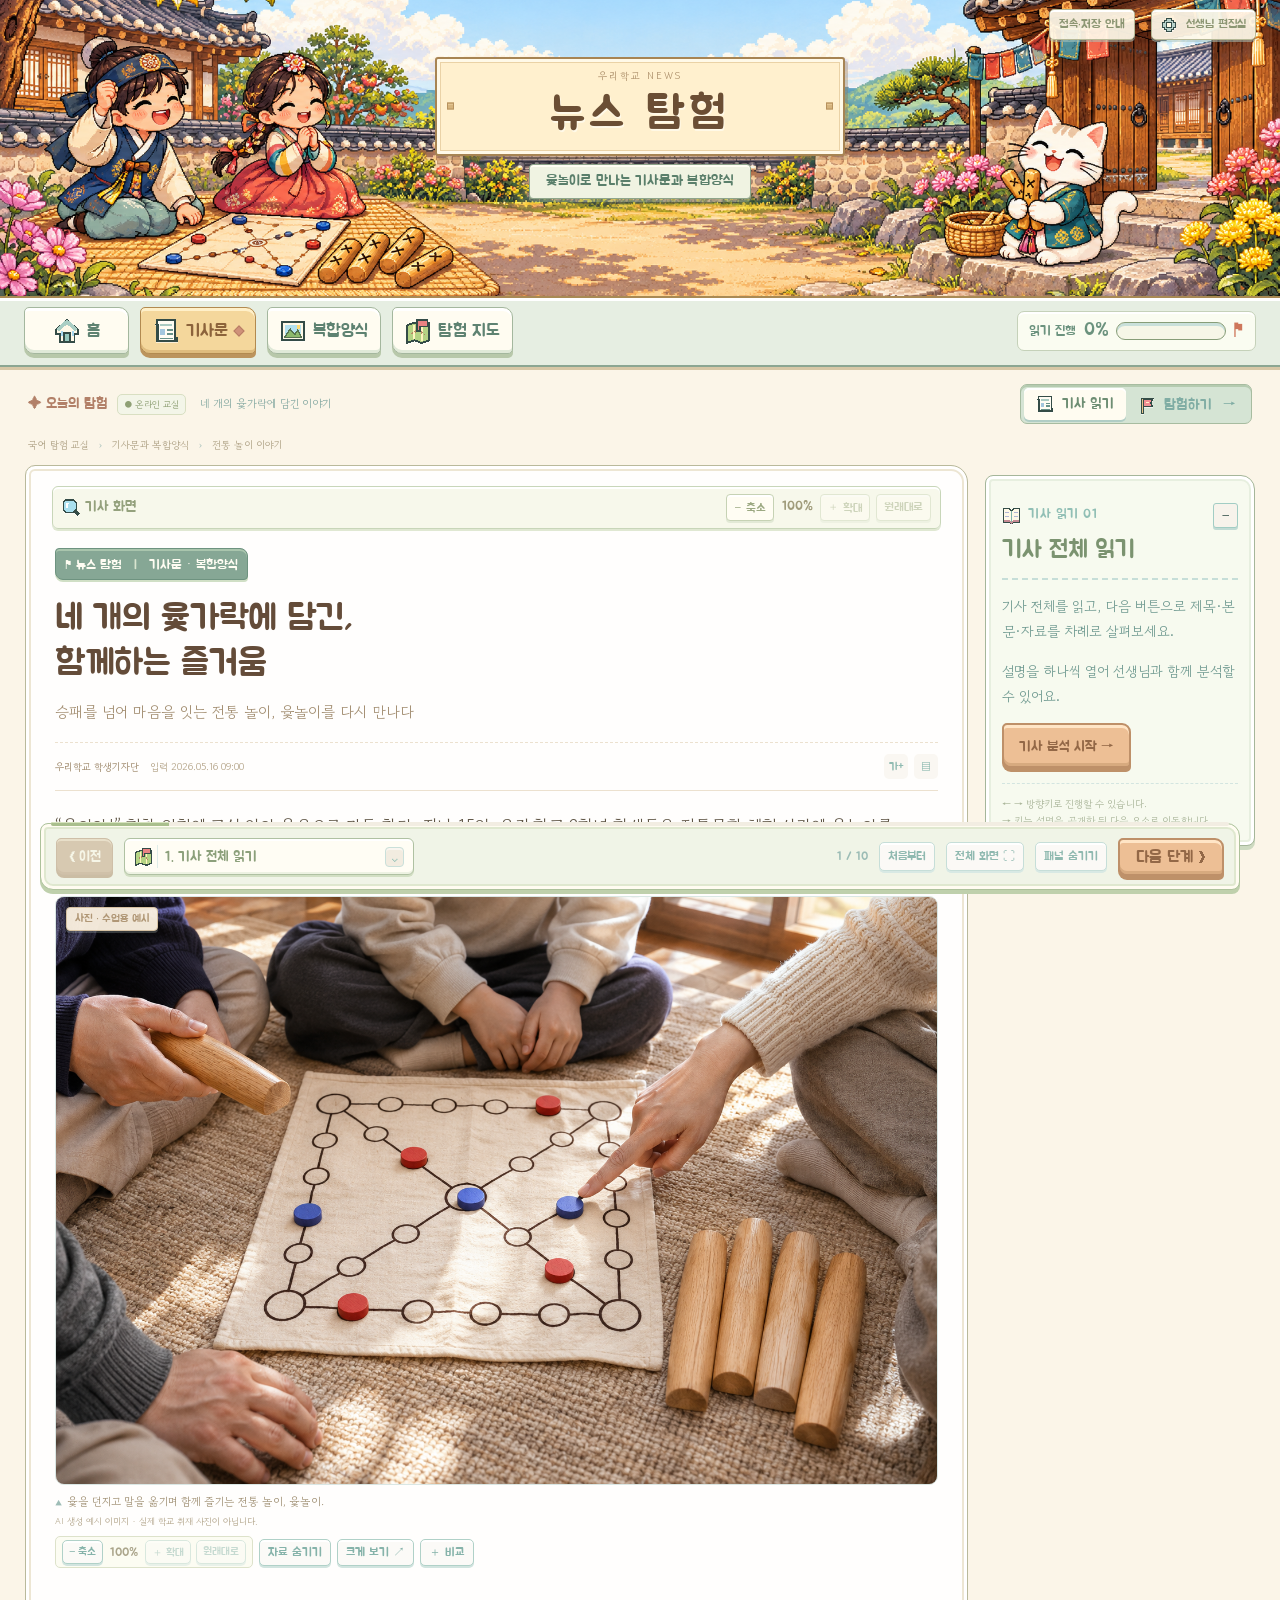
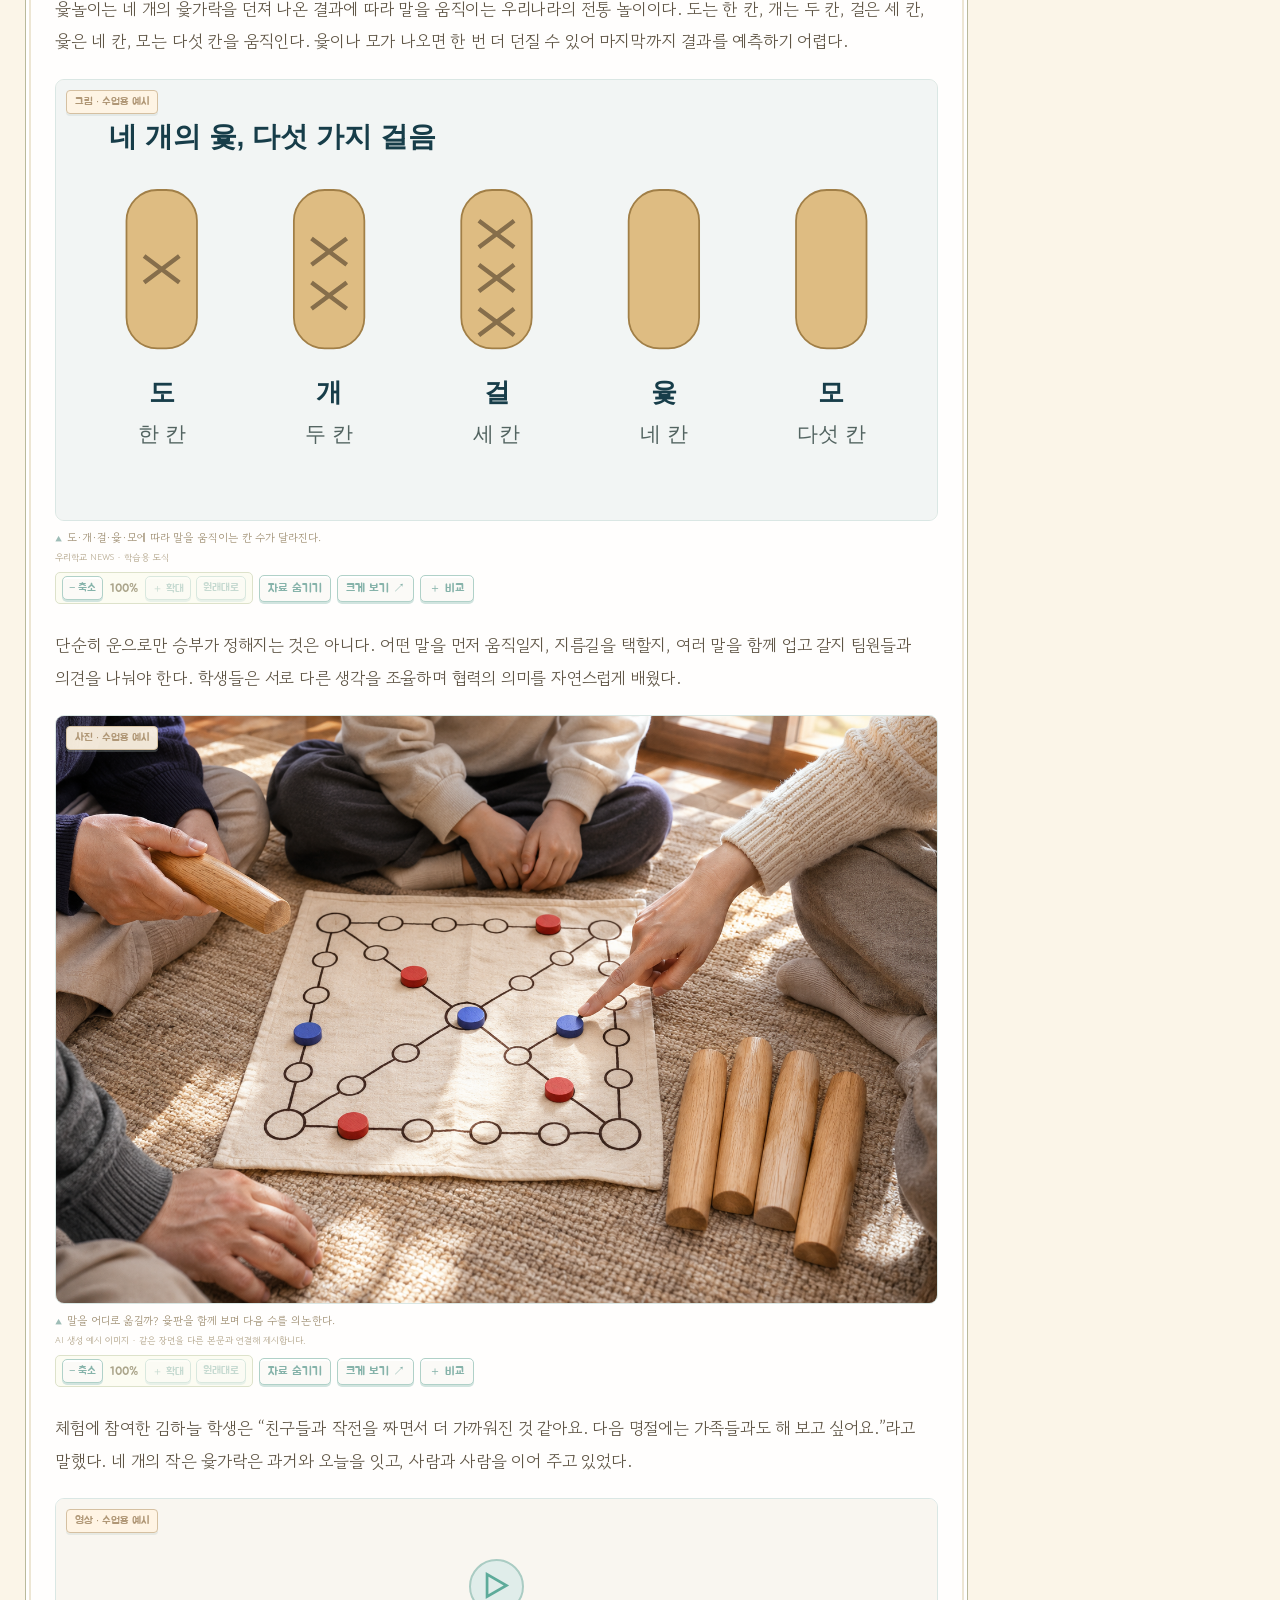
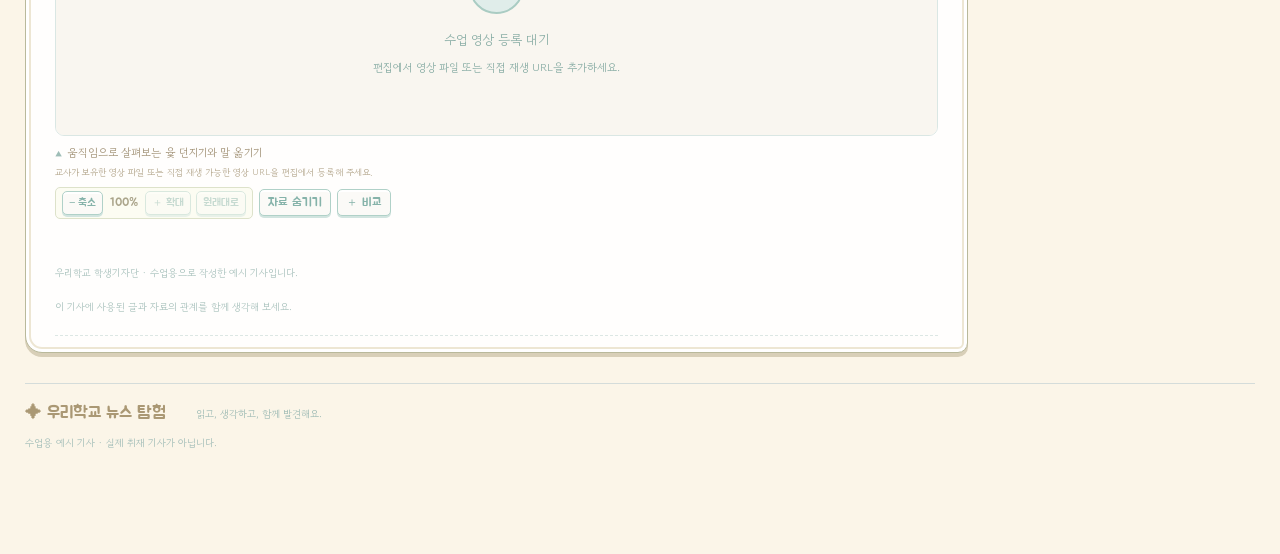
==== school-news.html @ 640b182b "Add persistent article overview scaling and individual media shrink controls" ====
<!doctype html><html lang="ko"><head><meta charset="UTF-8"><meta name="viewport" content="width=device-width, initial-scale=1"><title>뉴스 탐험 · 우리학교 국어 교실</title><style>:root{--ink:#273d39;--blue:#59a796;--line:#e0eae7;--muted:#648e85;--paper:#fffbf1;--accent:#f1bb45;--border:#7aaaa0;--shadow:#ddeae7}*{box-sizing:border-box}body{margin:0;background:#fbf5e9;color:var(--ink);font-family:'Malgun Gothic','Apple SD Gothic Neo',Arial,sans-serif;padding-bottom:102px}button,input,textarea,select{font:inherit}button,.button{cursor:pointer;background:#fffaf4;border:1.5px solid #8eb7ae;color:var(--ink);padding:10px 15px;font-size:13px;border-radius:8px;box-shadow:0 3px 0 #d7e6e2;transition:background .15s,transform .15s}button:hover,.button:hover{background:#f7f4ec;border-color:#5ba092}button:active{transform:translateY(2px);box-shadow:0 1px 0 #cde1db}button:disabled{opacity:.4;cursor:default}button:focus-visible,a:focus-visible,select:focus-visible,input:focus-visible,textarea:focus-visible{outline:3px solid #e8ad31;outline-offset:4px}a{color:inherit;text-decoration:none}.world-header{height:205px;position:relative;overflow:hidden;border-bottom:3px solid #5b754c;background:#b1dbfb}.world-scenery{position:absolute;inset:0;pointer-events:none}.world-scenery img{width:100%;height:100%;object-fit:cover;object-position:center bottom;image-rendering:pixelated}.utility{position:relative;display:flex;justify-content:space-between;align-items:center;max-width:1350px;margin:auto;padding:12px 24px;color:#3c5274;font-size:11px}.quiet{font-size:11px;background:#fffaf4;border-color:#709991;box-shadow:0 3px 0 #8ba9bc66;padding:7px 12px}.masthead{position:relative;max-width:1310px;margin:auto;display:flex;justify-content:space-between;align-items:center;padding:0 24px;height:137px}.world-label{position:relative;align-self:flex-start;background:#fffaed;border:2px solid #435f59;box-shadow:4px 4px 0 #435f5933;padding:12px 15px;transform:rotate(-3deg);font-size:14px;font-weight:bold;line-height:1.55;border-radius:3px}.world-label span{float:left;font-size:30px;margin:4px 12px 4px 0}.world-label b{font-size:12px;color:#618880}.logo{position:absolute;left:50%;top:0;transform:translateX(-50%) rotate(-1deg);min-width:410px;display:flex;flex-direction:column;align-items:center;isolation:isolate}.logo:before{content:'';position:absolute;inset:0 -14px 25px;z-index:-1;background:#fff0cb;border:3px solid #415c56;box-shadow:5px 6px 0 #56797266;clip-path:polygon(2% 0,98% 0,100% 12%,98% 88%,95% 88%,95% 100%,4% 100%,4% 88%,0 88%,0 15%,2% 15%)}.logo small{font-size:10px;letter-spacing:3px;color:#8c6d61;padding-top:8px;font-weight:bold}.logo strong{font-size:48px;letter-spacing:6px;color:#243c37;line-height:1.25;padding:0 15px 8px;text-shadow:2px 2px 0 white;font-weight:900}.logo>span{background:#f8f5ee;border:2px solid #5b867d;padding:6px 24px;font-size:12px;font-weight:bold;box-shadow:0 3px 0 #a4c1bb;border-radius:4px}.hero-note{font-size:13px;line-height:1.7;text-align:right;transform:rotate(3deg);color:#4c5b72;margin:8px 12px 0 auto}.hero-note b{color:#34544d}.navigation-shell{background:#f5f1e9;border-bottom:2px solid #8eb7ae;box-shadow:0 4px 0 #ede2cd;padding:11px 24px}nav{display:flex;gap:12px;max-width:1300px;margin:auto;align-items:center}nav button{min-width:112px;background:#fffafc;border:2px solid #82b4a9;font-size:21px;font-weight:bold;padding:9px 17px;box-shadow:0 4px 0 #b7d5cd}nav button span{font-size:14px;vertical-align:2px;margin-left:5px}nav button.selected{background:#ffdf58;border-color:#7bada2;box-shadow:0 4px 0 #c69936}nav button:hover{background:#ffe891}.journey{display:flex;align-items:center;gap:12px;margin-left:auto;font-size:12px;font-weight:bold;color:#447d71}.journey b{font-size:17px;margin-left:4px}.journey-track{width:150px;height:19px;border:2px solid #5d887f;border-radius:10px;box-shadow:inset 0 2px 3px #b6cbc5;background:#fbf9f6;overflow:hidden}.journey-track i{display:block;width:0;height:100%;background:repeating-linear-gradient(90deg,#8dcc5a 0,#8dcc5a 17px,#75b449 17px,#75b449 20px);border-radius:7px;box-shadow:inset 0 3px 0 #c3ed8c;transition:width .3s}.journey>span:last-child{font-size:24px;color:#ce775b}.modebar{max-width:1300px;margin:24px auto 0;display:flex;justify-content:space-between;align-items:center;padding:0 5px;font-size:12px;gap:12px}.live{color:#518b7f;font-weight:bold;margin-right:14px}.modebar>div:first-child>span:last-child{color:#719a91}.switch{display:flex;gap:8px}.switch button{border:1px solid #b6cdc7;font-size:11px;padding:9px 15px;background:#fffcf7}.switch .active{background:#69a79a;color:white;border-color:#559789;box-shadow:0 3px 0 #4c8478}.switch span{margin-left:15px}main{max-width:1300px;margin:auto}.breadcrumb{font-size:10px;color:#84a8a0;margin:18px 5px}.breadcrumb span{margin:0 10px;color:#a0bcb6}.layout{display:grid;grid-template-columns:minmax(0,1fr) 305px;gap:24px;align-items:start}article{min-width:0;background:#fffefd;border:2px solid #98bfb7;border-radius:16px;box-shadow:inset 0 0 0 5px #f7f4ed,0 5px 0 #dee7e4;padding:32px 36px 20px;position:relative}.section-tag{font-size:11px;font-weight:bold;color:#4a9384;display:inline-block;background:#f6f3eb;border:1px solid #d4e6e1;padding:6px 11px;border-radius:5px;margin-bottom:20px}.section-tag span{color:#9fc1ba!important}h1{font-size:38px;line-height:1.45;letter-spacing:-1.8px;white-space:pre-line;margin:0 0 16px;color:#243934;font-weight:900}h2.subtitle{font-size:16px;font-weight:500;color:#69958c;line-height:1.8;margin:0 0 23px}.byline{display:flex;gap:15px;padding:16px 0;border-top:1px dashed #dbe6e3;border-bottom:1px solid #dee7e5;font-size:10px;color:#8fafa8;margin-bottom:25px}.byline strong{color:#668f87}.byline .tools{margin-left:auto;display:flex;gap:10px}.byline button{border:0;padding:0 3px;color:#78a097;box-shadow:none}.block{scroll-margin-top:30px;position:relative;transition:background .2s,box-shadow .2s}.block p.body{font-size:16px;line-height:2;letter-spacing:-.2px;word-break:keep-all;margin:24px 0;color:#38504b}.article-lead{font-size:18px;line-height:1.9;font-weight:bold;color:#54766f;white-space:pre-line;word-break:keep-all;border-left:4px solid #c1dcd5;padding:9px 0 9px 20px;margin:26px 0 32px;background:#fdfcf9}.article-subheading{font-size:23px;line-height:1.6;font-weight:bold;letter-spacing:-.6px;white-space:pre-line;margin:38px 0 18px;color:#365f57}.article-subheading:before{content:'✦';font-size:18px;color:#d3a343;margin-right:9px}figure{margin:27px 0 31px}.media-wrap{position:relative;background:#f7f4ed;overflow:hidden;border:1px solid #dce7e4;border-radius:10px}.media-wrap img{display:block;width:100%;height:auto;cursor:zoom-in;max-height:none;object-fit:contain;aspect-ratio:auto}.media-label{position:absolute;left:13px;top:13px;background:#fff9eff5;border:1px solid #d9c7bc;padding:5px 10px;font-size:10px;color:#7e665b;border-radius:4px;pointer-events:none}.media-wrap video{width:100%;display:block;max-height:450px}.video-empty{padding:60px 25px;text-align:center;color:#86aba3;background:#f9f6f0;font-size:13px}.video-empty b{width:55px;height:55px;line-height:50px;background:#e0edea;border:2px solid #aaccc3;color:#5dab9a;font-size:30px;display:block;margin:0 auto 16px;border-radius:50%}.video-empty small{font-size:11px}.caption{font-size:11px;color:#6a958c;line-height:1.8;margin-top:9px}.caption:before{content:'▲';font-size:8px;margin-right:5px;color:#9ebdb7}.source{font-size:9px;color:#97b5af;margin-top:4px;line-height:1.7}.media-actions{display:flex;gap:7px;margin-top:9px}.media-actions button{font-size:10px;padding:5px 9px;color:#74a097;border-color:#dae9e5;background:#fdfcfa;box-shadow:none}.hidden-media{padding:65px 20px;text-align:center;font-size:12px;color:#8aaca5;background:repeating-linear-gradient(45deg,#fdfcfb,#fdfcfb 8px,#f8f5ee 8px,#f8f5ee 9px)}.focused{box-shadow:0 0 0 3px #d7a530,0 0 0 7px #fff0b0;background:#fffbed;border-radius:5px}.related{background:#fff1b7;box-shadow:0 0 0 7px #fff1b7;border-radius:2px}.learning .block[data-id]{cursor:pointer}aside{position:sticky;top:22px;min-width:0}.side-card,.lesson-panel{position:relative;border:2px solid #98bfb7;border-radius:15px;background:#fffefd;box-shadow:inset 0 0 0 4px #f6f2ea,0 4px 0 #e0eae7;padding:23px 20px 20px;margin-bottom:23px}.side-card h3{font-size:16px;margin:0 0 17px;letter-spacing:-.4px;color:#366057}.mission-card{background:#fff7df;border-color:#9ab8b1;box-shadow:inset 0 0 0 4px #fffdf5,0 4px 0 #ead8d3}.mission-card h3{display:inline-block;padding:5px 12px;background:#ffe596;border:1px solid #caac6e;box-shadow:2px 2px 0 #eed69c;transform:rotate(-2deg);font-size:17px;margin:-9px 0 13px}.mission-card p{font-size:13px;line-height:1.9;color:#4e6f68;margin:6px 0 16px}.mission-card .mission-label{font-size:9px;letter-spacing:1.5px;font-weight:bold;color:#b08c66;display:block;margin-bottom:10px}.mission-card .start-lesson{width:100%;display:flex;justify-content:space-between;background:#ffe58b;border-color:#c5a24e;color:#624914;box-shadow:0 3px 0 #ddbe67;font-size:12px;font-weight:bold}.checklist{display:flex;flex-direction:column;gap:0}.checklist label{font-size:12px;line-height:1.7;display:flex;align-items:start;gap:9px;padding:11px 0;border-bottom:1px solid #f4efe5;cursor:pointer;color:#587d75}.checklist label:last-child{border-bottom:0}.checklist input{accent-color:#6eb0a2;width:17px;height:17px;flex:0 0 17px;margin:2px 0 0}.checklist label:has(input:checked){color:#8cada6}.checklist label:has(input:checked) span{text-decoration:line-through;text-decoration-color:#c3d8d2}.card-intro{font-size:10px;line-height:1.8;color:#93b2ac;margin:-5px 0 8px}.media-library{display:flex;flex-direction:column;gap:10px}.library-item{display:flex;width:100%;align-items:center;text-align:left;gap:10px;background:#fdfdfc;border:1px solid #d5e7e2;box-shadow:none;padding:8px;border-radius:8px}.library-thumb{width:66px;height:53px;background:#f5f1e8;border-radius:5px;border:1px solid #d1e4df;overflow:hidden;flex-shrink:0;display:flex;align-items:center;justify-content:center;font-size:23px;color:#7eb4a9}.library-thumb img{width:100%;height:100%;object-fit:cover}.library-text{min-width:0}.library-text b{display:block;font-size:11px;color:#579689;margin-bottom:5px}.library-text small{font-size:10px;line-height:1.6;color:#86aaa2;display:block;overflow:hidden;text-overflow:ellipsis;white-space:nowrap;max-width:157px}.library-text em{font-size:9px;font-style:normal;color:#9ac6bd}.side-note{border-top:1px dashed #c8e0d9;padding-top:15px;font-size:10px;line-height:1.9;color:#90b2ab;margin-top:22px}.lesson-panel{background:#fcfbf8;border-color:#86baaf}.lesson-number{font-size:10px;font-weight:bold;letter-spacing:1.5px;color:#7ab0a5}.lesson-panel h3{font-size:21px;line-height:1.5;color:#3b675e;margin:16px 0 20px}.lesson-panel p{font-size:13px;line-height:1.95;color:#668f87}.reveal-item{border:1px solid #dcebe7;background:#fefefe;border-radius:8px;padding:13px;margin-top:13px;animation:appear .2s ease-out}.reveal-item small{font-weight:bold;color:#7fbbaf;font-size:10px}.reveal-item p{margin:8px 0 0}.panel-buttons{display:flex;gap:7px;margin-top:20px;flex-wrap:wrap}.panel-buttons button{font-size:11px}.primary{background:#ffe176;color:#573d1e;border-color:#c7a33e;box-shadow:0 3px 0 #d7b34b;font-weight:bold}.primary:hover{background:#ffeb9d;border-color:#b99535}#learningBar,#readingDock{position:fixed;bottom:14px;left:50%;transform:translateX(-50%);width:calc(100% - 48px);max-width:1260px;background:#faf8f4;border:2px solid #98c5bc;border-radius:13px;box-shadow:inset 0 0 0 4px #fff9fb,0 5px 0 #c7dad5,0 -5px 22px #4f706920;z-index:5;padding:15px 20px;align-items:center;gap:12px;display:flex}#learningBar[hidden]{display:none}#readingDock .dock-tip{font-size:11px;line-height:1.8;color:#84a9a1;margin-right:auto}.dock-tip b{font-size:14px;color:#588f83;margin-right:8px}#readingDock button{font-size:11px}#readingDock .primary{font-size:14px;padding:12px 22px}.learning #readingDock{display:none}#learningBar select{max-width:245px;border:1px solid #cce2dc;border-radius:6px;background:#fefdfc;padding:9px;font-size:11px;color:#5d8980}#learningBar button{font-size:11px}#learningBar [data-action=previous]{background:#edcca8;border-color:#b58c69;color:#6d4e37;box-shadow:0 3px 0 #c9a07c}#learningBar [data-action=next]{font-size:14px;padding:11px 22px}.progress{height:4px;background:#f2ede2;position:absolute;top:-2px;left:10px;right:10px;border-radius:3px;overflow:hidden}.progress i{height:100%;background:#8ac5b9;display:block}.bar-count{color:#9abab3;font-size:10px;margin-left:auto;white-space:nowrap}footer{max-width:1300px;margin:48px auto 0;padding:25px 0 20px;border-top:1px solid #d4dcda;color:#91b1aa;font-weight:bold;font-size:14px}footer span{font-size:11px;font-weight:400;margin-left:25px;color:#9fbbb5}footer small{display:block;font-size:9px;font-weight:400;color:#a4beb9;margin-top:12px}dialog{border:2px solid #90c2b7;border-radius:15px;padding:30px;max-width:95vw;max-height:90vh;color:var(--ink);background:#fffcf9;box-shadow:inset 0 0 0 5px #f5f1e8,0 15px 70px #28474155}dialog::backdrop{background:#2c484288;backdrop-filter:blur(3px)}.close{float:right;border:0;box-shadow:none;background:transparent;font-size:24px;padding:0 7px;color:#8bb8af}#imageDialog img{display:block;max-width:80vw;max-height:72vh;margin-top:25px}#imageDialog p{font-size:13px}#editor{width:900px}.editor-head{display:flex;justify-content:space-between}.editor-head small{letter-spacing:2px;color:#97c1b8;font-size:10px}.editor-head h2{margin:10px 0;color:#4c8176}.muted{font-size:12px;color:#89aba4;line-height:1.8}.editor-tools{display:flex;flex-wrap:wrap;gap:8px;padding:15px 0}.editor-tools button,.editor-tools .button{font-size:11px}.editor-block{border-top:1px dashed #d2e3de;padding:20px 0}.edit-row{display:flex;gap:7px;align-items:center;margin-bottom:13px}.edit-row strong{margin-right:auto;font-size:13px;color:#5a9286}.edit-row button{padding:5px 10px}.editor-block label{display:block;font-size:11px;color:#82a8a0;margin:12px 0 5px}.editor-block textarea,.editor-block input:not([type=checkbox]){display:block;width:100%;padding:10px;border:1px solid #cddfda;border-radius:5px;color:#50716a;line-height:1.7;background:#fff}.editor-block textarea{min-height:70px;resize:vertical}.editor-block .check{display:inline-flex;align-items:center;gap:7px;margin-right:12px}.editor-block summary{font-size:12px;color:#7eb0a5;cursor:pointer}.add-row{display:flex;gap:10px;flex-wrap:wrap;position:sticky;bottom:-30px;background:#fffaf4;border-top:1px solid #cee2dd;padding:18px 0}.add-row select{padding:9px;border:1px solid #c6dfd8;border-radius:5px;max-width:100%;font-size:12px;color:#679a8f}#addPosition{max-width:350px}#editorStatus{font-size:12px;color:#7aaea3}#toast{position:fixed;top:20px;left:50%;transform:translateX(-50%);padding:13px 24px;background:#57897f;color:white;border:2px solid #cce2dc;border-radius:8px;z-index:20;font-size:13px;display:none;box-shadow:0 4px 0 #3a635b55;max-width:90vw}.summary-area{border-top:2px dashed #c6ded8;padding-top:28px;margin-top:30px}.summary-area>h2{font-size:25px;color:#4b766d}.summary-item{border-top:1px solid #dcebe7;padding:22px 0;display:grid;grid-template-columns:125px 1fr;gap:22px}.summary-item img{width:125px;border-radius:6px}.summary-item h4{color:#60988c;font-size:14px;margin:10px 0}.summary-item small{color:#98c1b8;font-size:10px}.summary-item p{font-size:12px;line-height:1.9;margin:7px 0;color:#7ca29a}.concept-table{border-collapse:collapse;width:100%;font-size:12px;margin:25px 0}.concept-table td,.concept-table th{padding:16px;border-bottom:1px solid #d8e9e4;text-align:left;line-height:1.9;color:#7aa29a}.concept-table th{background:#f9f7f2;color:#5e978b}.article-end{font-size:10px;color:#a8c2bc;border-bottom:1px dashed #dce7e4;padding:25px 0;margin-top:25px;line-height:1.9}.compare-list{display:grid;grid-template-columns:1fr 1fr;gap:15px}.compare-list img,.compare-list video{max-width:100%;border-radius:7px}.compare-list p{font-size:12px;line-height:1.8}#mapDialog{width:620px}#mapSteps{display:flex;flex-direction:column;gap:10px;margin-top:22px}#mapSteps button{text-align:left;display:flex;gap:14px;align-items:center;background:#fcfbf8;font-size:13px}#mapSteps button.current{background:#fff0b3;border-color:#d7ae46}#mapSteps button span{font-size:10px;background:#deece8;padding:5px 8px;border-radius:4px;color:#7aada2}#mapSteps button.current span{background:#ebc65b;color:#6e501c}@keyframes appear{from{opacity:0;transform:translateY(4px)}to{opacity:1;transform:translateY(0)}}@media(prefers-reduced-motion:reduce){*{animation:none!important;transition:none!important;scroll-behavior:auto!important}}@media(max-width:1360px){main,.modebar,footer{margin-left:28px;margin-right:28px}nav{gap:9px}nav button{min-width:100px}.journey-track{width:115px}}@media(max-width:1000px){.layout{grid-template-columns:minmax(0,1fr) 260px;gap:18px}article{padding:26px 25px}h1{font-size:32px}.journey-track{width:80px}nav button{padding:8px 12px;min-width:83px}nav button span{font-size:12px}.world-label{font-size:11px;padding:10px}.world-label span{font-size:23px;margin-right:8px}.hero-note{display:none}.logo{min-width:350px}.logo strong{font-size:42px}.logo>span{font-size:10px}.side-card,.lesson-panel{padding:21px 16px}.library-text small{max-width:130px}.journey{gap:7px;font-size:10px}.journey b{font-size:14px}#readingDock .dock-tip{font-size:0}#readingDock .dock-tip b{font-size:12px}#learningBar{gap:8px;padding:14px}#learningBar select{max-width:180px}#learningBar button{padding:9px}#learningBar [data-action=next]{padding:10px 14px}}@media(max-width:760px){body{padding-bottom:120px}.world-header{height:184px}.world-scenery img{min-width:1050px;max-width:none;position:absolute;left:50%;transform:translateX(-50%)}.utility{padding:10px 16px;font-size:9px}.utility>span{max-width:160px;line-height:1.5}.quiet{font-size:10px;padding:7px 9px}.masthead{height:125px;padding:0 20px}.world-label{display:none}.logo{min-width:300px;top:5px}.logo strong{font-size:39px;letter-spacing:4px}.logo small{font-size:9px;padding-top:10px}.logo>span{font-size:10px;padding:6px 16px}.navigation-shell{padding:9px 15px}nav{gap:8px;flex-wrap:wrap}nav button{flex:1;min-width:0;padding:7px 5px;font-size:18px;border-width:1.5px;border-radius:7px}nav button span{font-size:10px;vertical-align:2px;margin-left:2px}.journey{width:100%;justify-content:flex-end;margin-top:5px;gap:10px;font-size:10px}.journey-track{width:calc(100% - 135px);height:13px}.journey>span:last-child{font-size:18px}.journey b{font-size:13px}main,.modebar,footer{margin-left:16px;margin-right:16px}.modebar{margin-top:19px;flex-wrap:wrap;gap:13px}.modebar>div:first-child>span:last-child{font-size:10px}.live{font-size:10px;margin-right:7px}.switch{width:100%}.switch button{flex:1;font-size:11px}.breadcrumb{font-size:9px;line-height:1.8;margin:16px 2px}.breadcrumb span{margin:0 5px}.layout{display:flex;flex-direction:column;gap:24px}article{padding:24px 20px 15px;width:100%;border-radius:12px}.section-tag{font-size:9px;padding:5px 8px;margin-bottom:18px}h1{font-size:31px;letter-spacing:-1.5px}h2.subtitle{font-size:14px}.byline{font-size:9px;gap:10px;flex-wrap:wrap}.block p.body{font-size:15px;line-height:2.05}.article-lead{font-size:16px;padding-left:15px}.article-subheading{font-size:21px}aside{position:static;width:100%}.side-card{margin-bottom:16px}.mission-card p{font-size:13px}.library-text small{max-width:200px}.learning aside{order:-1}.learning .lesson-panel{margin-bottom:0}.learning .layout{padding-bottom:10px}.learning .side-card{display:none}.lesson-panel h3{font-size:19px;margin:12px 0}.lesson-panel p{font-size:12px}.lesson-panel .side-note{display:none}.reveal-item{padding:10px}.reveal-item p{margin:6px 0}.panel-buttons{margin-top:13px}#learningBar,#readingDock{bottom:10px;width:calc(100% - 20px);padding:12px 11px;gap:8px;flex-wrap:wrap;border-radius:10px}#readingDock .dock-tip{display:none}#readingDock button{padding:10px 8px;font-size:10px;flex:1}#readingDock .primary{font-size:11px;padding:10px 8px}#learningBar button{font-size:10px;padding:7px}#learningBar select{max-width:calc(100% - 110px);font-size:10px;padding:7px}#learningBar .bar-count{font-size:9px}#learningBar [data-action=next]{font-size:11px;padding:8px 15px;margin-left:auto}#learningBar [data-action=fullscreen]{display:none}footer{margin-top:25px}footer span{display:block;margin:10px 0;font-size:10px}dialog{padding:22px 18px}.summary-item{grid-template-columns:75px 1fr;gap:13px}.summary-item img{width:75px}.summary-item h4{font-size:12px}.summary-item p{font-size:11px}.concept-table td,.concept-table th{padding:10px;font-size:11px}.add-row{bottom:-22px}#addPosition{width:100%;max-width:100%}.edit-row{gap:4px;flex-wrap:wrap}.edit-row strong{font-size:11px}.edit-row strong small{display:none}.editor-tools{gap:7px}.editor-tools button,.editor-tools .button{font-size:10px;padding:8px}.compare-list{grid-template-columns:1fr}}@media print{body{padding:0;background:white}.world-header,.navigation-shell,.modebar,aside,#learningBar,#readingDock,.media-actions,.breadcrumb,footer,dialog{display:none!important}.layout{display:block}main{max-width:100%;margin:0}article{border:0;box-shadow:none;padding:0}.focused,.related{box-shadow:none;background:none}.block{break-inside:avoid}.learning .layout{padding:0}}
/* Detailed illustrated landscape: keep the characters visible below the title. */
.world-header{height:310px;background:#72b5ed}.world-scenery img{object-fit:cover;object-position:center bottom;image-rendering:auto}.utility{padding-top:14px}.utility>span{background:#fffaf0de;border:1px solid #d7e6ef;border-radius:5px;padding:6px 10px;color:#5e6679}.masthead{height:214px;padding-top:6px}.world-label{margin-top:8px;background:#fff9eaeF}.logo{top:26px;min-width:400px}.logo:before{background:#fff0d4;border-color:#4a6862;box-shadow:5px 6px 0 #48655f66}.logo strong{font-size:49px;letter-spacing:7px}.hero-note{display:none}.logo>span{background:#f8f5ef}.world-header .quiet{background:#fffaf3ee}@media(min-width:1800px){.world-scenery img{object-position:center 85%}.world-header{height:360px}}@media(max-width:1000px){.world-header{height:260px}.world-scenery img{min-width:1000px;position:absolute;left:50%;transform:translateX(-50%)}.logo{min-width:340px;top:20px}.logo strong{font-size:43px}.world-label{font-size:10px;padding:9px}.world-label b{font-size:10px}}@media(max-width:760px){.world-header{height:246px}.world-scenery img{width:735px;min-width:735px;height:246px;object-fit:cover;left:50%;transform:translateX(-50%);object-position:center bottom}.masthead{height:178px}.logo{top:9px;min-width:265px}.logo strong{font-size:36px;letter-spacing:4px}.logo>span{font-size:9px;padding:5px 10px}.logo small{font-size:8px}.utility>span{font-size:8px;max-width:155px;padding:5px 7px}.utility{padding-top:10px}.world-header .quiet{font-size:9px;padding:7px}.world-header .logo:before{inset:0 -6px 23px}}
/* Complete adventure UI: illustrated controls, inset surfaces and custom menus. */
.icon-sprite{position:absolute;width:0;height:0;overflow:hidden;pointer-events:none}.ui-icon{width:26px;height:26px;display:inline-block;vertical-align:middle;flex-shrink:0;shape-rendering:crispEdges;filter:drop-shadow(0 1px 0 #fff9);pointer-events:none}button,.button{font-weight:700;border:2px solid #598a80;border-radius:4px 9px 4px 9px;background:#fdfcfa;color:#33504a;box-shadow:inset 0 3px 0 #fff,inset 0 -3px 0 #ddebe7,0 4px 0 #abc9c1;min-height:38px}button:hover,.button:hover{background:#f8f5ee;box-shadow:inset 0 3px 0 #fff,inset 0 -3px 0 #cce1dc,0 4px 0 #8dbdb3}button:active{transform:translateY(3px);box-shadow:inset 0 2px 0 #deece8,0 1px 0 #abc9c1}button:disabled{opacity:.45}button .ui-icon{width:22px;height:22px;margin-right:6px}.primary,#readingDock .primary{background:#ffda50;border-color:#896530;color:#3d2c31;box-shadow:inset 0 4px 0 #fff4b1,inset 0 -4px 0 #e7b533,0 5px 0 #ba893c}.primary:hover,#readingDock .primary:hover{background:#ffe578;box-shadow:inset 0 4px 0 #fff9ce,inset 0 -4px 0 #ebbd46,0 5px 0 #aa7933}.chunky-arrow{font-size:20px;line-height:1;margin-left:10px}.navigation-shell{padding:12px 24px 15px;background:#f7f3eb;border-bottom:3px solid #6ca69a;box-shadow:inset 0 4px 0 #fff8,0 4px 0 #cae0da}nav{gap:15px}nav button{display:flex;align-items:center;justify-content:center;gap:9px;min-height:58px;min-width:130px;padding:10px 19px;border-width:2px;border-color:#5a8d82;font-size:17px;box-shadow:inset 0 4px 0 white,inset 0 -4px 0 #daeae6,0 5px 0 #9ec6bd;border-radius:6px 12px 6px 12px}nav button .ui-icon{width:29px;height:29px;margin:0}nav button span{font-size:15px;vertical-align:initial;margin:0}nav button.selected{background:#ffdf4f;border-color:#85612d;color:#2c4741;box-shadow:inset 0 4px 0 #fff8ba,inset 0 -4px 0 #e6b52e,0 5px 0 #b78943}nav button.selected:after{content:'';width:8px;height:8px;background:#fff7b2;border:1px solid #b78a3d;transform:rotate(45deg);margin-left:2px}.journey{background:#fdfcfb;border:2px solid #bbd8d0;border-radius:7px;padding:9px 13px;box-shadow:inset 0 2px 0 white;font-size:11px}.journey-track{border-color:#558279;box-shadow:inset 0 3px 0 #c9e0da;width:140px;height:21px}.journey-track i{background:repeating-linear-gradient(90deg,#8ece4e 0,#8ece4e 17px,#69a43b 17px,#69a43b 20px);border-top:3px solid #cef289;border-bottom:3px solid #66a03c;box-shadow:none}.modebar{align-items:center}.switch{gap:0;padding:4px;background:#cce2dc;border:2px solid #8db8af;border-radius:8px;box-shadow:inset 0 2px 0 #a9c8c0}.switch button{border:0;border-radius:5px;background:transparent;box-shadow:none;min-height:37px;padding:7px 15px;font-size:12px;color:#6e988f}.switch .active{background:#fff8ed;color:#46776d;box-shadow:inset 0 2px 0 #fff,0 3px 0 #8dbcb2;border:0}.switch button .ui-icon{width:21px;height:21px}.world-header .quiet{display:flex;gap:3px;align-items:center;min-height:36px;border:2px solid #5e8a81;box-shadow:inset 0 2px 0 #fff,0 3px 0 #709b9266;border-radius:5px}.world-header .quiet .ui-icon{width:18px;height:18px}.section-tag{border:2px solid #69a296;background:#6aaa9d;box-shadow:inset 0 2px 0 #95d2c5,0 3px 0 #d6e7e3;color:#fdfcfb;border-radius:2px 7px 2px 7px;padding:6px 11px;font-size:11px;text-shadow:0 1px 0 #4a766d}.section-tag span{color:#d6e8e3!important}article{border:2px solid #7db4a8;box-shadow:inset 0 0 0 4px white,inset 0 0 0 6px #dfece9,0 5px 0 #cce1dc;border-radius:8px 17px 8px 17px}.side-card,.lesson-panel{border:2px solid #6aa498;border-radius:7px 15px 7px 15px;padding:33px 19px 20px;margin-top:12px;margin-bottom:29px;box-shadow:inset 0 0 0 4px #fff,inset 0 0 0 6px #dbeae6,0 5px 0 #c7ded8}.side-card h3{display:flex;align-items:center;gap:8px;position:relative;margin:-46px -6px 21px -5px;padding:6px 12px;background:#f8f4ed;border:2px solid #61958a;box-shadow:inset 0 3px 0 #fff,0 3px 0 #cae0da;border-radius:2px 8px 2px 5px;width:fit-content;max-width:calc(100% + 10px);font-size:15px;color:#334b46;min-height:43px}.side-card h3:after{content:'';position:absolute;left:6px;bottom:-7px;width:8px;height:5px;background:#7fb2a7;clip-path:polygon(0 0,100% 0,100% 100%)}.side-card h3 .ui-icon{width:27px;height:27px}.mission-card{background:#fff8e5;border-color:#ad8266;box-shadow:inset 0 0 0 4px #fffdf6,inset 0 0 0 6px #f1dcc0,0 5px 0 #e4c9b8;padding-top:21px;margin-top:12px}.mission-card .mission-label{display:none}.mission-card h3{background:#ffe5a0;border-color:#a57e46;transform:rotate(-2deg);box-shadow:inset 0 3px 0 #fff4cb,0 3px 0 #e2be77;margin-top:-36px;font-size:18px;min-height:45px}.mission-card p{font-size:14px;color:#46625c;line-height:1.9}.mission-card .start-lesson{background:#ffdf72;border:2px solid #bb9149;box-shadow:inset 0 3px 0 #fff4b7,inset 0 -3px 0 #efc65e,0 4px 0 #dcc090;border-radius:4px 8px 4px 8px;min-height:43px;color:#63441f}.checklist{padding-top:0}.checklist label{font-size:12px;color:#435f59;border-bottom:1px solid #d1e4df;padding:11px 0;gap:11px}.checklist input,.editor-block .check input{appearance:none;-webkit-appearance:none;position:relative;width:22px;height:22px;flex:0 0 22px;margin:0;background:#fffdf4;border:2px solid #5e847c;border-radius:3px;box-shadow:inset 0 2px 0 #e1ece9,0 2px 0 #dce9e6;cursor:pointer}.checklist input:checked,.editor-block .check input:checked{background:#a6d38a;border-color:#5c7d50;box-shadow:inset 0 2px 0 #d0ecbc,0 2px 0 #d4e0c9}.checklist input:checked:after,.editor-block .check input:checked:after{content:'✓';position:absolute;top:-5px;left:1px;color:#365b32;font-size:24px;font-weight:900;line-height:24px}.checklist label:has(input:checked){color:#7e9172}.checklist label:has(input:checked) span{text-decoration-color:#b9c7a9}.card-intro{font-size:10px;margin-top:-8px;color:#8bada6}.library-item{background:#fffcf4;border:2px solid #b2d3ca;border-radius:5px 10px 5px 10px;box-shadow:inset 0 2px 0 white,0 3px 0 #d5e7e2;padding:8px;min-height:91px;align-items:flex-start;position:relative}.library-thumb{width:77px;height:68px;border:2px solid #8fc1b6;border-radius:4px;background:#e2eeeb;box-shadow:inset 0 0 0 2px #fff6}.library-text{flex:1;padding:2px 0}.library-text b{font-size:13px;font-weight:800;color:#4e9b8b}.library-text small{max-width:147px;white-space:normal;display:-webkit-box;-webkit-line-clamp:2;-webkit-box-orient:vertical;font-size:10px;line-height:1.6;color:#638b83;margin-bottom:21px}.library-text em{position:absolute;right:9px;bottom:6px;background:#83c8ba;border:1px solid #66b0a0;box-shadow:inset 0 2px 0 #b6d5cd,0 2px 0 #c3ddd6;color:white;border-radius:8px;padding:1px 9px;font-size:10px;display:flex;align-items:center;gap:4px;font-weight:bold}.library-text em .ui-icon{width:12px;height:12px;filter:brightness(1.5)}.media-actions button{border:1.5px solid #8abab0;border-radius:4px;background:#faf8f3;color:#58897f;box-shadow:inset 0 2px 0 #fff,0 2px 0 #c3ddd6;min-height:29px;padding:4px 9px}.media-label{border:1px solid #a4cac2;background:#fff8e9eF;color:#557871;border-radius:3px;box-shadow:0 2px 0 #b3c3bf44;font-weight:bold}.lesson-panel{background:#fcfaf7}.lesson-number{display:flex;align-items:center;gap:7px;font-size:11px;color:#6fab9f;margin-bottom:8px}.lesson-number .ui-icon{width:19px;height:19px}.lesson-number button{margin-left:auto;min-width:25px;min-height:25px;border:1px solid #a2cdc4!important;background:#f7f3eb!important;box-shadow:0 2px 0 #c1dbd4!important;border-radius:3px!important}.lesson-panel .lesson-title{font-size:22px;margin:8px 0 16px;padding-bottom:15px;border-bottom:2px dashed #c6ded8;color:#3b6a60}.lesson-phases{display:grid;grid-template-columns:1fr 1fr;gap:7px;margin:0 0 17px}.lesson-phases button{min-height:31px;font-size:9px;padding:4px 6px;display:flex;gap:5px;align-items:center;text-align:left;border:1px solid #b8d6ce;box-shadow:0 2px 0 #d3e6e1;border-radius:3px;background:#f6f2e9;color:#8ab0a8}.lesson-phases button span{width:15px;height:15px;font-size:9px;flex:0 0 15px;display:grid;place-items:center;background:#d2e5e0;color:#88aca4;border-radius:2px}.lesson-phases button.revealed{background:#fff3c9;border-color:#d9b455;color:#896234;box-shadow:inset 0 2px 0 #fff8e3,0 2px 0 #e8cd91}.lesson-phases button.revealed span{background:#e9c468;color:#6d4d22}.reveal-item{background:#fffef9;border:2px solid #bed9d2;border-radius:4px 10px 4px 10px;box-shadow:inset 0 2px 0 #fff,0 3px 0 #ddece8;padding:13px}.reveal-item small{display:flex;align-items:center;gap:7px;color:#67a397;font-size:11px}.reveal-item .ui-icon{width:20px;height:20px}.reveal-item p{font-size:13px;color:#51746d}.panel-buttons .primary{width:100%;min-height:42px;font-size:12px}.panel-buttons button:not(.primary){width:100%;min-height:32px;font-size:10px;background:#f9f7f1;color:#7daaa1;border:1px solid #bbd7cf;box-shadow:0 2px 0 #d1e5df}.side-note{font-size:10px;color:#8eb3ab}.native-select{position:absolute!important;opacity:0!important;pointer-events:none!important;width:1px!important;height:1px!important;padding:0!important;margin:0!important;overflow:hidden!important}.pixel-select{position:relative;min-width:0;flex:1;isolation:isolate}.select-trigger{display:flex;align-items:center;width:100%;min-height:43px;text-align:left;gap:9px;background:#fffaf1;border:2px solid #77aa9f;border-radius:4px;box-shadow:inset 0 3px 0 #fff,inset 0 -3px 0 #f4f0e6,0 3px 0 #b5d0c9;color:#47786e;padding:7px 10px;font-size:12px;font-weight:bold}.select-emblem{width:26px;height:27px;border-right:1px solid #d1e4df;padding-right:7px;display:flex;align-items:center;flex-shrink:0}.select-emblem .ui-icon{width:20px;height:20px;margin:0}.select-value{flex:1;overflow:hidden;white-space:nowrap;text-overflow:ellipsis}.select-chevron{background:#dbebe6;border:1px solid #b0d0c7;box-shadow:inset 0 2px 0 #f9f6f0;border-radius:3px;display:grid;place-items:center;width:21px;height:22px;font-size:19px;line-height:1;flex-shrink:0;color:#69a195}.select-trigger[aria-expanded=true]{border-color:#57897f;background:#fff4ce;box-shadow:inset 0 3px 0 #fff9e9,0 3px 0 #ccb177}.select-trigger[aria-expanded=true] .select-chevron{transform:rotate(180deg);background:#f6d98b;border-color:#d2ad59}.select-menu{position:absolute;left:0;right:0;top:calc(100% + 8px);padding:5px;border:2px solid #6ca69a;border-radius:5px;background:#fffaf2;box-shadow:inset 0 0 0 2px #f2ede2,3px 5px 0 #9ec7be88;z-index:40;max-height:260px;overflow-y:auto;overscroll-behavior:contain;scrollbar-color:#aacbc2 #f7f4ec;scrollbar-width:thin;min-width:190px}.select-menu[hidden]{display:none}.select-menu button{display:flex;align-items:center;gap:8px;width:100%;text-align:left;border:1px solid transparent;border-radius:3px;box-shadow:none;background:transparent;font-size:11px;color:#608d84;min-height:37px;padding:7px 9px;line-height:1.7}.select-menu button:hover,.select-menu button:focus-visible{background:#f7f4ed;border-color:#c4ddd6;outline:0;transform:none}.select-menu button[aria-selected=true]{background:#fff0b7;border-color:#e1c066;color:#77552a}.option-check{width:17px;height:17px;display:grid;place-items:center;border:1px solid #bedad2;border-radius:2px;background:#fffafc;flex-shrink:0;color:#967246;font-size:12px}.select-menu [aria-selected=true] .option-check{background:#ffdf6c;border-color:#bd9545}.pixel-select:has(.select-menu:not([hidden])){z-index:55}#learningBar .pixel-select{min-width:160px;max-width:290px}#learningBar .select-menu{top:auto;bottom:calc(100% + 9px);max-height:340px}#learningBar .select-trigger{font-size:11px;min-height:44px}#readingDock,#learningBar{border:2px solid #71ab9f;background:#f7f3eb;box-shadow:inset 0 0 0 4px #fdfcfb,inset 0 0 0 6px #d1e5df,0 5px 0 #9ec7be;min-height:81px;border-radius:7px 14px 7px 14px;padding:15px 18px;gap:13px}#readingDock .dock-tip{display:flex;align-items:center;gap:8px;border-right:2px dashed #bad7cf;padding:0 23px 0 3px;font-size:0}#readingDock .dock-tip .ui-icon{width:32px;height:32px}#readingDock .dock-tip b{font-size:18px;color:#478376;margin:0}#readingDock button{font-size:12px;min-height:45px;padding:8px 15px;display:flex;align-items:center;justify-content:center}#readingDock button .ui-icon{width:26px;height:26px}#readingDock .primary{font-size:16px;margin-left:auto;min-width:155px;min-height:50px;border-radius:4px 12px 4px 12px}#learningBar [data-action=previous]{border:2px solid #8d634a;background:#c99268;box-shadow:inset 0 3px 0 #ecc49e,inset 0 -3px 0 #a76f4b,0 4px 0 #926445;color:#fff8e7;min-height:45px;font-size:12px;text-shadow:0 1px 0 #8f5d3f;padding:9px 13px}#learningBar [data-action=next]{font-size:14px;min-height:46px;padding:10px 20px}#learningBar [data-action=restart],#learningBar [data-action=fullscreen],#learningBar [data-action=panel]{min-height:34px;font-size:10px;padding:7px 9px;background:#fbf9f6;border:1px solid #9bcec3;box-shadow:inset 0 2px 0 white,0 3px 0 #c7dfd8}.bar-count{color:#76a097;font-weight:bold;font-size:10px}.progress{top:-2px;height:5px}.progress i{background:#7ab8ab;border-top:1px solid #bed9d2}.close{border:2px solid #8abcb2;box-shadow:inset 0 2px 0 #fff7,0 3px 0 #d1e5df;background:#f5f1e8;min-width:31px;min-height:31px;border-radius:3px;font-size:22px;padding:0 5px;line-height:1;color:#74afa3}.close:hover{background:#dae9e5}.editor-head .close{margin-left:auto;align-self:start}.editor-head{gap:15px;align-items:center;padding:9px 0 21px;border-bottom:2px dashed #c3dcd5}.editor-title-icon{display:grid;place-items:center;width:57px;height:57px;flex:0 0 57px;background:#ffe6a6;border:2px solid #b4965b;box-shadow:inset 0 3px 0 #fff6db,0 4px 0 #e2c88f;border-radius:5px;transform:rotate(-4deg)}.editor-title-icon .ui-icon{width:35px;height:35px}#editor{width:980px;background:#fff8ef;border:3px solid #66998e;border-radius:6px 14px 6px 14px;box-shadow:inset 0 0 0 4px white,inset 0 0 0 6px #d3e6e1,8px 10px 0 #385e5655;padding:29px}.editor-head h2{font-size:24px;color:#47796e}.editor-head small{font-size:9px;color:#8fbeb4;letter-spacing:2px}.editor-tools{background:#f5f1e9;border:1px solid #bfdad3;box-shadow:inset 0 2px 0 #fffc;border-radius:5px;padding:12px;margin:15px 0 23px;gap:10px}.editor-tools button,.editor-tools .button{min-height:35px;font-size:10px;display:inline-flex;align-items:center;justify-content:center;padding:7px 10px}.editor-tools #resetButton{margin-left:auto;background:#fcfaf7;color:#89b0a8}.editor-tools .ui-icon{width:19px;height:19px}#editorBlocks{display:grid;gap:20px}.editor-block{background:#fffdfb;border:2px solid #aacec4;border-radius:5px 11px 5px 11px;box-shadow:inset 0 0 0 3px #fbfaf7,0 4px 0 #d9e9e5;padding:18px}.edit-row{padding-bottom:13px;margin-bottom:15px;border-bottom:2px dashed #e2eeeb;gap:9px}.block-number{font-weight:900;color:#79ada2;border:1px solid #b2d1c9;background:#f6f2ea;box-shadow:inset 0 2px 0 white;display:grid;place-items:center;width:28px;height:29px;border-radius:3px;font-size:11px;flex-shrink:0}.edit-row strong{display:flex;align-items:center;gap:9px;font-size:14px;color:#56867c}.edit-row strong .ui-icon{width:24px;height:24px}.edit-row button{min-width:28px;min-height:28px;padding:2px 8px;font-size:12px;box-shadow:inset 0 2px 0 white,0 2px 0 #c7dfd8;border-width:1px;border-radius:3px}.edit-row button[data-delete]{border-color:#d7b4b8;color:#b1828e;background:#fff5f5;box-shadow:0 2px 0 #eddbdf;font-size:10px}.editor-field{margin:13px 0}.editor-block label{font-size:11px;font-weight:bold;color:#79aaa0;margin:8px 0}.editor-block textarea,.editor-block input:not([type=checkbox]){border:2px solid #bfdad3;border-radius:4px;background:#fffdf8;box-shadow:inset 2px 3px 0 #f6f2ea;min-height:67px;font-size:13px;padding:11px;color:#4c7169;line-height:1.8}.editor-block textarea:focus{outline:0;border-color:#80b5aa;background:#fffaf0;box-shadow:inset 2px 3px 0 #f4eadf,0 0 0 3px #e1edea}.editor-block textarea::placeholder{font-size:11px;color:#9cbbb4}.editor-block input[type=file]{padding:8px;font-size:10px;min-height:43px;border:2px dashed #c4ddd6;background:#fcfaf7;box-shadow:none;color:#86b0a7}.editor-block input[type=file]::file-selector-button{border:1px solid #8dbfb5;background:#e0edea;color:#67938a;border-radius:3px;padding:7px 10px;margin-right:10px;font-weight:bold;cursor:pointer}.lesson-settings{border:1px solid #cee3dd;border-radius:4px;background:#fdfcf9;margin-top:17px;overflow:hidden}.lesson-settings summary{display:flex;align-items:center;gap:8px;list-style:none;font-weight:bold;font-size:11px;color:#6aa599;padding:12px;background:#f6f2e9;box-shadow:inset 0 2px 0 #fff8;cursor:pointer}.lesson-settings summary::-webkit-details-marker{display:none}.lesson-settings summary .ui-icon{width:22px;height:22px}.lesson-settings summary span{margin-left:auto;font-size:9px;color:#97c5bb}.lesson-settings[open] summary{border-bottom:1px solid #c6ded8}.lesson-settings>.editor-field,.lesson-settings>label,.lesson-settings>.check{margin-left:14px;margin-right:14px}.lesson-settings>label{margin-top:15px}.editor-block .check{display:inline-flex;align-items:center;font-weight:400;font-size:11px;line-height:1.7;gap:7px;max-width:calc(100% - 28px);margin-bottom:15px}.editor-block .check input{width:18px;height:18px;flex-basis:18px}.editor-block .check input:checked:after{font-size:20px;top:-6px;left:0}.add-row{border:2px solid #8bbcb2;border-radius:5px;background:#f6f3eb;box-shadow:inset 0 0 0 3px #fefdfc,0 -4px 15px #a7c8c122;padding:14px;margin-top:23px;bottom:-27px;display:flex;align-items:end;gap:12px;flex-wrap:wrap;z-index:60}.add-heading{width:100%;display:flex;align-items:center;gap:9px;padding-bottom:12px;border-bottom:1px dashed #b7d5cd}.add-heading>.ui-icon{width:26px;height:26px}.add-heading b{font-size:13px;color:#63998e}.add-heading small{font-size:10px;color:#93bbb2;display:inline-block;margin-left:12px}.add-field{flex:1;min-width:140px;position:relative}.add-field label{display:block;font-size:10px;color:#7daba1;margin:0 0 7px;font-weight:bold}.add-field.position-field{flex:1.5}.add-field .pixel-select{width:100%}.add-field .select-trigger{font-size:11px;min-height:43px}.add-field .select-menu{top:auto;bottom:calc(100% + 8px)}#addButton{min-height:43px;background:#ffe08a;border:2px solid #ba934f;box-shadow:inset 0 3px 0 #fff3c6,inset 0 -3px 0 #efc76a,0 3px 0 #d9b276;color:#75512a;min-width:120px}#editorStatus{font-size:10px;background:#f5efdf;border:1px solid #e4d5b5;border-radius:4px;color:#9c8a62;padding:8px 12px;min-height:30px}#mapDialog{background:#fff7e5;border:3px solid #98764d;box-shadow:inset 0 0 0 5px #fffdf6,inset 0 0 0 7px #e7d3ad,7px 8px 0 #435e5855;border-radius:5px}#mapDialog h2{font-size:26px;color:#795840;margin-top:3px}#mapSteps{padding:8px 0 8px 7px;position:relative;gap:13px}#mapSteps:before{content:'';position:absolute;top:20px;bottom:20px;left:34px;border-left:3px dashed #d6b67c}#mapSteps button{position:relative;min-height:57px;gap:15px;border:2px solid #d5bc96;background:#fffaf0;box-shadow:inset 0 3px 0 #fff,0 3px 0 #e5d2b4;border-radius:4px;color:#a18a6b;padding:8px 13px;font-size:12px}#mapSteps button span{display:grid;place-items:center;width:28px;height:28px;flex:0 0 28px;background:#e7d6bb;border:1px solid #c5ab83;border-radius:3px;color:#a38967;padding:0;font-weight:bold}#mapSteps button.current{background:#ffe99d;border-color:#b38b42;color:#7f5c28;box-shadow:inset 0 3px 0 #fff5cd,0 4px 0 #dec080}#mapSteps button.current span{background:#e9bd51;color:#6c4a1c;border-color:#b58a31}.concept-table{border:2px solid #abcfc5;border-radius:4px;overflow:hidden}.concept-table th{background:#e1eeea;color:#57897f}.concept-table td{background:#fffcf4;color:#6f9990}.summary-item{border-top:2px dashed #d1e4df}.focused{box-shadow:0 0 0 3px #f3ca54,0 0 0 6px #fff1ae;border-radius:3px}dialog{border-radius:5px 12px 5px 12px}#toast{border-radius:4px;border:2px solid #dcebe7;background:#5c9b8e;box-shadow:inset 0 3px 0 #89c1b5,0 4px 0 #3c6e64;font-weight:bold;font-size:12px}
@media(max-width:1250px){nav{gap:10px}nav button{min-width:112px;padding:9px 14px}.journey-track{width:100px}.journey{gap:7px;padding:8px 10px}.journey>span:last-child{display:none}#learningBar{gap:9px}#learningBar .pixel-select{max-width:230px}#readingDock .dock-tip{padding-right:16px}#readingDock .dock-tip b{font-size:16px}#readingDock button{font-size:11px;padding:9px 12px}}
@media(max-width:1000px){nav button{min-width:90px;padding:8px 10px;min-height:51px;gap:6px}nav button .ui-icon{width:25px;height:25px}nav button span{font-size:12px}.journey{border:0;background:none;padding:0;box-shadow:none}.journey-track{width:75px}nav button.selected:after{display:none}.library-thumb{width:62px}.library-text small{max-width:130px}.side-card h3{font-size:13px}.mission-card h3{font-size:16px}#readingDock .dock-tip{display:none}#readingDock button{flex:1}#readingDock .primary{min-width:130px;font-size:13px}#learningBar [data-action=fullscreen]{display:none}#learningBar .pixel-select{max-width:260px}#learningBar [data-action=next]{font-size:12px;padding:10px 12px}.add-heading small{font-size:9px}}
@media(max-width:760px){.navigation-shell{padding:10px 12px 13px}nav{gap:8px}nav button{min-width:0;padding:8px 3px;min-height:47px;gap:4px;border-radius:3px 7px 3px 7px}nav button .ui-icon{width:23px;height:23px}nav button span{font-size:10px}.journey{padding:10px 4px 0;gap:8px}.journey-track{width:calc(100% - 125px);height:17px}.journey>span:last-child{display:inline}.switch{padding:3px}.switch button{font-size:10px;padding:7px 9px;display:flex;align-items:center;justify-content:center;gap:4px;min-height:38px}.switch button .ui-icon{width:20px;height:20px;margin:0}.switch span{margin-left:5px}.section-tag{font-size:9px;padding:5px 8px}.world-header .quiet{font-size:9px;padding:5px 7px;min-height:32px;gap:2px}.world-header .quiet .ui-icon{width:16px;height:16px;margin:0}.side-card,.lesson-panel{margin-top:16px;margin-bottom:28px;padding-left:18px;padding-right:18px}.side-card h3{font-size:15px}.mission-card h3{font-size:17px}.library-thumb{width:80px;height:68px}.library-text small{max-width:205px}.library-text b{font-size:13px}.learning .lesson-panel{margin-top:12px;padding-top:17px}.lesson-panel .lesson-title{font-size:19px;padding-bottom:10px;margin-bottom:12px}.lesson-phases{display:flex;gap:5px;flex-wrap:wrap}.lesson-phases button{flex:1;min-width:110px;font-size:9px;min-height:29px}.reveal-item small{font-size:10px}.reveal-item p{font-size:12px}#readingDock,#learningBar{padding:12px 10px;gap:9px;min-height:74px;bottom:9px;border-radius:4px 10px 4px 10px}#readingDock button{font-size:9px;padding:7px 6px;min-height:39px;gap:3px;flex:1}#readingDock button .ui-icon{width:19px;height:19px;margin:0}#readingDock .primary{font-size:11px;min-width:95px;min-height:41px}.chunky-arrow{font-size:14px;margin-left:2px}#learningBar [data-action=previous]{font-size:10px;padding:7px 8px;min-height:36px}#learningBar .pixel-select{max-width:calc(100% - 130px);min-width:0;flex:1}#learningBar .select-trigger{min-height:36px;font-size:10px;padding:5px 7px;gap:6px}.select-emblem{width:22px;padding-right:5px}.select-emblem .ui-icon{width:17px;height:17px}.select-chevron{width:18px;height:20px;font-size:17px}.select-menu button{font-size:11px;min-height:39px}#learningBar .select-menu{left:auto;right:0;min-width:230px;max-height:290px}#learningBar [data-action=restart],#learningBar [data-action=panel]{font-size:9px;padding:5px 9px;min-height:29px}#learningBar [data-action=next]{font-size:11px;padding:7px 13px;min-height:34px}#learningBar .bar-count{font-size:9px;width:32px;text-align:center}#editor{padding:21px 16px;max-width:calc(100vw - 18px)}.editor-head{gap:10px;padding-bottom:17px}.editor-head h2{font-size:19px;line-height:1.5;margin:7px 0}.editor-head small{font-size:8px;letter-spacing:1px}.editor-title-icon{width:43px;height:43px;flex-basis:43px}.editor-title-icon .ui-icon{width:27px;height:27px}.editor-head .close{min-width:26px;min-height:26px;font-size:19px}.editor-tools{padding:10px;gap:8px}.editor-tools button,.editor-tools .button{font-size:9px;padding:6px 8px;min-height:31px}.editor-tools #downloadHtmlButton{width:100%;font-size:11px}.editor-tools #resetButton{margin-left:0}.editor-block{padding:13px}.edit-row{gap:6px}.block-number{width:23px;height:25px;font-size:9px}.edit-row strong{font-size:12px;gap:6px}.edit-row strong .ui-icon{width:20px;height:20px}.edit-row button{min-width:24px;min-height:26px;padding:2px 6px}.edit-row button[data-delete]{font-size:9px}.editor-block textarea{font-size:12px}.lesson-settings summary{font-size:10px;padding:10px 8px;gap:5px}.lesson-settings summary span{font-size:8px}.lesson-settings summary .ui-icon{width:19px;height:19px}.lesson-settings>.editor-field,.lesson-settings>label,.lesson-settings>.check{margin-left:9px;margin-right:9px}.editor-block .check{font-size:10px;max-width:calc(100% - 18px)}.add-row{padding:11px;gap:11px;bottom:-20px;margin-top:20px}.add-heading{padding-bottom:9px}.add-heading small{display:none}.add-heading b{font-size:12px}.add-field{min-width:0;flex:1 1 100%}.add-field.position-field{flex:1 1 100%}.add-field .select-trigger{font-size:10px;min-height:37px}.add-field .select-menu{max-height:200px}#addButton{width:100%;min-height:38px;font-size:11px}.add-field label{font-size:9px}.add-row .select-menu{min-width:0;width:100%}#mapSteps button{font-size:11px;min-height:53px;padding:8px 10px;gap:10px}.close{min-height:27px;min-width:27px;font-size:20px}.media-actions button{font-size:9px;min-height:28px}.concept-table td,.concept-table th{font-size:10px}}
@media print{.icon-sprite,.pixel-select{display:none!important}.native-select{display:none!important}}
#helpButton{margin-left:auto;margin-right:9px}#helpDialog{width:640px}#helpDialog h2{font-size:24px;color:#528278}.help-section{background:#fffaf2;border:1px solid #c8dfd9;border-radius:4px;padding:14px 17px;margin:15px 0;box-shadow:inset 0 2px 0 white}.help-section h3{font-size:14px;color:#63968b;margin:0 0 10px}.help-section p{font-size:12px;line-height:1.95;color:#759d95;margin:7px 0}.connection-status{font-size:9px!important;color:#7b9a64!important;margin-right:14px;padding:4px 7px;border:1px solid #d9e2c8;background:#f6f8ec;border-radius:3px}.utility{gap:8px}@media(max-width:760px){#helpButton{font-size:8px;padding:5px;margin-right:0;min-height:32px}.utility{gap:5px}.utility>span{max-width:123px}.connection-status{font-size:8px!important;margin-right:0;padding:3px 5px}.modebar>div:first-child>span:last-child{display:none}#helpDialog h2{font-size:20px}.help-section{padding:12px}.help-section p{font-size:11px}}

/* Rounded Korean typography and a compact, illustrated classroom. */
@font-face{font-family:'News Jua';src:url("[data-uri]") format('woff2');font-style:normal;font-weight:400;font-display:swap}
@font-face{font-family:'News Gowun';src:url("[data-uri]") format('woff2');font-style:normal;font-weight:400;font-display:swap}
:root{--ink:#3c5550;--blue:#78aea3;--line:#e0e9e7;--paper:#fffaf0;--border:#8fbfb5}body{font-family:'News Gowun','Malgun Gothic',sans-serif;background:#fff9ef;color:#45615b;padding-bottom:89px}button,.button,select,.logo,.world-label,h1,h2,h3,h4,.section-tag,.live,.journey,.block-number,.lesson-number,.select-trigger,.select-menu button,.add-heading,.editor-head,.library-text b,.checklist,.lesson-phases,.dock-tip,.bar-count{font-family:'News Jua','News Gowun','Malgun Gothic',sans-serif;font-weight:400}button,.button{font-size:14px;min-height:34px;border-color:#7caba1;box-shadow:inset 0 2px 0 #fff,inset 0 -2px 0 #dcebe7,0 3px 0 #b4cfc8;border-radius:5px 9px 5px 9px}button:active{transform:translateY(2px)}.world-header{height:250px;border-bottom-width:2px}.world-scenery img{object-position:center 78%}.utility{padding:9px 24px;max-width:1280px;gap:7px}.utility>span{font-size:10px;padding:4px 9px;border-radius:6px}.world-header .quiet{font-family:'News Jua',sans-serif;font-size:12px;min-height:31px;padding:4px 9px;border-width:1.5px;box-shadow:inset 0 2px 0 white,0 2px 0 #acc5be88}.world-header .quiet .ui-icon{width:16px;height:16px}.masthead{max-width:1240px;height:163px}.logo{min-width:343px;top:8px}.logo small{font-family:'News Gowun',sans-serif;font-size:9px;letter-spacing:2px;padding-top:8px}.logo strong{font-family:'News Jua',sans-serif;font-size:45px;font-weight:400;letter-spacing:5px;padding:1px 12px 5px;color:#345750;line-height:1.2}.logo:before{inset:0 -9px 25px;border-width:2px;background:#fff2d5}.logo>span{font-family:'News Jua',sans-serif;font-size:14px;letter-spacing:.3px;font-weight:400;padding:5px 19px;border-width:1.5px;border-radius:4px 7px 4px 7px;background:#f8f6f0;color:#547c73}.world-label{margin-top:6px;line-height:1.5;font-size:17px;padding:8px 12px;border-width:1.5px;box-shadow:3px 3px 0 #55777033;background:#fffaf0;transform:rotate(-4deg)}.world-label b{font-family:'News Jua',sans-serif;font-size:14px;font-weight:400}.world-label span{font-size:25px;margin:3px 8px 3px 0}.navigation-shell{padding:9px 24px 11px;border-bottom-width:2px;box-shadow:inset 0 3px 0 #fff8,0 3px 0 #d5e6e1}nav{max-width:1240px;gap:11px}nav button{min-width:117px;min-height:47px;padding:7px 14px;gap:7px;border-width:1.5px;border-radius:5px 10px 5px 10px;box-shadow:inset 0 3px 0 white,inset 0 -3px 0 #deece8,0 4px 0 #b1ccc5}nav button .ui-icon{width:26px;height:26px}nav button span{font-size:18px;font-weight:400}nav button.selected{border-color:#b49459;box-shadow:inset 0 3px 0 #fff7bb,inset 0 -3px 0 #edc954,0 4px 0 #ccaa61;background:#ffe77e}nav button.selected:after{width:6px;height:6px;border-color:#d1ac54;margin-left:0}.journey{border:1.5px solid #c1dbd4;padding:6px 11px;gap:9px;font-size:13px;font-weight:400;background:#fdfcfb;min-height:40px}.journey b{font-size:18px;font-weight:400}.journey-track{width:127px;height:18px;border-width:1.5px}.journey>span:last-child{font-size:21px}.modebar,main,footer{max-width:1240px}.modebar{margin-top:17px;padding:0 3px;gap:10px;font-size:12px}.live{font-size:14px;font-weight:400;margin-right:9px;color:#7aaca2}.modebar>div:first-child>span:last-child{font-size:11px;color:#87aaa3}.connection-status{font-family:'News Gowun',sans-serif;font-size:9px!important;padding:3px 6px;border-radius:5px}.switch{border-width:1px;padding:3px;border-radius:7px;background:#e1edea;box-shadow:inset 0 2px 0 #bbd6cf}.switch button{font-size:14px;min-height:31px;padding:5px 12px;gap:5px;color:#80ada4}.switch .active{color:#5b8e83;background:#fffbf2;box-shadow:inset 0 2px 0 white,0 2px 0 #b0cdc5}.switch button .ui-icon{width:18px;height:18px;margin-right:4px}.switch span{margin-left:7px}.breadcrumb{font-size:10px;margin:13px 3px;color:#96b4ae}.breadcrumb span{margin:0 7px}.layout{grid-template-columns:minmax(0,1fr) 285px;gap:19px}article{padding:25px 29px 16px;border-color:#9cc5bd;border-width:1.5px;border-radius:10px 17px 10px 17px;box-shadow:inset 0 0 0 3px #fff,inset 0 0 0 5px #f4efe4,0 4px 0 #d2e4df}.section-tag{font-size:13px;font-weight:400;padding:5px 9px;margin-bottom:17px;border-width:1px;border-color:#86b1a8;border-radius:4px 8px 4px 8px;background:#90c2b8;text-shadow:none;box-shadow:inset 0 2px 0 #b2d2ca,0 2px 0 #d4e7e2}.section-tag span{margin:0 7px!important}h1{font-family:'News Jua',sans-serif;font-size:35px;line-height:1.28;letter-spacing:-.35px;font-weight:400;color:#395952;margin:0 0 12px;white-space:pre-line}h2.subtitle{font-family:'News Gowun',sans-serif;font-size:15px;font-weight:400;color:#779e96;line-height:1.7;margin:0 0 18px}.byline{font-size:10px;padding:11px 0;margin-bottom:19px;gap:11px;align-items:center;border-bottom-color:#dfe7e5}.byline strong{color:#769e96;font-weight:400}.byline .tools{gap:6px}.byline button{min-height:25px;min-width:24px;padding:2px 4px;background:#faf7f2;border-radius:5px;color:#90bbb2;font-size:11px}.block p.body{font-family:'News Gowun',sans-serif;font-size:17px;font-weight:400;line-height:1.9;letter-spacing:-.2px;word-break:keep-all;margin:19px 0;color:#44615b}.article-lead{font-family:'News Gowun',sans-serif;font-size:17px;line-height:1.85;font-weight:400;border-left:3px solid #bad7cf;background:#fcfbf9;border-radius:0 7px 7px 0;padding:8px 13px;margin:20px 0 24px}.article-subheading{font-family:'News Jua',sans-serif;font-size:23px;line-height:1.4;font-weight:400;letter-spacing:0;margin:27px 0 12px;color:#66998e}.article-subheading:before{content:'✿';font-size:18px;color:#d6a0b9;margin-right:8px}figure{margin:21px 0 25px}.media-wrap{border-radius:9px;border-color:#dae7e4}.media-wrap img{height:auto;max-height:none;aspect-ratio:auto}.media-label{font-family:'News Jua',sans-serif;font-size:11px;font-weight:400;padding:4px 8px;border-radius:4px;border-color:#c3d9d3;color:#83a79f;left:10px;top:10px;background:#fffaeeeF}.caption{font-size:11px;color:#88aaa3;line-height:1.7;margin-top:7px}.source{font-size:9px;color:#9fbbb5;line-height:1.6}.media-actions{gap:6px;margin-top:7px}.media-actions button{font-family:'News Jua',sans-serif;font-size:12px;min-height:27px;font-weight:400;padding:3px 8px;border-width:1px;border-color:#b0d1c8;box-shadow:inset 0 2px 0 white,0 2px 0 #d1e4df;border-radius:5px;background:#fbfaf7;color:#86b3aa}.side-card,.lesson-panel{padding:27px 16px 16px;margin-top:10px;margin-bottom:25px;border-width:1.5px;border-color:#90beb4;border-radius:8px 14px 8px 14px;box-shadow:inset 0 0 0 3px #fff,inset 0 0 0 5px #f3eee3,0 4px 0 #cee3dd}.side-card h3{font-size:18px;font-weight:400;margin:-39px -5px 15px -4px;padding:5px 10px;min-height:36px;gap:6px;border-width:1.5px;border-color:#8db7ae;background:#f8f6f0;color:#568077;box-shadow:inset 0 2px 0 white,0 2px 0 #cfe4de;border-radius:4px 7px 4px 7px}.side-card h3 .ui-icon{width:24px;height:24px}.mission-card{padding-top:23px;border-color:#c4a088;background:#fff8e6;box-shadow:inset 0 0 0 3px #fffdf7,inset 0 0 0 5px #f3e2c6,0 4px 0 #ead4be}.mission-card h3{font-size:20px;background:#ffe7ab;border-color:#c7a667;color:#947148;min-height:38px;transform:rotate(-2deg);margin-top:-37px;margin-bottom:14px;box-shadow:inset 0 2px 0 #fff5d3,0 2px 0 #e8c98e}.mission-card p{font-size:14px;line-height:1.8;margin:6px 0 13px;color:#669087}.mission-card p b{font-weight:bold;color:#5c827a}.mission-card .start-lesson{font-family:'News Jua',sans-serif;font-size:15px;font-weight:400;min-height:36px;padding:7px 10px;border-width:1.5px;border-color:#d4ad62;background:#ffe593;box-shadow:inset 0 2px 0 #fff6c7,inset 0 -2px 0 #f5d27a,0 3px 0 #e4c790;border-radius:5px 8px 5px 8px;color:#9a7236}.card-intro{font-size:10px;margin:-4px 0 6px;color:#9bb8b2}.checklist label{font-family:'News Jua',sans-serif;font-size:14px;font-weight:400;line-height:1.5;padding:10px 0;gap:9px;border-bottom-color:#f2ece0;color:#7ea69d}.checklist input{width:20px;height:20px;flex-basis:20px;border-width:1.5px;border-color:#97b6b0;border-radius:4px;box-shadow:inset 0 2px 0 #f5f0e6,0 2px 0 #e2edea;background:#fffcf5}.checklist input:checked{background:#c2dfa6;border-color:#96b37d}.checklist input:checked:after{font-size:22px;color:#6e9254;top:-5px}.library-item{min-height:79px;padding:7px;gap:8px;border-width:1px;border-color:#bfdad3;box-shadow:inset 0 2px 0 #fff,0 2px 0 #e0edea;border-radius:6px 10px 6px 10px;background:#fffdf7}.library-thumb{width:67px;height:59px;border-width:1px;border-color:#b4d3ca;border-radius:5px}.library-text{padding:1px 0}.library-text b{font-size:15px;font-weight:400;margin-bottom:3px;color:#76aca1}.library-text small{font-size:10px;line-height:1.5;color:#8cada6;margin-bottom:17px;max-width:155px}.library-text em{font-family:'News Jua',sans-serif;font-size:11px;font-weight:400;background:#a5ccc1;border-color:#90c5ba;box-shadow:inset 0 1px 0 #c3ddd6,0 1px 0 #d6e8e3;padding:0 8px;right:7px;bottom:5px}.library-text em .ui-icon{width:11px;height:11px}.media-library{gap:9px}.lesson-number{font-size:13px;font-weight:400;color:#91bfb5;letter-spacing:.5px;margin-bottom:5px}.lesson-panel .lesson-title{font-size:24px;line-height:1.3;font-weight:400;margin:7px 0 12px;padding-bottom:12px;color:#5d9186}.lesson-panel p{font-size:14px;line-height:1.8;color:#7fa49c}.lesson-phases{gap:6px;margin-bottom:12px}.lesson-phases button{font-size:12px;font-weight:400;min-height:28px;padding:4px 6px;color:#96bdb5;background:#f9f6f0;border-color:#d1e5df;border-radius:5px;gap:5px}.lesson-phases button span{font-size:10px;width:14px;height:14px;flex-basis:14px;background:#dbebe6;color:#90b7af;border-radius:4px}.lesson-phases button.revealed{background:#fff2cb;border-color:#e3ca89;color:#b18a4e;box-shadow:inset 0 1px 0 #fff9e8,0 2px 0 #efddb0}.reveal-item{border-width:1px;border-color:#cce2dc;padding:11px 12px;margin-top:11px;border-radius:7px 10px 7px 10px;box-shadow:inset 0 2px 0 white,0 2px 0 #e2eeeb}.reveal-item small{font-family:'News Jua',sans-serif;font-weight:400;font-size:14px;gap:6px;color:#89bbb0}.reveal-item small .ui-icon{width:19px;height:19px}.reveal-item p{font-size:14px;line-height:1.8;color:#749d94;margin-top:6px}.panel-buttons{gap:6px;margin-top:15px}.panel-buttons .primary{min-height:35px;font-size:15px;font-weight:400}.panel-buttons button:not(.primary){font-size:12px;min-height:28px;font-weight:400;border-color:#cfe4de;border-radius:5px;color:#99bab3}.side-note{font-size:10px;line-height:1.7;margin-top:15px;padding-top:11px;border-top-color:#d3e5e0;color:#9fbdb7}.primary,#readingDock .primary{font-weight:400;background:#ffe589;border-color:#d1ad59;box-shadow:inset 0 3px 0 #fff7c9,inset 0 -3px 0 #f0ce6e,0 4px 0 #d9b66b;color:#9a7034}.select-trigger{font-family:'News Jua',sans-serif;font-size:15px;font-weight:400;min-height:38px;padding:6px 9px;gap:7px;border-width:1.5px;border-color:#a2ccc3;box-shadow:inset 0 2px 0 #fff,inset 0 -2px 0 #f5f1e9,0 2px 0 #cbe1db;border-radius:6px;background:#fffdf5;color:#81b0a6}.select-chevron{width:19px;height:20px;font-size:17px;background:#f2ece0;border-color:#cae0da;color:#8dbdb3;border-radius:4px}.select-emblem{width:24px;height:23px;padding-right:6px;border-color:#dfece8}.select-emblem .ui-icon{width:19px;height:19px}.select-menu{border-width:1.5px;border-color:#9dccc2;border-radius:7px;padding:5px;background:#fffdf6;box-shadow:inset 0 0 0 2px #f8f5ee,2px 4px 0 #b8d6ce66}.select-menu button{font-family:'News Jua',sans-serif;font-size:14px;font-weight:400;min-height:35px;padding:6px 8px;color:#85b1a8}.select-menu button[aria-selected=true]{color:#a17e45;background:#fff1c6;border-color:#ead39b}.option-check{width:16px;height:16px;flex-basis:16px;border-radius:4px;border-color:#d0e4df;color:#b18c56;font-size:11px}.select-menu [aria-selected=true] .option-check{background:#ffe7a6;border-color:#dec288}.select-trigger[aria-expanded=true]{background:#fff5dc;border-color:#d8b96e;box-shadow:inset 0 2px 0 #fffdf2,0 2px 0 #e6ce98}#readingDock,#learningBar{max-width:1200px;min-height:67px;padding:11px 15px;gap:11px;bottom:10px;border-width:1.5px;border-color:#9ac3bb;border-radius:8px 13px 8px 13px;box-shadow:inset 0 0 0 3px #fefdfc,inset 0 0 0 5px #e1edea,0 4px 0 #bcd7d0;background:#faf7f2}#readingDock .dock-tip{padding-right:19px;gap:7px;border-right-color:#d0e4df}#readingDock .dock-tip b{font-size:20px;font-weight:400;color:#81b3a9}#readingDock .dock-tip>.ui-icon{width:27px;height:27px}#readingDock button{font-size:15px;font-weight:400;min-height:37px;padding:6px 12px;gap:5px}#readingDock button .ui-icon{width:23px;height:23px;margin-right:3px}#readingDock .primary{font-size:19px;min-width:143px;min-height:41px}.chunky-arrow{font-size:17px;margin-left:5px}#learningBar .select-trigger{font-size:14px;min-height:37px}#learningBar [data-action=previous]{font-family:'News Jua',sans-serif;font-size:14px;font-weight:400;min-height:37px;padding:7px 11px;border-width:1.5px;border-color:#bb946f;background:#dfb48e;text-shadow:none;color:#fffaf2;box-shadow:inset 0 2px 0 #f4d8bb,inset 0 -2px 0 #c59873,0 3px 0 #c5a17f;border-radius:5px 8px 5px 8px}#learningBar [data-action=next]{font-size:16px;font-weight:400;min-height:38px;padding:7px 16px}#learningBar [data-action=restart],#learningBar [data-action=fullscreen],#learningBar [data-action=panel]{font-family:'News Jua',sans-serif;font-size:12px;font-weight:400;min-height:29px;padding:5px 8px;border-color:#c6ded8;box-shadow:inset 0 2px 0 white,0 2px 0 #d8e9e4;color:#8fb9b0;border-radius:5px}.bar-count{font-size:12px;font-weight:400;color:#9bbcb5}.progress{height:4px}.progress i{background:#a7cdc3;border-color:#d0e4df}.editor-head h2{font-size:28px;font-weight:400;margin:6px 0;color:#78a79d}.editor-head small{font-family:'News Gowun',sans-serif;font-size:9px;color:#9ac2b9}.editor-head{gap:12px;padding-bottom:16px;border-bottom-color:#d6e8e3}.editor-title-icon{width:48px;height:48px;flex-basis:48px;border-width:1px;border-color:#d2b36f;background:#fff0c5;box-shadow:inset 0 2px 0 #fff9e7,0 3px 0 #e5ce9b;border-radius:6px}.editor-title-icon .ui-icon{width:30px;height:30px}#editor{padding:25px;max-width:95vw;background:#fffbf3;border-width:2px;border-color:#95c3b9;box-shadow:inset 0 0 0 3px white,inset 0 0 0 5px #f2ede1,6px 8px 0 #5a877e33;border-radius:8px 15px 8px 15px}.editor-tools{padding:10px;margin:12px 0 20px;gap:8px;background:#faf7f2;border-color:#d6e8e3;border-radius:7px}.editor-tools button,.editor-tools .button{font-family:'News Jua',sans-serif;font-size:13px;font-weight:400;min-height:31px;padding:5px 9px}.editor-tools .ui-icon{width:17px;height:17px}#editorBlocks{gap:16px}.editor-block{padding:15px;border-width:1px;border-color:#c6ded8;border-radius:7px 11px 7px 11px;box-shadow:inset 0 0 0 2px #fdfcfa,0 3px 0 #f3eee3}.edit-row{margin-bottom:12px;padding-bottom:11px;border-bottom-width:1px;gap:8px}.edit-row strong{font-family:'News Jua',sans-serif;font-size:18px;font-weight:400;color:#80b2a7;gap:8px}.edit-row strong .ui-icon{width:22px;height:22px}.block-number{font-size:12px;font-weight:400;width:25px;height:26px;border-color:#cfe3de;background:#faf8f3;color:#9bc3ba;border-radius:5px}.edit-row button{font-size:14px;min-height:25px;min-width:25px;border-color:#c8dfd9;border-radius:4px;color:#9cc1b9}.edit-row button[data-delete]{font-size:12px;border-color:#e7c9d0;color:#c5a1ac;background:#fff7f8}.editor-field{margin:11px 0}.editor-block label{font-family:'News Jua',sans-serif;font-size:14px;font-weight:400;color:#92bdb4;margin:6px 0}.editor-block textarea,.editor-block input:not([type=checkbox]){font-family:'News Gowun',sans-serif;font-size:14px;font-weight:400;min-height:63px;line-height:1.8;padding:9px 11px;border-width:1px;border-color:#d1e5df;border-radius:6px;box-shadow:inset 1px 2px 0 #f9f7f2;color:#7aa098;background:#fffef9}.editor-block textarea::placeholder{font-size:12px;color:#b5c9c4}.editor-block textarea:focus{border-color:#adcec5;box-shadow:inset 1px 2px 0 #faf3e8,0 0 0 2px #f5f0e6}.editor-block input[type=file]{font-size:11px;border-style:dashed;min-height:37px;background:#fdfcfa}.editor-block input[type=file]::file-selector-button{font-family:'News Jua',sans-serif;font-size:13px;font-weight:400;padding:5px 8px;color:#91bfb5;border-color:#d0e4df;background:#f6f2ea;border-radius:5px}.lesson-settings{margin-top:13px;border-color:#d8e8e4;border-radius:7px;background:#fdfdfc}.lesson-settings summary{font-family:'News Jua',sans-serif;font-size:14px;font-weight:400;padding:9px 11px;color:#90bfb5;background:#faf8f4;gap:7px}.lesson-settings summary span{font-size:11px;color:#aeccc4}.lesson-settings summary .ui-icon{width:20px;height:20px}.editor-block .check{font-family:'News Gowun',sans-serif;font-size:12px;color:#8daea7}.add-row{padding:12px;margin-top:19px;gap:10px;background:#f9f7f1;border-width:1px;border-color:#b9d7cf;border-radius:7px;bottom:-23px}.add-heading{gap:7px;padding-bottom:9px;border-bottom-color:#d6e7e3}.add-heading b{font-family:'News Jua',sans-serif;font-size:17px;font-weight:400;color:#80b3a8}.add-heading small{font-family:'News Gowun',sans-serif;font-size:10px;color:#a5c7c0;margin-left:9px}.add-heading>.ui-icon{width:24px;height:24px}.add-field label{font-family:'News Jua',sans-serif;font-size:13px;font-weight:400;color:#95beb5;margin-bottom:5px}.add-field .select-trigger{font-size:14px;min-height:37px}#addButton{font-family:'News Jua',sans-serif;font-size:16px;font-weight:400;min-height:37px;min-width:116px;border-width:1px;border-color:#dfc07e;background:#ffebb5;box-shadow:inset 0 2px 0 #fff9dd,inset 0 -2px 0 #f4d990,0 3px 0 #e3c78b;color:#b18a49;border-radius:6px}#editorStatus{font-size:10px;padding:6px 10px;min-height:27px;background:#fbf7ec;border-color:#eee4cb;color:#b8a782}.close{font-family:'News Jua',sans-serif;font-size:22px;font-weight:400;border-width:1px;border-color:#bfdad3;border-radius:5px;min-width:28px;min-height:28px;box-shadow:inset 0 2px 0 #fff8,0 2px 0 #dfece9;color:#99c9bf;background:#f8f5ef}#mapDialog h2{font-size:29px;font-weight:400;color:#a7875d}#mapSteps{gap:10px}#mapSteps button{font-family:'News Jua',sans-serif;font-size:16px;font-weight:400;min-height:48px;padding:7px 11px;border-width:1px;border-color:#e4d3b5;color:#b39c7a;box-shadow:inset 0 2px 0 white,0 2px 0 #f0e3cc;border-radius:6px}#mapSteps button span{font-size:13px;font-weight:400;border-color:#decaab;background:#f3e7d1;color:#b79f7e;border-radius:5px}#mapSteps button.current{border-color:#d8b66f;background:#fff0ba;color:#af8a46;box-shadow:inset 0 2px 0 #fff9df,0 3px 0 #e8d09c}.summary-area>h2{font-family:'News Jua',sans-serif;font-size:27px;font-weight:400;color:#80afa5}.summary-item{padding:17px 0;gap:17px;border-top-width:1px}.summary-item h4{font-size:17px;font-weight:400;color:#90b9b0;margin:7px 0}.summary-item p{font-family:'News Gowun',sans-serif;font-size:13px;line-height:1.8;color:#8cada6}.concept-table th{font-family:'News Jua',sans-serif;font-size:16px;font-weight:400;background:#f8f4ed;color:#8dbab1}.concept-table td{font-family:'News Gowun',sans-serif;font-size:13px;line-height:1.8;color:#8aaca5;padding:13px}.article-end{font-size:10px;margin-top:19px;padding:20px 0;color:#abc3be;line-height:1.7}footer{margin-top:30px;padding:18px 0 15px;font-family:'News Jua',sans-serif;font-size:17px;font-weight:400;color:#9fbfb9}footer span,footer small{font-family:'News Gowun',sans-serif;font-size:10px}#toast{font-family:'News Jua',sans-serif;font-size:15px;font-weight:400;background:#8cbfb4;border-color:#e2eeeb;box-shadow:inset 0 2px 0 #b1d2c9,0 3px 0 #72a89d;border-radius:6px;padding:10px 19px}.help-section h3{font-size:19px;font-weight:400;color:#8eb7af}#helpDialog h2{font-size:28px;font-weight:400;color:#80b2a7}.help-section p{font-size:13px;line-height:1.85;color:#8fafa8}@media(min-width:1800px){.world-header{height:280px}.world-scenery img{object-position:center 78%}}@media(max-width:1280px){main,.modebar,footer{margin-left:25px;margin-right:25px}nav button{min-width:105px;padding:7px 12px}nav button span{font-size:17px}.journey-track{width:110px}.journey{gap:7px}.layout{grid-template-columns:minmax(0,1fr) 270px;gap:17px}.library-text small{max-width:140px}.world-header{height:245px}.world-scenery img{object-position:center 78%}}
@media(max-width:1000px){.world-header{height:225px}.masthead{height:153px}.logo{top:6px;min-width:310px}.logo strong{font-size:40px}.logo>span{font-size:12px}.world-scenery img{object-position:center 78%}.world-label{font-size:15px}.world-label b{font-size:12px}nav{gap:9px}nav button{min-width:88px;padding:7px 9px;gap:5px;min-height:43px}nav button span{font-size:15px}nav button .ui-icon{width:23px;height:23px}.journey{font-size:12px}.journey b{font-size:16px}.journey-track{width:76px}.layout{grid-template-columns:minmax(0,1fr) 246px;gap:16px}article{padding:22px 23px 14px}h1{font-size:31px}.block p.body{font-size:16px}.mission-card p{font-size:13px}.checklist label{font-size:13px}.side-card h3{font-size:17px}.mission-card h3{font-size:19px}.library-text b{font-size:14px}.library-thumb{width:57px;height:56px}.library-text small{max-width:128px}.select-trigger{font-size:14px}#readingDock button{font-size:14px}#readingDock .primary{font-size:17px;min-width:125px}#learningBar .select-trigger{font-size:13px}#learningBar [data-action=next]{font-size:15px}#learningBar [data-action=previous]{font-size:13px}}
@media(max-width:760px){body{padding-bottom:110px}.world-header{height:217px}.world-scenery img{width:648px;min-width:648px;height:217px;object-position:center bottom}.utility{padding:9px 13px;gap:5px}.utility>span{font-size:8px;max-width:118px;padding:4px 5px}.world-header .quiet{font-size:10px;min-height:28px;padding:4px 6px}.world-header .quiet .ui-icon{width:14px;height:14px}.world-header #helpButton{font-size:10px;padding:4px 5px}.logo{top:4px;min-width:254px}.logo strong{font-size:35px;letter-spacing:3px;padding-bottom:5px}.logo small{font-size:8px;letter-spacing:1px}.logo>span{font-size:11px;padding:4px 10px}.logo:before{inset:0 -5px 22px}.masthead{height:145px}.navigation-shell{padding:8px 12px 10px}nav{gap:7px}nav button{min-width:0;min-height:40px;padding:6px 4px;gap:4px;border-radius:5px 8px 5px 8px}nav button span{font-size:13px}nav button .ui-icon{width:21px;height:21px}.journey{padding:7px 3px 0;font-size:12px;gap:8px;min-height:26px}.journey-track{width:calc(100% - 128px);height:15px}.journey b{font-size:16px}.journey>span:last-child{font-size:17px}main,.modebar,footer{margin-left:14px;margin-right:14px}.modebar{margin-top:13px;gap:10px}.live{font-size:13px;margin-right:7px}.connection-status{font-size:8px!important}.switch{padding:3px}.switch button{font-size:14px;min-height:30px;padding:4px 8px;gap:4px}.switch button .ui-icon{width:18px;height:18px}.switch span{margin-left:3px}.breadcrumb{font-size:9px;margin:11px 2px}.breadcrumb span{margin:0 5px}.layout{gap:18px;display:flex}article{padding:21px 18px 13px;border-radius:9px 14px 9px 14px}.section-tag{font-size:12px;margin-bottom:14px;padding:4px 8px}h1{font-size:31px;line-height:1.3;letter-spacing:-.3px;margin-bottom:12px}h2.subtitle{font-size:14px;line-height:1.75;margin-bottom:15px}.byline{font-size:9px;padding:10px 0;gap:9px;margin-bottom:17px}.block p.body{font-size:16px;line-height:1.9;margin:18px 0;word-break:normal}.article-lead{font-size:16px;line-height:1.85;padding:8px 10px;margin:19px 0 22px}.article-subheading{font-size:22px;margin:24px 0 11px}.caption{font-size:10px}.source{font-size:9px}figure{margin:19px 0 23px}.media-actions button{font-size:12px;min-height:26px;padding:3px 7px}.side-card,.lesson-panel{padding-left:16px;padding-right:16px;margin-top:13px;margin-bottom:24px}.side-card h3{font-size:19px}.mission-card h3{font-size:21px}.mission-card p{font-size:14px}.checklist label{font-size:15px}.library-thumb{width:73px;height:61px}.library-text b{font-size:16px}.library-text small{max-width:190px;font-size:11px}.library-text em{font-size:12px}.learning .lesson-panel{padding-top:15px;margin-top:10px}.lesson-panel .lesson-title{font-size:23px;margin:7px 0 11px;padding-bottom:10px}.lesson-number{font-size:12px}.lesson-phases button{font-size:12px;min-width:105px;min-height:26px}.lesson-panel p,.reveal-item p{font-size:13px;line-height:1.8}.reveal-item{padding:9px 11px;margin-top:9px}.reveal-item small{font-size:14px}.panel-buttons .primary{font-size:15px;min-height:33px}.panel-buttons button:not(.primary){font-size:12px;min-height:27px}#readingDock,#learningBar{padding:10px 9px;gap:8px;min-height:63px;bottom:8px;width:calc(100% - 18px);border-radius:7px 11px 7px 11px}#readingDock button{font-size:12px;padding:5px 6px;min-height:34px;gap:3px}#readingDock button .ui-icon{width:18px;height:18px;margin:0}#readingDock .primary{font-size:14px;min-width:94px;min-height:36px}.chunky-arrow{font-size:14px;margin-left:1px}#learningBar .select-trigger{font-size:12px;min-height:33px;padding:4px 6px}#learningBar [data-action=previous]{font-size:12px;min-height:33px;padding:5px 7px}#learningBar [data-action=next]{font-size:14px;min-height:31px;padding:5px 11px}#learningBar [data-action=restart],#learningBar [data-action=panel]{font-size:12px;min-height:26px;padding:4px 7px}#learningBar .bar-count{font-size:11px}.select-emblem{width:20px;height:20px;padding-right:4px}.select-emblem .ui-icon{width:16px;height:16px}.select-chevron{width:17px;height:18px;font-size:16px}.select-menu button{font-size:14px;min-height:34px}.select-menu{border-radius:6px}#editor{padding:20px 15px;border-radius:8px 12px 8px 12px;max-width:calc(100vw - 16px)}.editor-title-icon{width:39px;height:39px;flex-basis:39px}.editor-title-icon .ui-icon{width:25px;height:25px}.editor-head{padding-bottom:13px;gap:10px}.editor-head h2{font-size:23px;line-height:1.3;margin:5px 0}.editor-head small{font-size:8px}.editor-head .close{font-size:20px;min-width:25px;min-height:25px}.editor-tools{padding:9px;gap:7px;margin:11px 0 17px}.editor-tools button,.editor-tools .button{font-size:12px;min-height:28px;padding:4px 7px}.editor-tools #downloadHtmlButton{font-size:14px}.editor-tools #resetButton{font-size:12px}.editor-block{padding:12px;border-radius:6px 10px 6px 10px}.edit-row{gap:6px;padding-bottom:10px;margin-bottom:10px}.edit-row strong{font-size:17px;gap:6px}.edit-row strong .ui-icon{width:19px;height:19px}.block-number{width:22px;height:24px;font-size:11px}.edit-row button{font-size:13px;min-width:23px;min-height:24px;padding:2px 5px}.edit-row button[data-delete]{font-size:11px}.editor-block label{font-size:14px}.editor-block textarea{font-size:14px;min-height:64px}.lesson-settings summary{font-size:13px;gap:5px;padding:9px 7px}.lesson-settings summary span{font-size:10px}.lesson-settings summary .ui-icon{width:18px;height:18px}.editor-block .check{font-size:11px}.add-row{padding:10px;gap:9px;bottom:-18px}.add-heading{padding-bottom:8px}.add-heading b{font-size:17px}.add-field label{font-size:13px}.add-field .select-trigger{font-size:14px;min-height:34px}#addButton{font-size:16px;min-height:34px}.close{min-width:25px;min-height:25px;font-size:21px}.concept-table th{font-size:15px}.concept-table td{font-size:12px;padding:10px}.summary-area>h2{font-size:25px}.summary-item{padding:15px 0;gap:12px}.summary-item h4{font-size:17px}.summary-item p{font-size:12px}.help-section h3{font-size:18px}.help-section p{font-size:12px}#helpDialog h2{font-size:25px}}
/* Keep small classroom controls readable against the pastel surfaces. */
.select-trigger,.select-menu button{color:#6a988e}.checklist label{color:#6c968d}.library-text b{color:#71a399}.lesson-panel p,.reveal-item p{color:#709a91}.editor-block textarea,.editor-block input:not([type=checkbox]){color:#679289}.editor-block label,.add-field label{color:#7ca89f}.edit-row strong,.editor-head h2{color:#71a499}.lesson-phases button.revealed,.select-menu button[aria-selected=true]{color:#99723c}.mission-card .start-lesson{color:#9b7135}
/* The article stays in place while the right panel changes into a quiz. */
.quiz-panel{background:#fdfcf9}.quiz-options{border:0;padding:0;margin:0;min-width:0}.quiz-options legend{font-family:'News Jua','News Gowun',sans-serif;font-size:20px;line-height:1.5;color:#5e9086;padding:0;margin:0 0 15px;width:100%;overflow-wrap:anywhere}.quiz-choice{position:relative;display:flex;gap:9px;align-items:flex-start;border:1.5px solid #c9e0da;border-radius:6px 10px 6px 10px;background:#fffdf7;box-shadow:inset 0 2px 0 #fff,0 2px 0 #f2ece0;padding:10px;margin:9px 0;cursor:pointer;font-family:'News Gowun',sans-serif;font-size:13px;line-height:1.8;color:#719b92;word-break:keep-all}.quiz-choice input{position:absolute;opacity:0;width:1px;height:1px}.quiz-option-number{display:grid;place-items:center;font-family:'News Jua',sans-serif;width:21px;height:22px;flex:0 0 21px;border:1px solid #c9e0da;border-radius:5px;background:#f7f4ed;color:#97bfb6;font-size:12px;line-height:1;margin-top:1px}.quiz-choice:hover{background:#fbf9f4;border-color:#99cbc0}.quiz-choice:focus-within{outline:3px solid #e9c875;outline-offset:2px}.quiz-choice.chosen{background:#fff2cd;border-color:#d9bb72;color:#aa864d;box-shadow:inset 0 2px 0 #fff9e4,0 2px 0 #ecd8a3}.quiz-choice.chosen .quiz-option-number{background:#f7db8e;border-color:#d5b466;color:#a17d3c}.quiz-choice.answer{background:#f0f7e5;border-color:#aec58d;color:#7c9360;box-shadow:inset 0 2px 0 #fcfff5,0 2px 0 #dce9cb}.quiz-choice.answer .quiz-option-number{background:#d2e5b3;border-color:#a7c185;color:#789451}.quiz-choice.incorrect{background:#fff0f1;border-color:#e1b6c1;color:#b78d9b;box-shadow:inset 0 2px 0 #fffafb,0 2px 0 #f0d8df}.quiz-choice:has(input:disabled){cursor:default}.quiz-instruction{font-size:11px!important;color:#9ebdb7!important;line-height:1.7!important;margin:12px 0!important}.quiz-feedback{border:1px solid #cfdbb4;border-radius:7px;background:#f4f8eb;padding:12px;margin-top:17px;box-shadow:inset 0 2px 0 white}.quiz-feedback.review{background:#fff4e8;border-color:#e8cda6}.quiz-feedback h4{font-family:'News Jua','News Gowun',sans-serif;font-size:20px;font-weight:400;line-height:1.4;color:#91a773;margin:0 0 9px}.quiz-feedback.review h4{color:#be9868}.quiz-feedback p{font-size:13px;line-height:1.85;color:#9aa480;margin:7px 0 0}.quiz-feedback.review p{color:#b29a7b}.quiz-feedback .quiz-answer-line{font-family:'News Jua','News Gowun',sans-serif;font-size:15px;color:#8ba16a}.quiz-feedback.review .quiz-answer-line{color:#b98e58}.quiz-panel .panel-buttons{margin-top:15px}.quiz-panel .panel-buttons button{font-size:14px}.quiz-panel>.primary{width:100%;margin:8px 0 10px;font-size:16px}.quiz-panel>button:not(.primary){width:100%;font-size:13px}.quiz-totals{display:flex;flex-direction:column;gap:7px;margin:14px 0 19px}.quiz-totals span{display:flex;align-items:center;justify-content:space-between;font-family:'News Jua','News Gowun',sans-serif;font-size:16px;background:#fffdf5;border:1px solid #d2e5e0;border-radius:5px;padding:7px 10px;color:#90b9b0}.quiz-totals b{font-size:22px;font-weight:400;color:#86b0a7}.quiz-review-list{display:flex;flex-direction:column;gap:8px}.quiz-review-list button{display:flex;align-items:center;justify-content:space-between;gap:8px;text-align:left;padding:8px;font-size:14px;min-height:38px;border-width:1px;border-color:#cae1db;box-shadow:inset 0 2px 0 white,0 2px 0 #e0edea;border-radius:5px;color:#8cb5ac}.quiz-review-list small{font-family:'News Gowun',sans-serif;font-size:9px;color:#a1c0b9}.quiz-settings{background:#fffdf5;border-color:#e7d3ac}.quiz-settings summary{background:#fff4d7;color:#b0945d}.quiz-settings summary span{color:#c3ad80}.quiz-settings .quiz-enable{margin-top:15px;margin-bottom:3px;font-family:'News Jua','News Gowun',sans-serif;font-size:14px}.quiz-settings>.editor-field{margin-left:14px;margin-right:14px}.quiz-editor-options{display:grid;grid-template-columns:1fr 1fr;gap:0 12px;margin:0 14px}.quiz-editor-options textarea{min-height:58px!important}.quiz-editor-options .editor-field{min-width:0}.quiz-settings .select-trigger{font-size:14px;min-height:35px}.quiz-editor-status{font-size:11px;color:#b7a17c;margin:12px 14px;padding:8px 10px;border:1px dashed #e6d5b3;background:#fff8e7;border-radius:5px;line-height:1.8}#mediaDialog{width:520px}#mediaDialog h2{font-size:25px;font-weight:400;color:#88b2a9}#mediaDialog .library-item{padding:10px;min-height:86px}#mediaDialog .library-text small{max-width:310px;font-size:12px;margin-bottom:19px}#mediaDialog .library-thumb{width:90px;height:65px}#learningBar .quiz-return{font-family:'News Jua','News Gowun',sans-serif;font-size:12px;padding:5px 8px;min-height:29px;border:1px solid #c6ded8;box-shadow:inset 0 2px 0 white,0 2px 0 #d8e9e4;color:#8fb9b0;background:#fbf9f6;border-radius:5px;display:none}.quizzing .article-end{margin-bottom:10px}@media(min-width:761px){.quiz-panel{max-height:calc(100dvh - 120px);overflow:auto;scrollbar-width:thin;scrollbar-color:#c1dbd4 #fbf9f4;overscroll-behavior:contain}}@media(max-width:760px){.quiz-options legend{font-size:21px;margin-bottom:13px}.quiz-choice{font-size:14px;padding:9px 10px;margin:8px 0;line-height:1.8;word-break:normal}.quiz-option-number{width:22px;height:23px;flex-basis:22px;font-size:13px}.quiz-panel .lesson-title{font-size:22px}.quiz-feedback h4{font-size:21px}.quiz-feedback p{font-size:13px}.quiz-panel .side-note{display:block;font-size:10px}.quiz-panel .panel-buttons .primary{min-height:36px}.quiz-panel .panel-buttons button{font-size:14px;min-height:29px}.quiz-editor-options{grid-template-columns:1fr;gap:0;margin-left:9px;margin-right:9px}.quiz-settings>.editor-field{margin-left:9px;margin-right:9px}.quiz-editor-status{margin-left:9px;margin-right:9px;font-size:10px}.quiz-review-list button{font-size:15px}.quiz-review-list small{font-size:10px}#learningBar .quiz-return{display:inline-block;font-size:11px;min-height:26px;padding:4px 7px}.quizzing #learningBar [data-action=panel]{display:none}.quiz-settings .select-trigger{font-size:14px}.quiz-settings .select-menu{max-height:180px}#mediaDialog .library-text small{max-width:195px;font-size:11px}#mediaDialog h2{font-size:23px}}
@media(max-width:760px){#learningBar .pixel-select{flex:1 1 calc(100% - 115px);min-width:145px;max-width:none}#learningBar .bar-count{width:30px;flex:0 0 30px}#learningBar [data-action=restart],#learningBar [data-action=panel],#learningBar .quiz-return{order:2}#learningBar [data-action=next]{order:2;margin-left:auto}#learningBar{row-gap:8px}body.learning{padding-bottom:125px}}
/* Yutnori courtyard: rice paper, carved wood, jade and warm vermilion. */
:root{--ink:#514333;--blue:#527f75;--paper:#fffaf0;--line:#e5dbc6;--border:#93b5a4;--accent:#c77659}body{background:#fbf5e8;color:#51483b}.logo strong{color:#65442d;text-shadow:1px 2px 0 #fffaf0}.logo:before{background:#fff0cd;border-color:#8d6644;box-shadow:4px 5px 0 #71513a44}.logo>span{color:#477768;background:#e8eee0;border-color:#7c9f89;box-shadow:0 3px 0 #adc1a5}.world-label{border-color:#9c7a4f;background:#fff6df;color:#775638;box-shadow:3px 3px 0 #9f7c4b44}.world-label b{color:#977443}.world-header{background:#cfe2d7;border-bottom-color:#a98a54}.navigation-shell{background:#e6eee2;border-bottom-color:#8ba692;box-shadow:inset 0 3px 0 #ffff,0 3px 0 #d7c7a6}nav button{background:#fffcf1;border-color:#a4b79e;color:#5e8271;box-shadow:inset 0 3px 0 #fff,inset 0 -3px 0 #e0e9d8,0 4px 0 #b8c8aa}nav button.selected{background:#f4d79c;border-color:#b28a50;color:#8c633b;box-shadow:inset 0 3px 0 #fff0c9,inset 0 -3px 0 #dfbc7e,0 4px 0 #bc945d}nav button.selected:after{background:#fff3d5;border-color:#d5b16c}.journey{background:#fafcf1;border-color:#c5d1b9;color:#6b927e}.journey-track{border-color:#879d78;background:#f6f6e7}.journey-track i{background:repeating-linear-gradient(90deg,#9ac58c 0,#9ac58c 17px,#85ad77 17px,#85ad77 20px);border-top-color:#d6e8b6;border-bottom-color:#84a56d}.live{color:#a47750}.switch{background:#d5e4d4;border-color:#a7bca0;box-shadow:inset 0 2px 0 #b5cbb0}.switch .active{color:#6e8e73;background:#fffcf1}.section-tag{background:#86a795;border-color:#6e9380;box-shadow:inset 0 2px 0 #a9c5ad,0 2px 0 #d0dfc5;color:#fffdf3}.section-tag span{color:#d9e5cf!important}h1{color:#644c39}h2.subtitle{color:#a28d70}.block p.body{color:#5f5545}.byline strong{color:#9b8567}.byline{border-color:#ece1cf;color:#b5a58a}.caption{color:#a19175}.source{color:#b6a990}article{border-color:#b9b99b;box-shadow:inset 0 0 0 3px #fff,inset 0 0 0 5px #ede6d3,0 4px 0 #d8cfb8}.side-card,.lesson-panel{border-color:#a5b69a;box-shadow:inset 0 0 0 3px #fff,inset 0 0 0 5px #e7efdf,0 4px 0 #cddac1}.side-card h3{background:#eaf1e0;border-color:#9ab38e;color:#78936e;box-shadow:inset 0 2px 0 #fff,0 2px 0 #cbdac0}.mission-card{background:#fff6df;border-color:#ceb28a;box-shadow:inset 0 0 0 3px #fffdf5,inset 0 0 0 5px #eee0c2,0 4px 0 #e0caaa}.mission-card h3{background:#f6d8a6;border-color:#bd9561;color:#9e7746;box-shadow:inset 0 2px 0 #fff0cd,0 2px 0 #d9b87f}.mission-card p{color:#9b8b6b}.mission-card p b{color:#87734d}.lesson-panel{background:#f7faef}.lesson-title{color:#7b9370!important}.quiz-options legend{color:#6c8c72}.quiz-choice{border-color:#d2ddc6;background:#fffdf5;color:#8a9b7d;box-shadow:inset 0 2px 0 #fff,0 2px 0 #e2ead7}.quiz-choice.chosen{background:#fff0d6;border-color:#dfb985;color:#b09161}.quiz-option-number{background:#edf2e5;border-color:#d2dec4;color:#9caf8d}.quiz-feedback.review{background:#fff0e5;border-color:#e5c3a8}.primary,#readingDock .primary{background:#edbf95;border-color:#be9069;color:#936847;box-shadow:inset 0 3px 0 #ffe5c6,inset 0 -3px 0 #d7aa7f,0 4px 0 #be9169}.primary:hover{background:#f4d1a9;border-color:#b58960}.panel-buttons .primary{color:#966c49}.select-trigger{background:#fffdf4;border-color:#afc1a2;color:#8ca07b;box-shadow:inset 0 2px 0 #fff,inset 0 -2px 0 #edf2e2,0 2px 0 #d2dfc3}.select-trigger[aria-expanded=true]{background:#fff0d2;border-color:#d5b783}.select-menu{background:#fffdf2;border-color:#b6c8a9;box-shadow:inset 0 0 0 2px #f2f5e8,2px 4px 0 #b5c8a866}.select-menu button{color:#91a17e}.select-menu button[aria-selected=true]{background:#f9e8c7;border-color:#dfc99b;color:#a78e60}#learningBar,#readingDock{background:#f0f4e7;border-color:#adc29b;box-shadow:inset 0 0 0 3px #fffcf1,inset 0 0 0 5px #dfe8cf,0 4px 0 #bfd0ac}#learningBar [data-action=next]{color:#936847}#learningBar [data-action=previous]{background:#ba9671;border-color:#a5805d;box-shadow:inset 0 2px 0 #dfc6a6,inset 0 -2px 0 #aa845f,0 3px 0 #9f7b54;color:#fff9e9}.focused{box-shadow:0 0 0 3px #d0ad67,0 0 0 6px #fff0c6}.related{background:#fff0cb;box-shadow:0 0 0 7px #fff0cb}.progress i{background:#a9bf8d;border-color:#d7e4bf}.media-label{background:#fff5e4eF;border-color:#d5c0a1;color:#b09776}.connection-status{background:#f3f5e8!important;border-color:#d9dfc2!important;color:#8fa075!important}.editor-head h2{color:#8ca17d}#editor{background:#fffcf2;border-color:#a7be99;box-shadow:inset 0 0 0 3px #fff,inset 0 0 0 5px #e4edda,6px 8px 0 #6b805b33}.editor-tools{background:#f2f6e9;border-color:#d5e1c6}.editor-block{border-color:#ccdbbe;box-shadow:inset 0 0 0 2px #fafcf4,0 3px 0 #e2ebd7}.quiz-settings{border-color:#e5cfad}.quiz-settings summary{background:#fff1d3;color:#b19a69}.world-header .quiet{background:#fff9e9ed;border-color:#b5b896;color:#8c9673}.article-subheading{color:#a48660}.article-subheading:before{color:#c9856c}footer{color:#aa9874}.breadcrumb{color:#b0a387}.checklist label{color:#92a17c}.side-note{color:#acb79c}.world-scenery img{object-position:center 78%}@media(max-width:760px){.world-scenery img{object-position:center bottom}.primary,#learningBar [data-action=next]{color:#936847}.quiz-options legend{color:#6c8c72}}
@media(min-width:1001px){.world-header{height:298px}.world-scenery img{object-position:center 90%}}@media(min-width:1800px){.world-header{height:330px}.world-scenery img{object-position:center 83%}}.live{color:#b28068}nav button.selected:after{background:#cf9179;border-color:#b77d64}.world-header .logo small{color:#a48c68}
/* Keep real borders intact instead of clipping the title's background layer. */
.world-header .logo{width:min(410px,calc(100vw - 36px));max-width:calc(100vw - 36px);min-width:0;transform:translateX(-50%);gap:8px;isolation:auto;text-align:center}.world-header .logo::before{content:none;display:none;clip-path:none;box-shadow:none}.logo-title{position:relative;width:100%;display:flex;flex-direction:column;align-items:center;padding:9px 24px 10px;background:#fff0ce;border:2px solid #a78453;border-radius:3px;box-shadow:inset 0 0 0 3px #fff9e8,inset 0 0 0 4px #ead2a6,3px 4px 0 #94704855}.world-header .logo-title small{display:block;color:#ae916c;font-family:'News Gowun',sans-serif;font-size:10px;line-height:1.5;letter-spacing:2px;font-weight:400;padding:0;margin:0 0 3px}.world-header .logo-title strong{display:block;font-family:'News Jua','News Gowun',sans-serif;font-size:clamp(32px,5vw,45px);line-height:1.28;letter-spacing:4px;font-weight:400;color:#6b4e34;text-shadow:1px 2px 0 #fff9e8;padding:0;margin:0;white-space:nowrap}.logo-title::before,.logo-title::after{content:'';position:absolute;top:50%;width:5px;height:5px;background:#d6b47d;border:1px solid #b7925e;box-shadow:inset 0 1px 0 #f1d6a6;transform:translateY(-50%)}.logo-title::before{left:10px}.logo-title::after{right:10px}.world-header .logo>.logo-subtitle{display:block;position:static;width:max-content;max-width:100%;margin:0;padding:6px 16px;border:1.5px solid #8ea58a;border-radius:4px;background:#f0f3e2;box-shadow:inset 0 2px 0 #fffdf3,0 3px 0 #a4b89c66;font-family:'News Jua','News Gowun',sans-serif;font-size:clamp(11px,2vw,14px);font-weight:400;line-height:1.5;letter-spacing:.1px;color:#5a7f6b;word-break:keep-all;overflow-wrap:anywhere}@media(max-width:760px){.world-header .logo{width:min(310px,calc(100vw - 34px));max-width:calc(100vw - 34px);gap:7px}.logo-title{padding:8px 18px 9px;box-shadow:inset 0 0 0 2px #fff9e8,inset 0 0 0 3px #ead2a6,2px 3px 0 #94704855}.world-header .logo-title small{font-size:8px;letter-spacing:1px;margin-bottom:3px}.world-header .logo-title strong{font-size:clamp(29px,8.5vw,36px);letter-spacing:3px}.world-header .logo>.logo-subtitle{padding:5px 10px;font-size:11px}.logo-title::before,.logo-title::after{width:4px;height:4px}.logo-title::before{left:7px}.logo-title::after{right:7px}}
/* Scale the article without hiding text or media; keep controls easy to reach. */
.article-content{margin-inline:auto;min-width:0;transform-origin:top center}.article-view-tools{position:sticky;top:9px;z-index:4;display:flex;align-items:center;justify-content:flex-end;flex-wrap:wrap;gap:6px;padding:7px 9px;margin:-5px -3px 19px;background:#f7f8ebf5;border:1px solid #c8d6b9;border-radius:6px;box-shadow:inset 0 2px 0 white,0 2px 0 #e0e8d2}.article-view-tools>span{display:flex;align-items:center;gap:5px;margin-right:auto;font-family:'News Jua','News Gowun',sans-serif;font-size:14px;color:#94a17d}.article-view-tools .ui-icon{width:18px;height:18px}.article-view-tools button{font-family:'News Jua','News Gowun',sans-serif;font-size:12px;min-height:27px;padding:3px 7px;border-width:1px;border-color:#c6d2b4;background:#fffdf3;box-shadow:inset 0 2px 0 white,0 2px 0 #e2e9d6;color:#9ca982;border-radius:4px}.article-view-tools output{font-family:'News Jua','News Gowun',sans-serif;font-size:13px;min-width:34px;text-align:center;color:#a09c7b}.media-actions{flex-wrap:wrap;align-items:center}.media-size-controls{display:inline-flex;align-items:center;gap:5px;padding:3px 6px;border:1px solid #dde2ca;border-radius:5px;background:#fcfcf2}.media-size-controls output{font-family:'News Jua','News Gowun',sans-serif;font-size:12px;min-width:32px;text-align:center;color:#aba58b}.media-size-controls button{font-size:11px;min-height:24px;padding:2px 6px}.media-wrap{max-width:100%}@media(max-width:760px){.article-view-tools{top:6px;margin:-3px -3px 16px;padding:6px;gap:5px}.article-view-tools>span{font-size:12px;gap:3px}.article-view-tools .ui-icon{width:15px;height:15px}.article-view-tools button{font-size:11px;padding:3px 5px;min-height:25px}.article-view-tools output{font-size:12px;min-width:29px}.media-size-controls{padding:3px 5px;gap:4px}.media-size-controls button{font-size:11px;min-height:24px}.media-size-controls output{font-size:11px;min-width:28px}}
@media print{.article-view-tools{display:none!important}.article-content{zoom:1!important;width:100%!important}}

/* Copyright 2018 The Jua Project Authors

This Font Software is licensed under the SIL Open Font License, Version 1.1.
This license is copied below, and is also available with a FAQ at:
http://scripts.sil.org/OFL


-----------------------------------------------------------
SIL OPEN FONT LICENSE Version 1.1 - 26 February 2007
-----------------------------------------------------------

PREAMBLE
The goals of the Open Font License (OFL) are to stimulate worldwide
development of collaborative font projects, to support the font creation
efforts of academic and linguistic communities, and to provide a free and
open framework in which fonts may be shared and improved in partnership
with others.

The OFL allows the licensed fonts to be used, studied, modified and
redistributed freely as long as they are not sold by themselves. The
fonts, including any derivative works, can be bundled, embedded,
redistributed and/or sold with any software provided that any reserved
names are not used by derivative works. The fonts and derivatives,
however, cannot be released under any other type of license. The
requirement for fonts to remain under this license does not apply
to any document created using the fonts or their derivatives.

DEFINITIONS
"Font Software" refers to the set of files released by the Copyright
Holder(s) under this license and clearly marked as such. This may
include source files, build scripts and documentation.

"Reserved Font Name" refers to any names specified as such after the
copyright statement(s).

"Original Version" refers to the collection of Font Software components as
distributed by the Copyright Holder(s).

"Modified Version" refers to any derivative made by adding to, deleting,
or substituting -- in part or in whole -- any of the components of the
Original Version, by changing formats or by porting the Font Software to a
new environment.

"Author" refers to any designer, engineer, programmer, technical
writer or other person who contributed to the Font Software.

PERMISSION & CONDITIONS
Permission is hereby granted, free of charge, to any person obtaining
a copy of the Font Software, to use, study, copy, merge, embed, modify,
redistribute, and sell modified and unmodified copies of the Font
Software, subject to the following conditions:

1) Neither the Font Software nor any of its individual components,
in Original or Modified Versions, may be sold by itself.

2) Original or Modified Versions of the Font Software may be bundled,
redistributed and/or sold with any software, provided that each copy
contains the above copyright notice and this license. These can be
included either as stand-alone text files, human-readable headers or
in the appropriate machine-readable metadata fields within text or
binary files as long as those fields can be easily viewed by the user.

3) No Modified Version of the Font Software may use the Reserved Font
Name(s) unless explicit written permission is granted by the corresponding
Copyright Holder. This restriction only applies to the primary font name as
presented to the users.

4) The name(s) of the Copyright Holder(s) or the Author(s) of the Font
Software shall not be used to promote, endorse or advertise any
Modified Version, except to acknowledge the contribution(s) of the
Copyright Holder(s) and the Author(s) or with their explicit written
permission.

5) The Font Software, modified or unmodified, in part or in whole,
must be distributed entirely under this license, and must not be
distributed under any other license. The requirement for fonts to
remain under this license does not apply to any document created
using the Font Software.

TERMINATION
This license becomes null and void if any of the above conditions are
not met.

DISCLAIMER
THE FONT SOFTWARE IS PROVIDED "AS IS", WITHOUT WARRANTY OF ANY KIND,
EXPRESS OR IMPLIED, INCLUDING BUT NOT LIMITED TO ANY WARRANTIES OF
MERCHANTABILITY, FITNESS FOR A PARTICULAR PURPOSE AND NONINFRINGEMENT
OF COPYRIGHT, PATENT, TRADEMARK, OR OTHER RIGHT. IN NO EVENT SHALL THE
COPYRIGHT HOLDER BE LIABLE FOR ANY CLAIM, DAMAGES OR OTHER LIABILITY,
INCLUDING ANY GENERAL, SPECIAL, INDIRECT, INCIDENTAL, OR CONSEQUENTIAL
DAMAGES, WHETHER IN AN ACTION OF CONTRACT, TORT OR OTHERWISE, ARISING
FROM, OUT OF THE USE OR INABILITY TO USE THE FONT SOFTWARE OR FROM
OTHER DEALINGS IN THE FONT SOFTWARE.
 */
/* Copyright 2021 The Gowun Dodum Project Authors (https://github.com/yangheeryu/Gowun-Dodum)


This Font Software is licensed under the SIL Open Font License, Version 1.1.
This license is copied below, and is also available with a FAQ at:
http://scripts.sil.org/OFL


-----------------------------------------------------------
SIL OPEN FONT LICENSE Version 1.1 - 26 February 2007
-----------------------------------------------------------

PREAMBLE
The goals of the Open Font License (OFL) are to stimulate worldwide
development of collaborative font projects, to support the font creation
efforts of academic and linguistic communities, and to provide a free and
open framework in which fonts may be shared and improved in partnership
with others.

The OFL allows the licensed fonts to be used, studied, modified and
redistributed freely as long as they are not sold by themselves. The
fonts, including any derivative works, can be bundled, embedded,
redistributed and/or sold with any software provided that any reserved
names are not used by derivative works. The fonts and derivatives,
however, cannot be released under any other type of license. The
requirement for fonts to remain under this license does not apply
to any document created using the fonts or their derivatives.

DEFINITIONS
"Font Software" refers to the set of files released by the Copyright
Holder(s) under this license and clearly marked as such. This may
include source files, build scripts and documentation.

"Reserved Font Name" refers to any names specified as such after the
copyright statement(s).

"Original Version" refers to the collection of Font Software components as
distributed by the Copyright Holder(s).

"Modified Version" refers to any derivative made by adding to, deleting,
or substituting -- in part or in whole -- any of the components of the
Original Version, by changing formats or by porting the Font Software to a
new environment.

"Author" refers to any designer, engineer, programmer, technical
writer or other person who contributed to the Font Software.

PERMISSION & CONDITIONS
Permission is hereby granted, free of charge, to any person obtaining
a copy of the Font Software, to use, study, copy, merge, embed, modify,
redistribute, and sell modified and unmodified copies of the Font
Software, subject to the following conditions:

1) Neither the Font Software nor any of its individual components,
in Original or Modified Versions, may be sold by itself.

2) Original or Modified Versions of the Font Software may be bundled,
redistributed and/or sold with any software, provided that each copy
contains the above copyright notice and this license. These can be
included either as stand-alone text files, human-readable headers or
in the appropriate machine-readable metadata fields within text or
binary files as long as those fields can be easily viewed by the user.

3) No Modified Version of the Font Software may use the Reserved Font
Name(s) unless explicit written permission is granted by the corresponding
Copyright Holder. This restriction only applies to the primary font name as
presented to the users.

4) The name(s) of the Copyright Holder(s) or the Author(s) of the Font
Software shall not be used to promote, endorse or advertise any
Modified Version, except to acknowledge the contribution(s) of the
Copyright Holder(s) and the Author(s) or with their explicit written
permission.

5) The Font Software, modified or unmodified, in part or in whole,
must be distributed entirely under this license, and must not be
distributed under any other license. The requirement for fonts to
remain under this license does not apply to any document created
using the Font Software.

TERMINATION
This license becomes null and void if any of the above conditions are
not met.

DISCLAIMER
THE FONT SOFTWARE IS PROVIDED "AS IS", WITHOUT WARRANTY OF ANY KIND,
EXPRESS OR IMPLIED, INCLUDING BUT NOT LIMITED TO ANY WARRANTIES OF
MERCHANTABILITY, FITNESS FOR A PARTICULAR PURPOSE AND NONINFRINGEMENT
OF COPYRIGHT, PATENT, TRADEMARK, OR OTHER RIGHT. IN NO EVENT SHALL THE
COPYRIGHT HOLDER BE LIABLE FOR ANY CLAIM, DAMAGES OR OTHER LIABILITY,
INCLUDING ANY GENERAL, SPECIAL, INDIRECT, INCIDENTAL, OR CONSEQUENTIAL
DAMAGES, WHETHER IN AN ACTION OF CONTRACT, TORT OR OTHERWISE, ARISING
FROM, OUT OF THE USE OR INABILITY TO USE THE FONT SOFTWARE OR FROM
OTHER DEALINGS IN THE FONT SOFTWARE.
 */</style></head><body><svg class="icon-sprite" xmlns="http://www.w3.org/2000/svg" aria-hidden="true"><defs>
<symbol id="icon-home" viewBox="0 0 28 28"><path d="M2 13 14 2l12 11v4h-4v9H6v-9H2Z" fill="#fff8e7" stroke="#344c47" stroke-width="2"/><path d="m4 13 10-9 10 9" fill="none" stroke="#aacec4" stroke-width="4"/><path d="M11 16h6v10h-6Z" fill="#96c8be" stroke="#344c47" stroke-width="2"/><path d="M7 14h3v5H7Z M19 14h3v5h-3Z" fill="#a9d8ef"/></symbol>
<symbol id="icon-news" viewBox="0 0 28 28"><path d="M4 2h20v23H4Z" fill="#fffdf4" stroke="#344c47" stroke-width="2"/><path d="M2 7h3v18h21v-5" fill="none" stroke="#344c47" stroke-width="2"/><path d="M8 6h12v3H8Z" fill="#aacbc2"/><path d="M8 12h5v6H8Z" fill="#a3c7de"/><path d="M15 12h6v2h-6Z M15 16h6v2h-6Z M8 21h13v2H8Z" fill="#679289"/></symbol>
<symbol id="icon-picture" viewBox="0 0 28 28"><path d="M2 4h24v20H2Z" fill="#fff9e7" stroke="#344c47" stroke-width="2"/><path d="M5 7h18v14H5Z" fill="#b3e1ef"/><path d="m5 21 6-9 5 6 3-5 4 8Z" fill="#8cb96d" stroke="#567350" stroke-width="1.5"/><path d="M18 8h4v4h-4Z" fill="#ffdc76"/></symbol>
<symbol id="icon-map" viewBox="0 0 28 28"><path d="m2 8 8-3 8 3 8-3v19l-8 3-8-3-8 3Z" fill="#b5d384" stroke="#344c47" stroke-width="2"/><path d="M10 7v16M18 9v16" stroke="#fff5be" stroke-width="2"/><path d="m7 17 7-4 7 5" fill="none" stroke="#b78864" stroke-width="2" stroke-dasharray="2 2"/><path d="M16 2h8v7h-8v5h-3V2Z" fill="#e98282" stroke="#344c47" stroke-width="1.5"/></symbol>
<symbol id="icon-book" viewBox="0 0 28 28"><path d="M2 4h9l3 3 3-3h9v20h-9l-3 2-3-2H2Z" fill="#fff9e7" stroke="#344c47" stroke-width="2"/><path d="M14 7v17" stroke="#82b4aa" stroke-width="2"/><path d="M5 9h5v2H5Z M5 14h5v2H5Z M18 9h5v2h-5Z M18 14h5v2h-5Z" fill="#b0b5d5"/><path d="M3 22h8l3 3 3-3h8" fill="none" stroke="#c68b94" stroke-width="2"/></symbol>
<symbol id="icon-bulb" viewBox="0 0 28 28"><path d="M9 3h10l5 6v7l-6 6v4h-8v-4l-6-6V9Z" fill="#ffe36d" stroke="#344c47" stroke-width="2"/><path d="M10 22h8v4h-8Z" fill="#bed3cd" stroke="#344c47" stroke-width="2"/><path d="M9 8h3v5H9Z" fill="#fff8c4"/><path d="M14 20V11l-3-3m3 3 3-3" fill="none" stroke="#b98a3d" stroke-width="2"/></symbol>
<symbol id="icon-flag" viewBox="0 0 28 28"><path d="M7 3h16l-3 6 3 6H7Z" fill="#f18f93" stroke="#344c47" stroke-width="2"/><path d="M5 2h3v24H5Z" fill="#e8c58a" stroke="#344c47" stroke-width="2"/><path d="M12 7h5v3h-5Z" fill="#fff1c8"/></symbol>
<symbol id="icon-gear" viewBox="0 0 28 28"><path d="M10 2h8v4h4v4h4v8h-4v4h-4v4h-8v-4H6v-4H2v-8h4V6h4Z" fill="#b7d1ca" stroke="#344c47" stroke-width="2"/><path d="M10 10h8v8h-8Z" fill="#fff9e5" stroke="#344c47" stroke-width="2"/></symbol>
<symbol id="icon-lens" viewBox="0 0 28 28"><path d="M6 3h12l4 4v11l-4 4H6l-4-4V7Z" fill="#a9e0ef" stroke="#344c47" stroke-width="2"/><path d="m20 20 6 6" stroke="#344c47" stroke-width="5"/><path d="M6 7h5v3H6Z M6 10h3v5H6Z" fill="#fff"/></symbol>
<symbol id="icon-video" viewBox="0 0 28 28"><path d="M2 4h24v21H2Z" fill="#bdd9d1" stroke="#344c47" stroke-width="2"/><path d="m11 10 9 5-9 6Z" fill="#fff9e5" stroke="#344c47" stroke-width="1.5"/><path d="M4 5h3v3H4Z M11 5h3v3h-3Z M20 5h3v3h-3Z" fill="#fff8f1"/></symbol>
<symbol id="icon-pen" viewBox="0 0 28 28"><path d="m7 18 12-15 6 5-13 15-8 3Z" fill="#f5cb77" stroke="#344c47" stroke-width="2"/><path d="m17 6 5 5M7 18l5 5" stroke="#6ea79b" stroke-width="3"/><path d="m4 26 2-7 5 5Z" fill="#5d827a"/></symbol>
<symbol id="icon-check" viewBox="0 0 28 28"><path d="M3 4h22v22H3Z" fill="#fff8e7" stroke="#344c47" stroke-width="2"/><path d="m6 13 6 6L23 5" fill="none" stroke="#78b16a" stroke-width="5"/></symbol>
<symbol id="icon-save" viewBox="0 0 28 28"><path d="M3 2h19l4 4v20H3Z" fill="#9fcac1" stroke="#344c47" stroke-width="2"/><path d="M8 3h12v8H8Z M7 17h15v9H7Z" fill="#fff9e8" stroke="#344c47" stroke-width="1.5"/><path d="M16 4h3v5h-3Z M10 20h9v2h-9Z" fill="#bed8d1"/></symbol>
</defs></svg>
<header class="world-header"><div class="world-scenery" aria-hidden="true"><img src="[data-uri]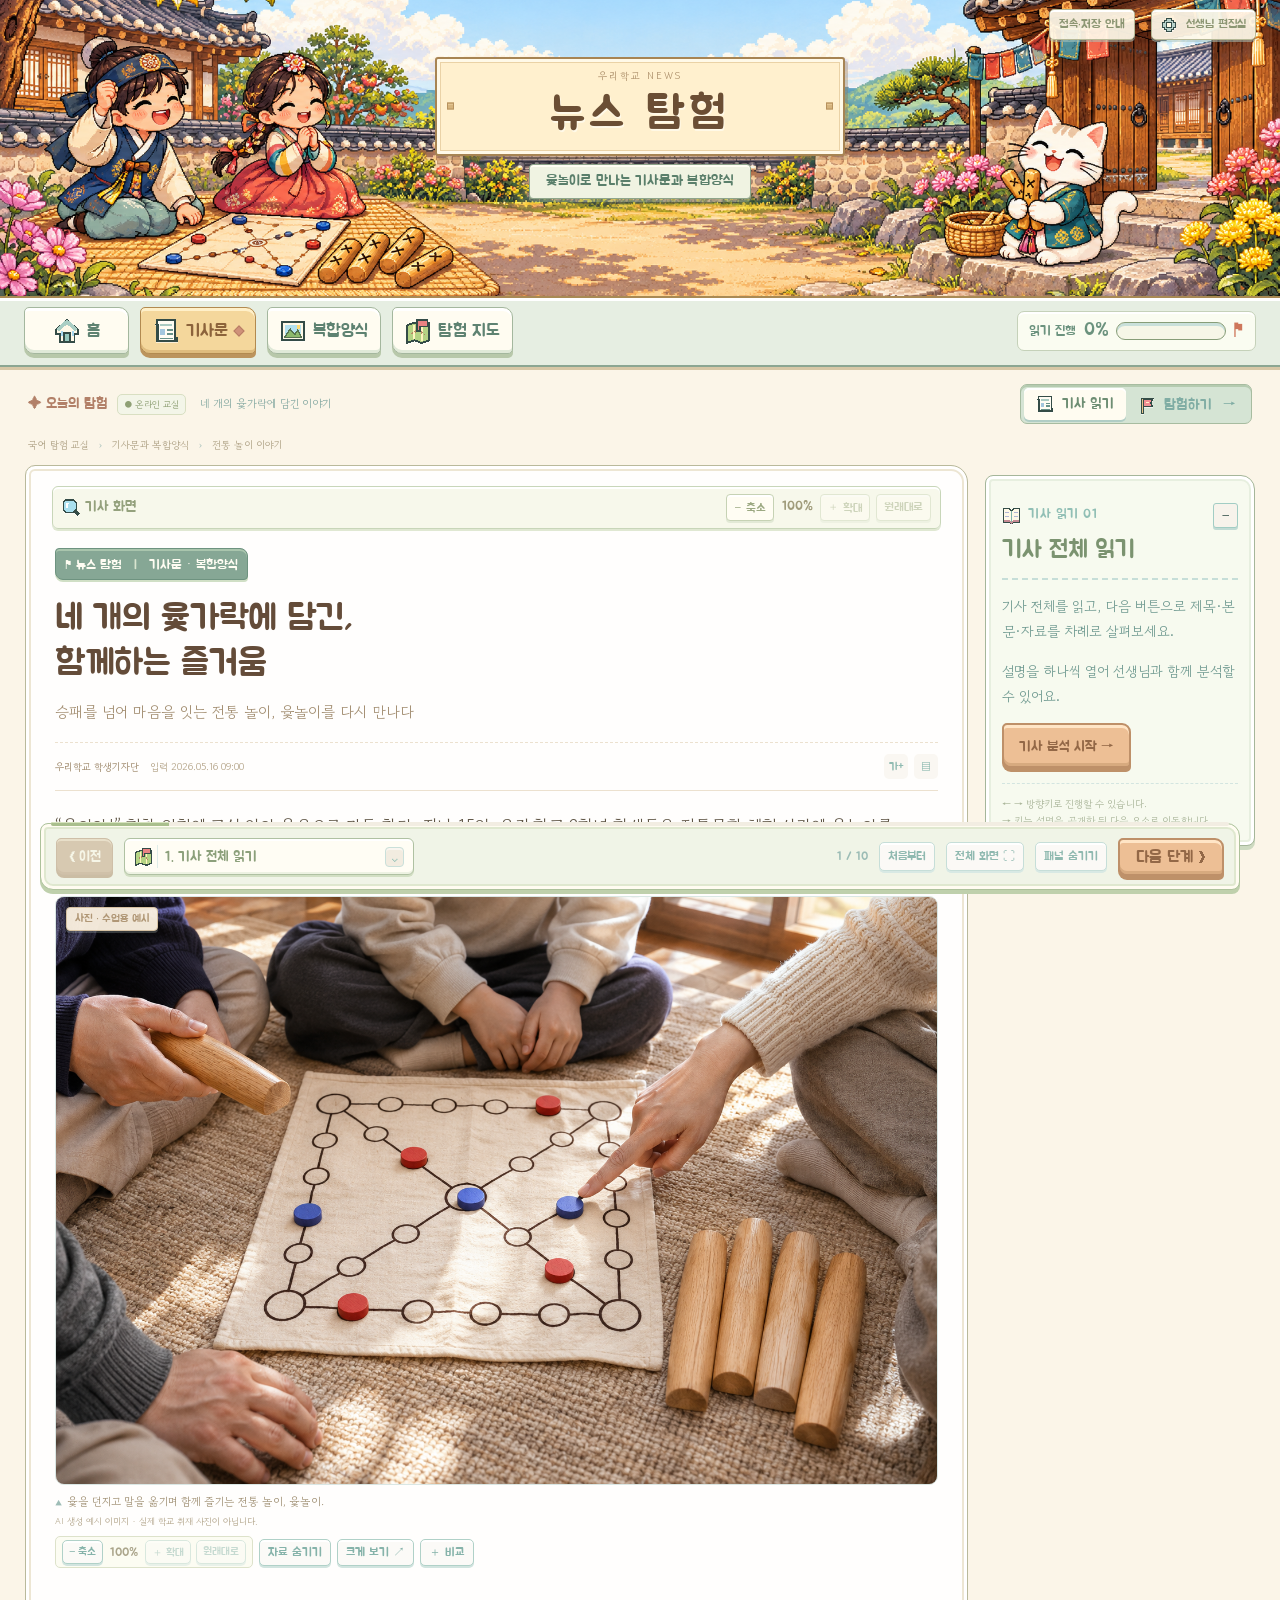
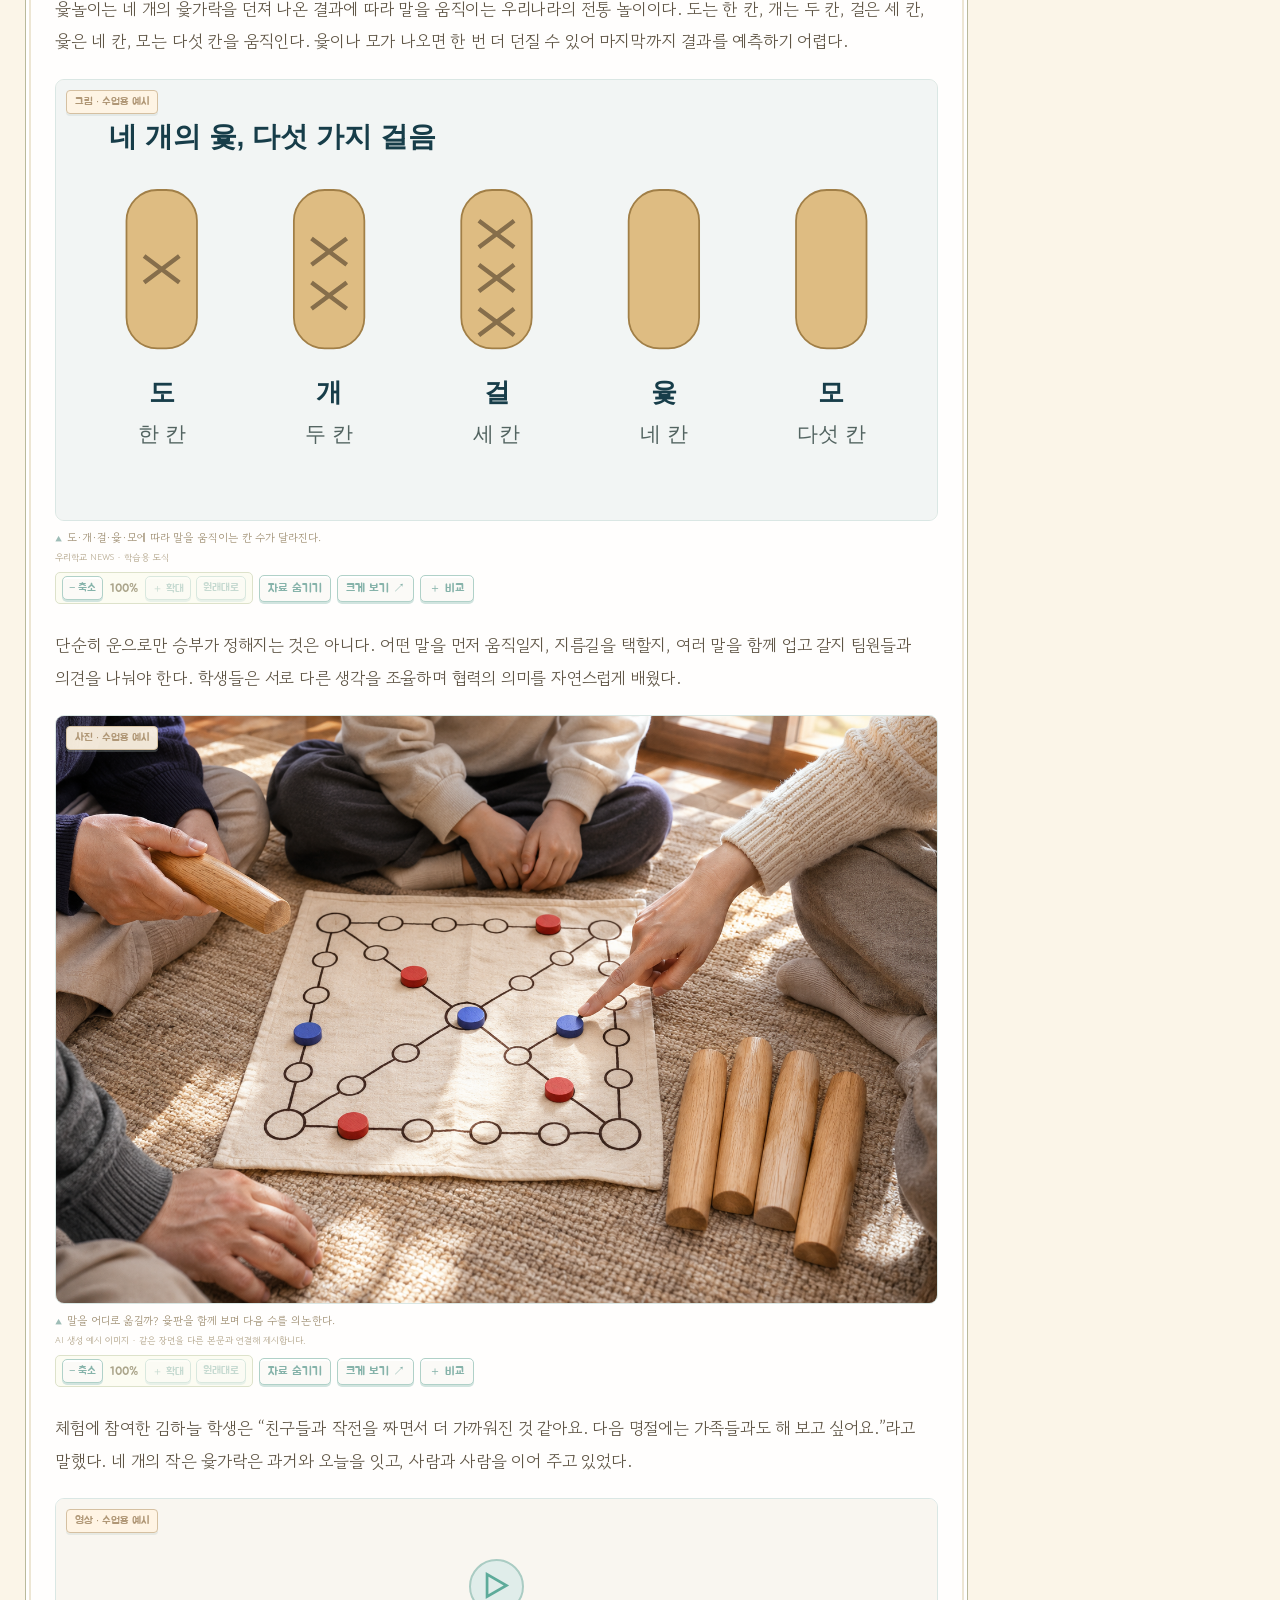
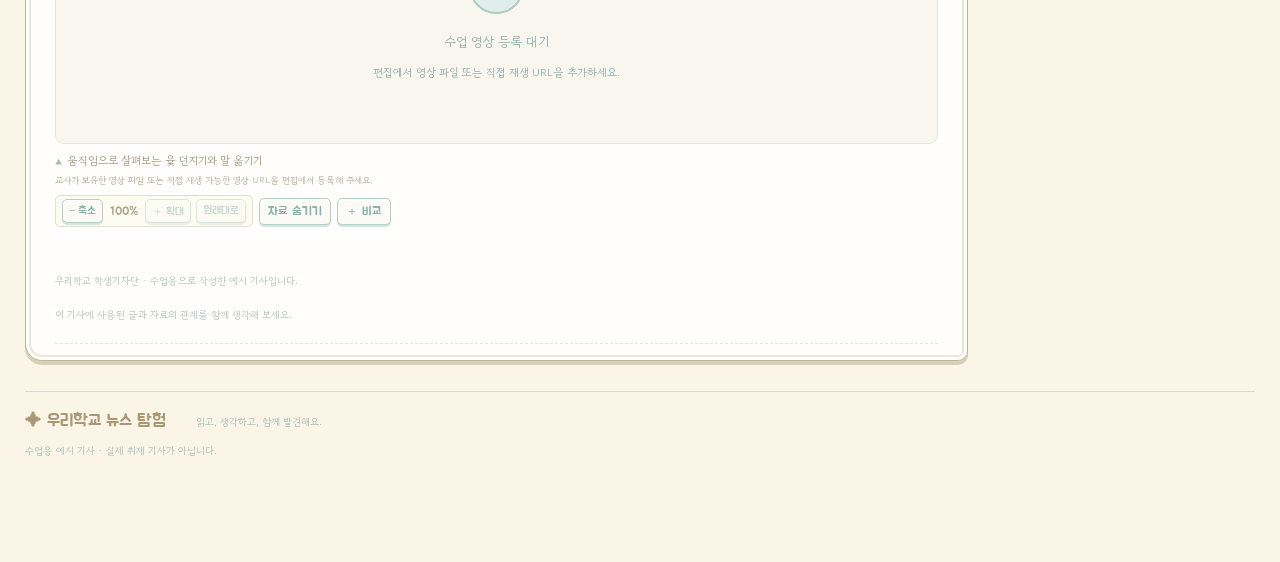
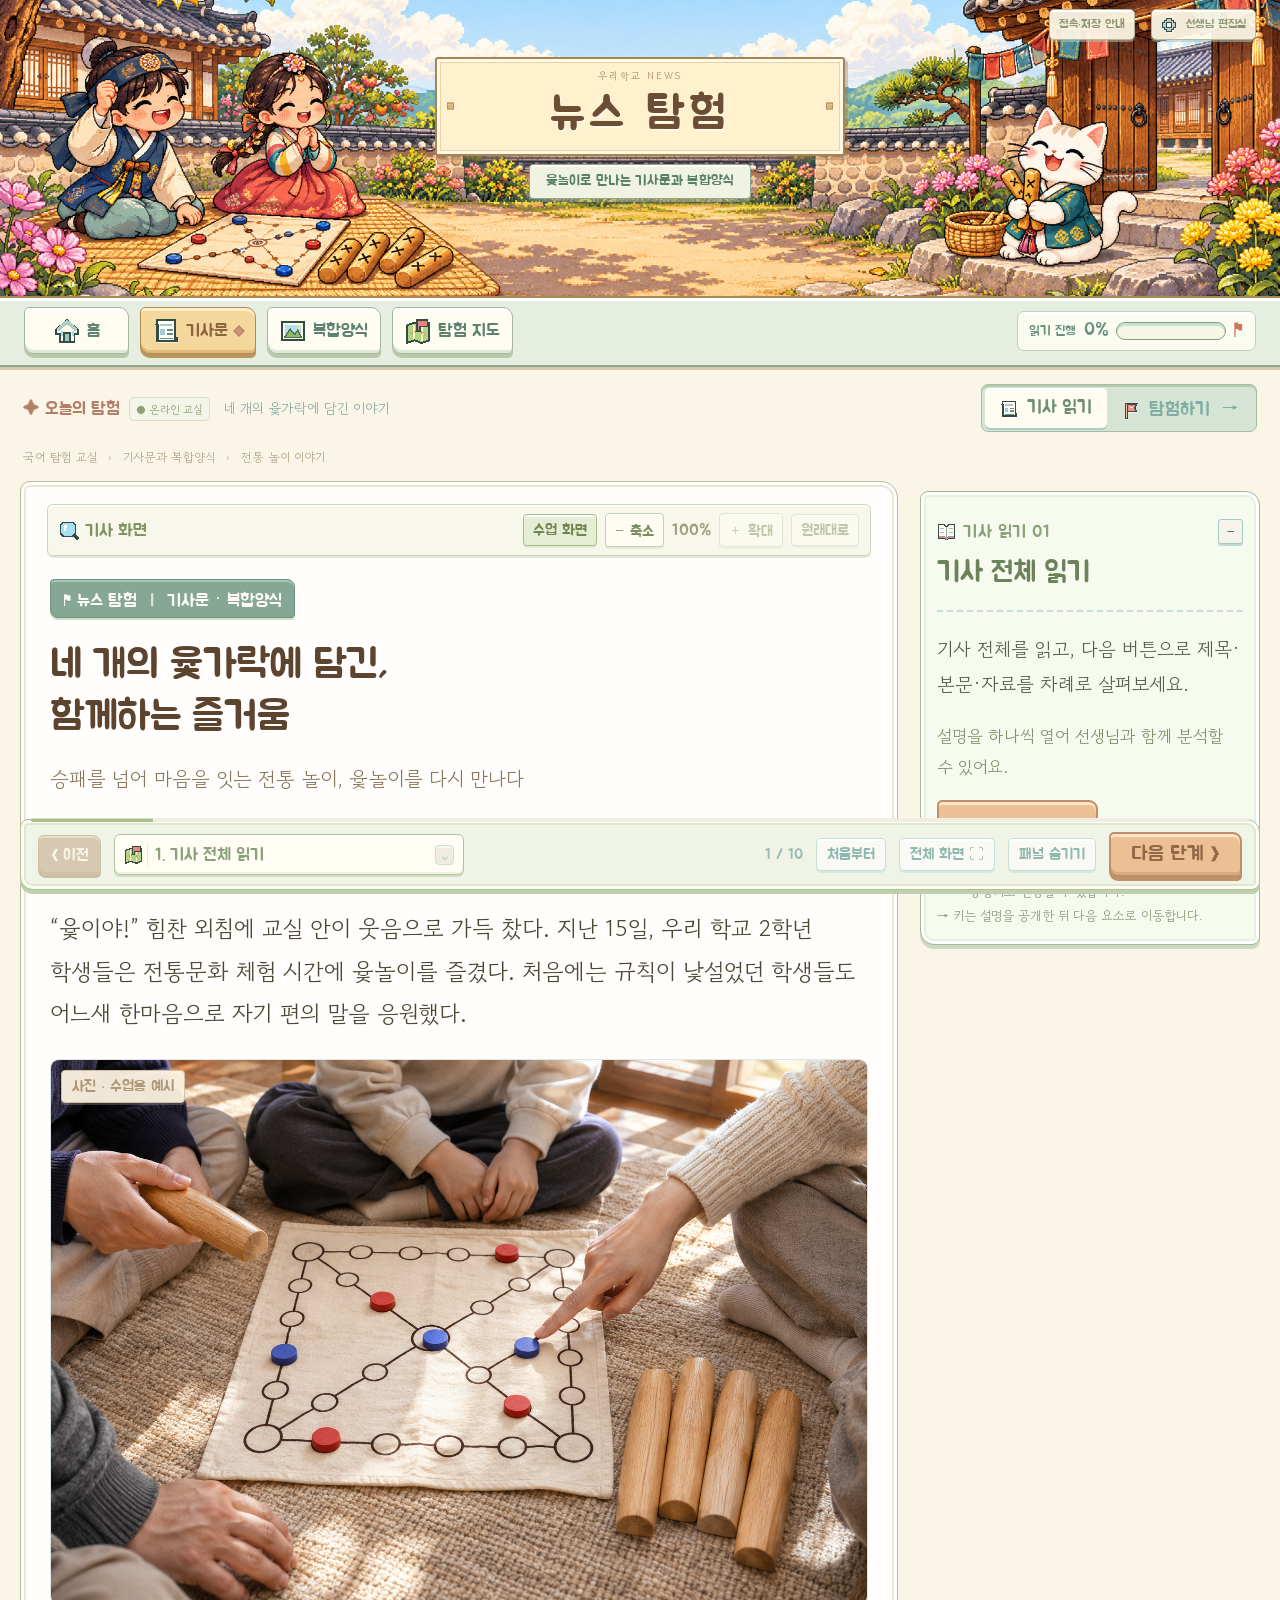
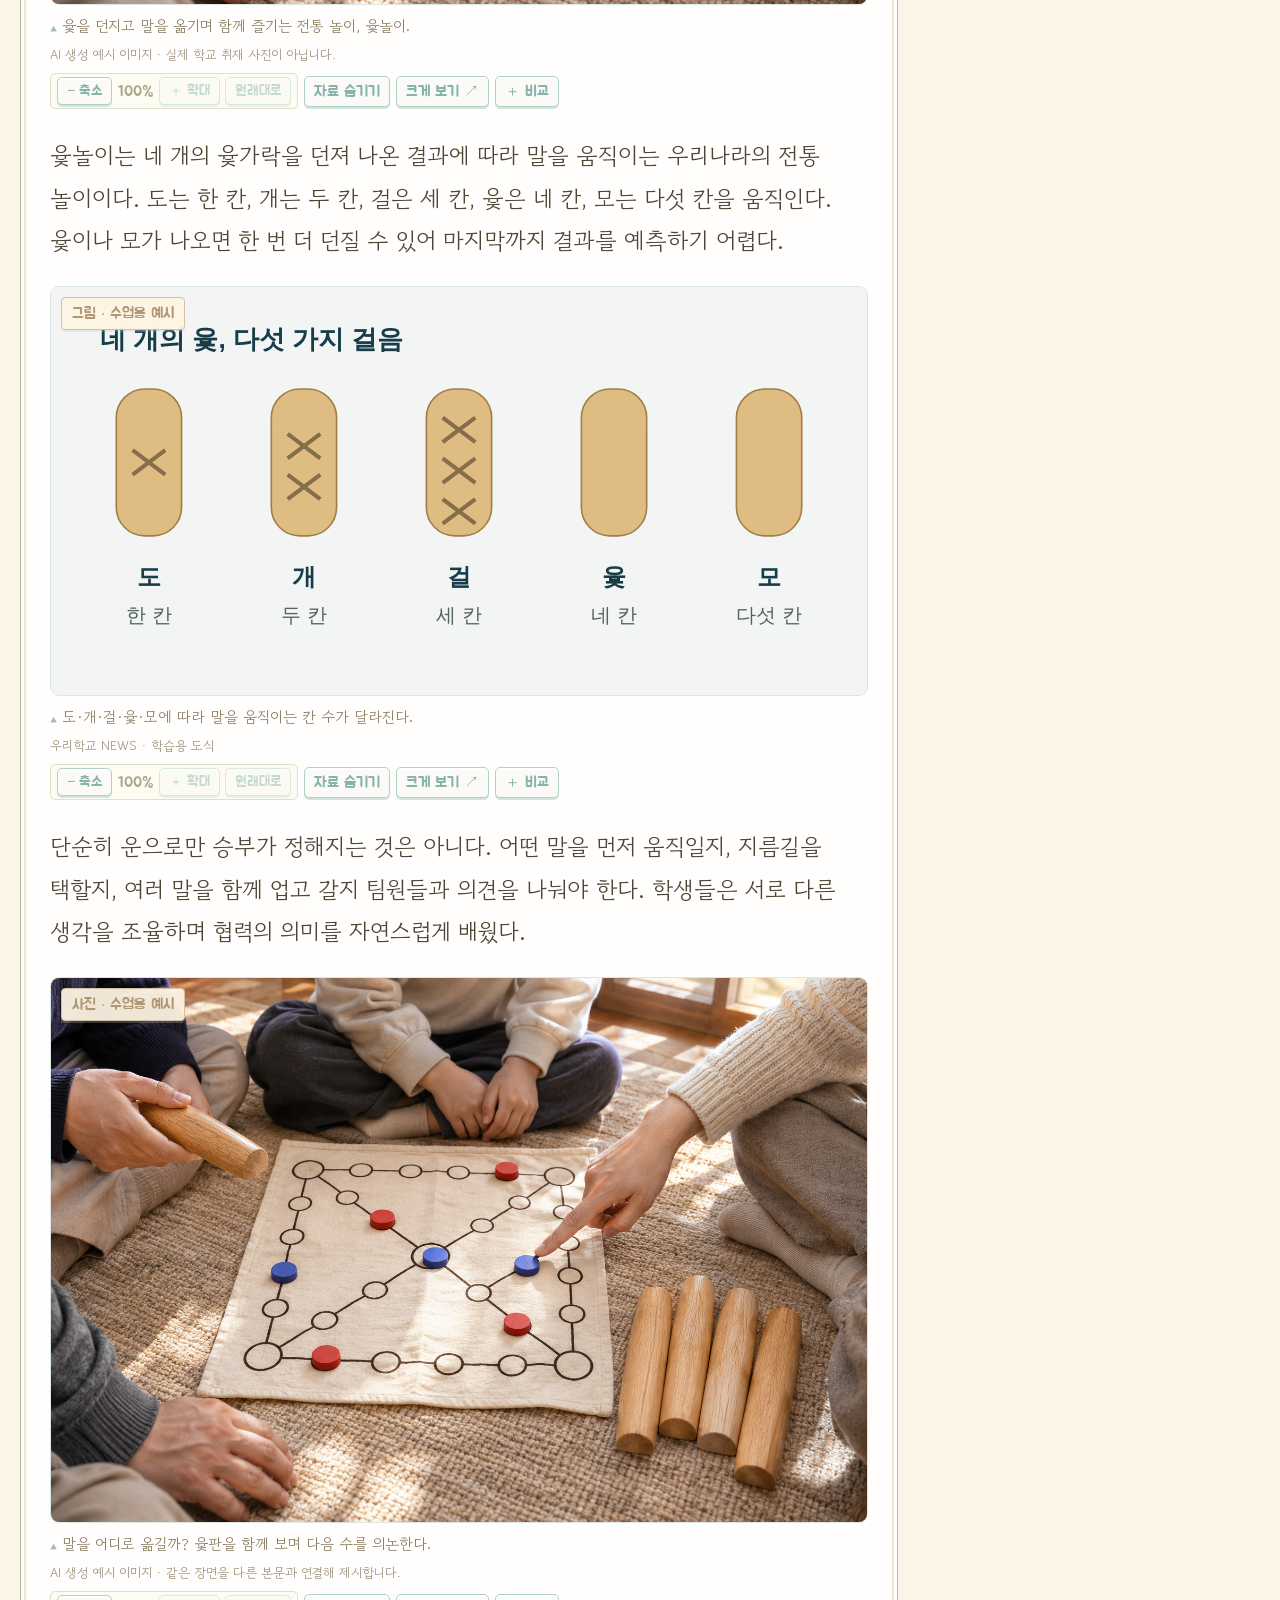
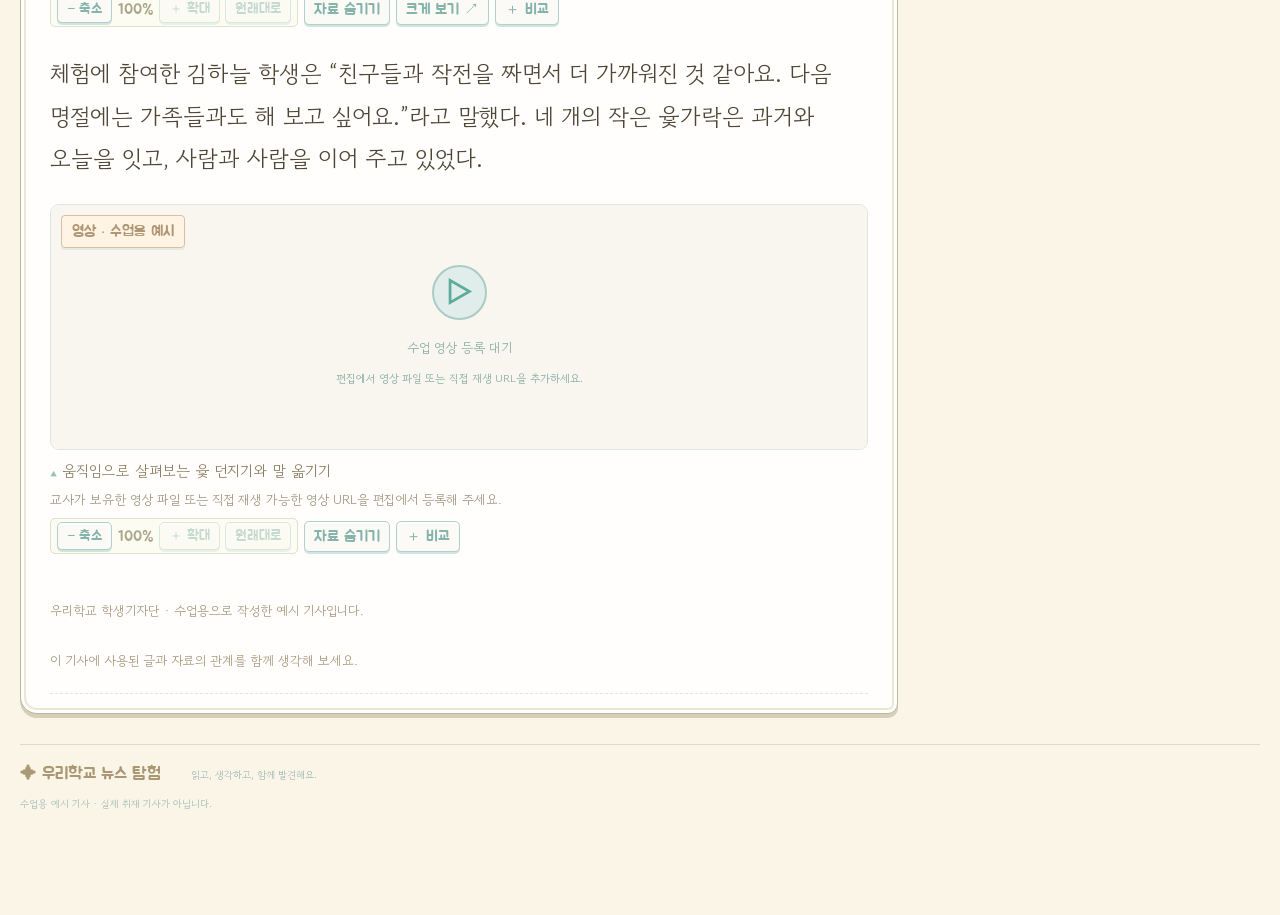
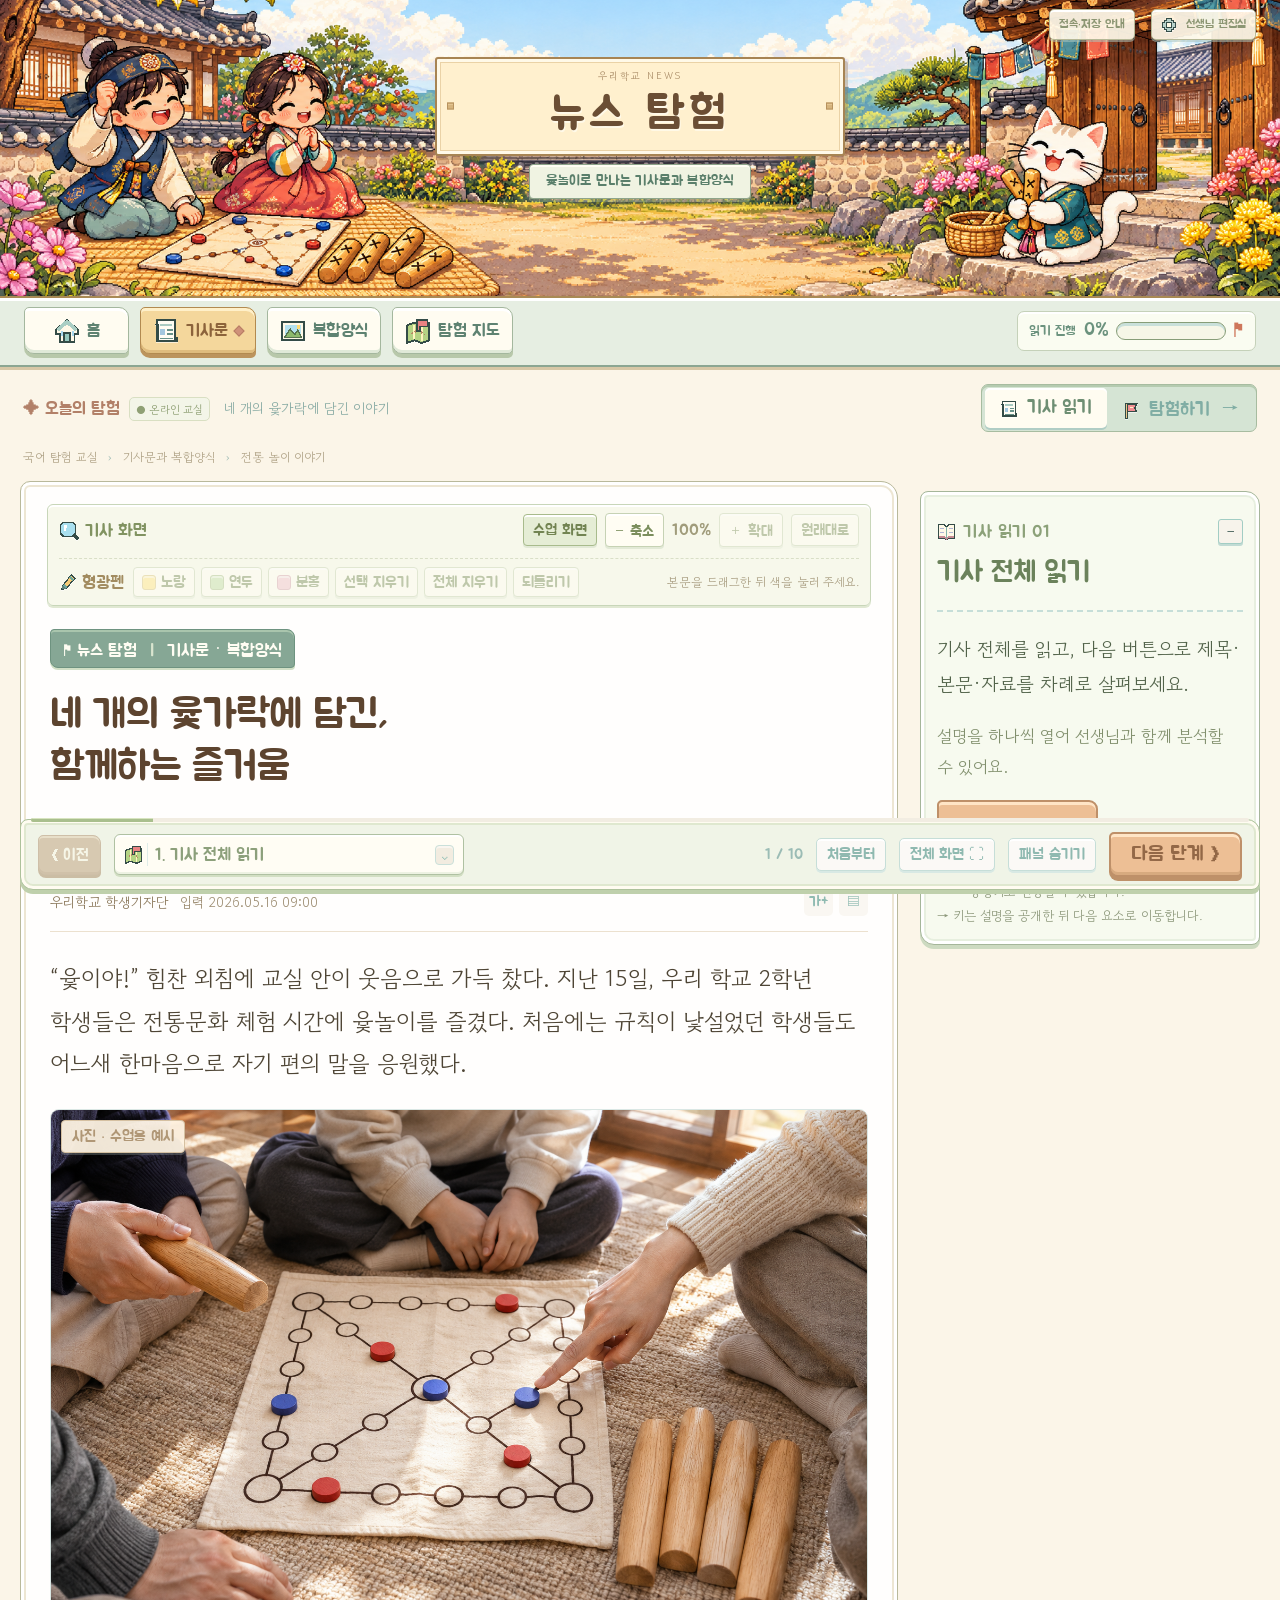
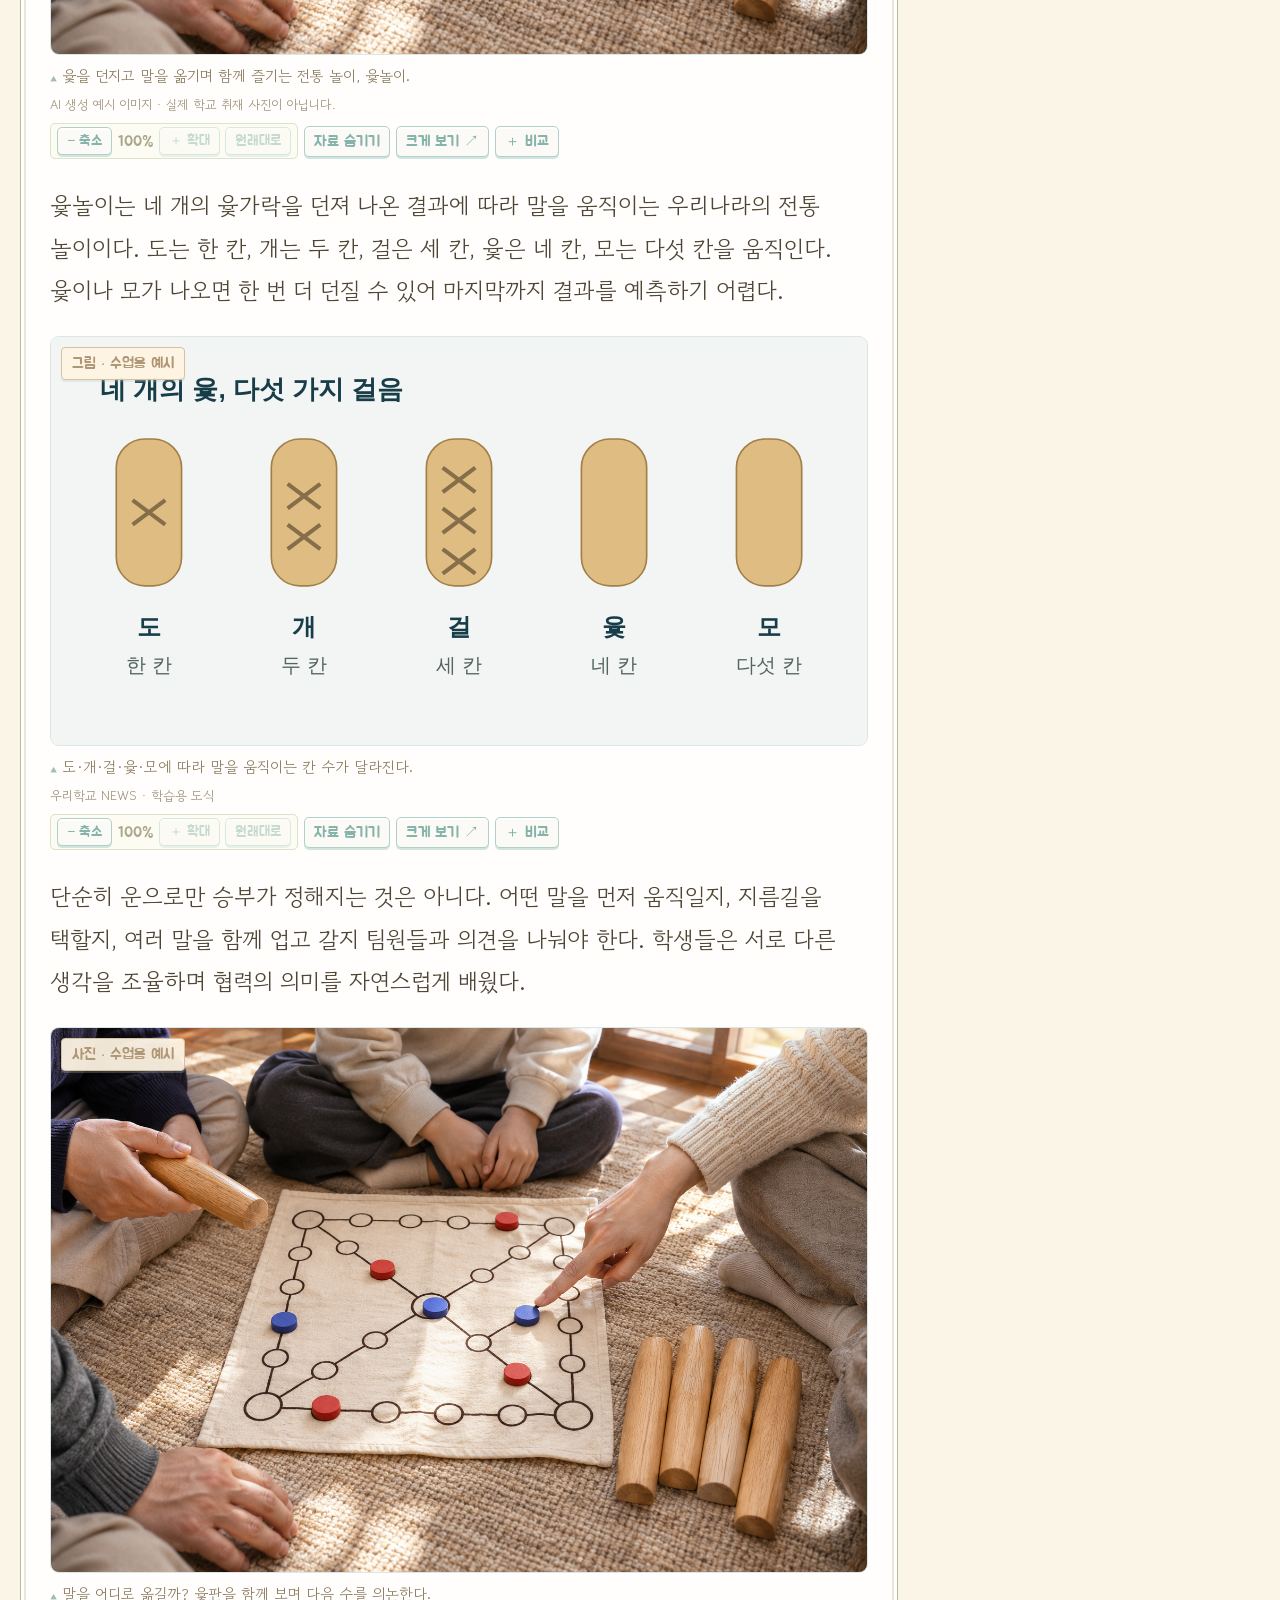
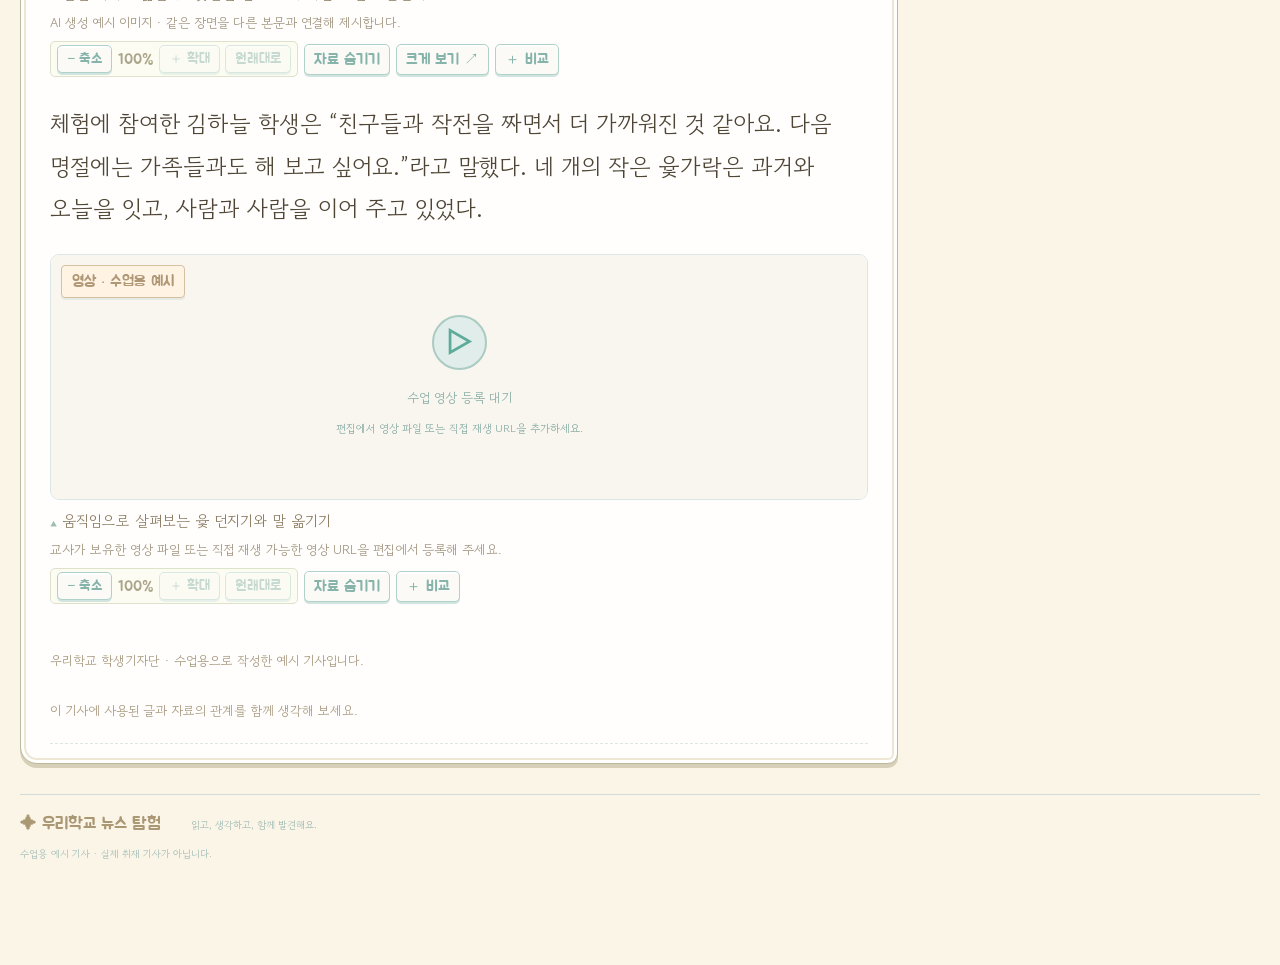
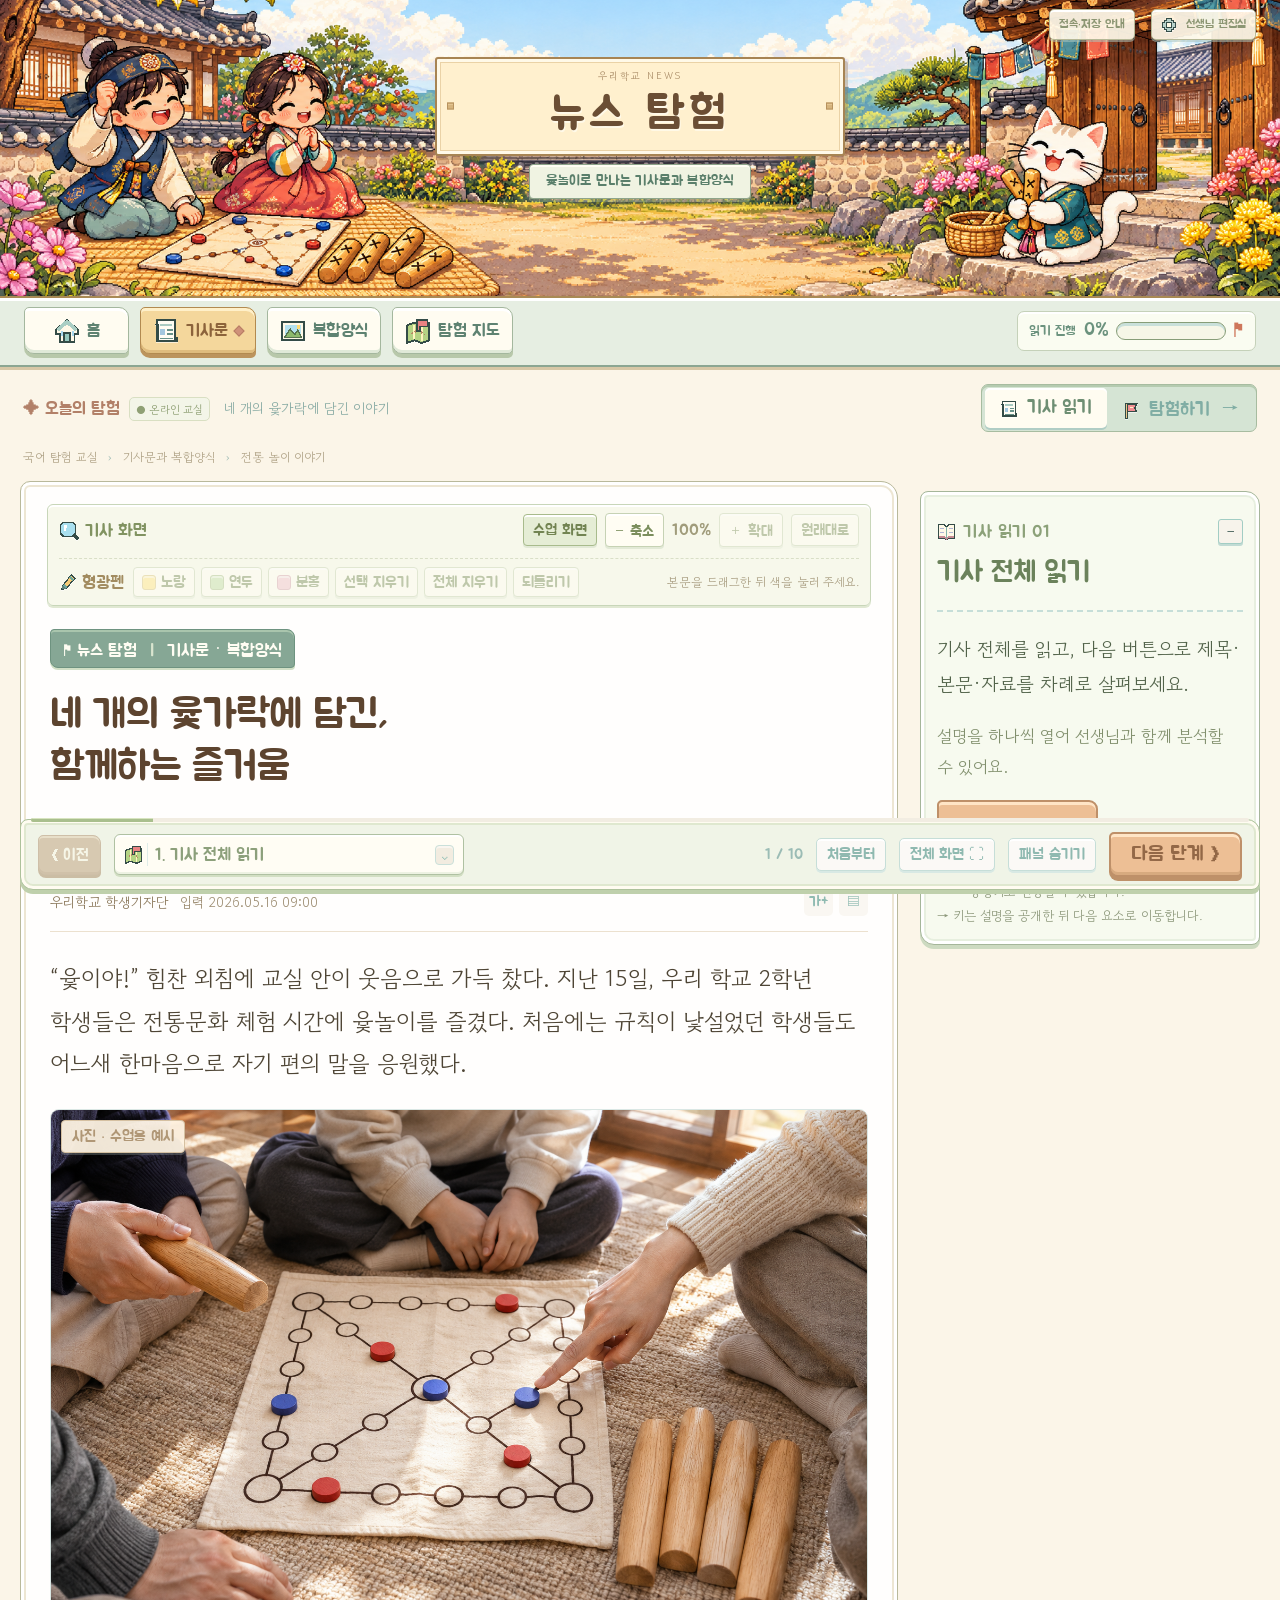
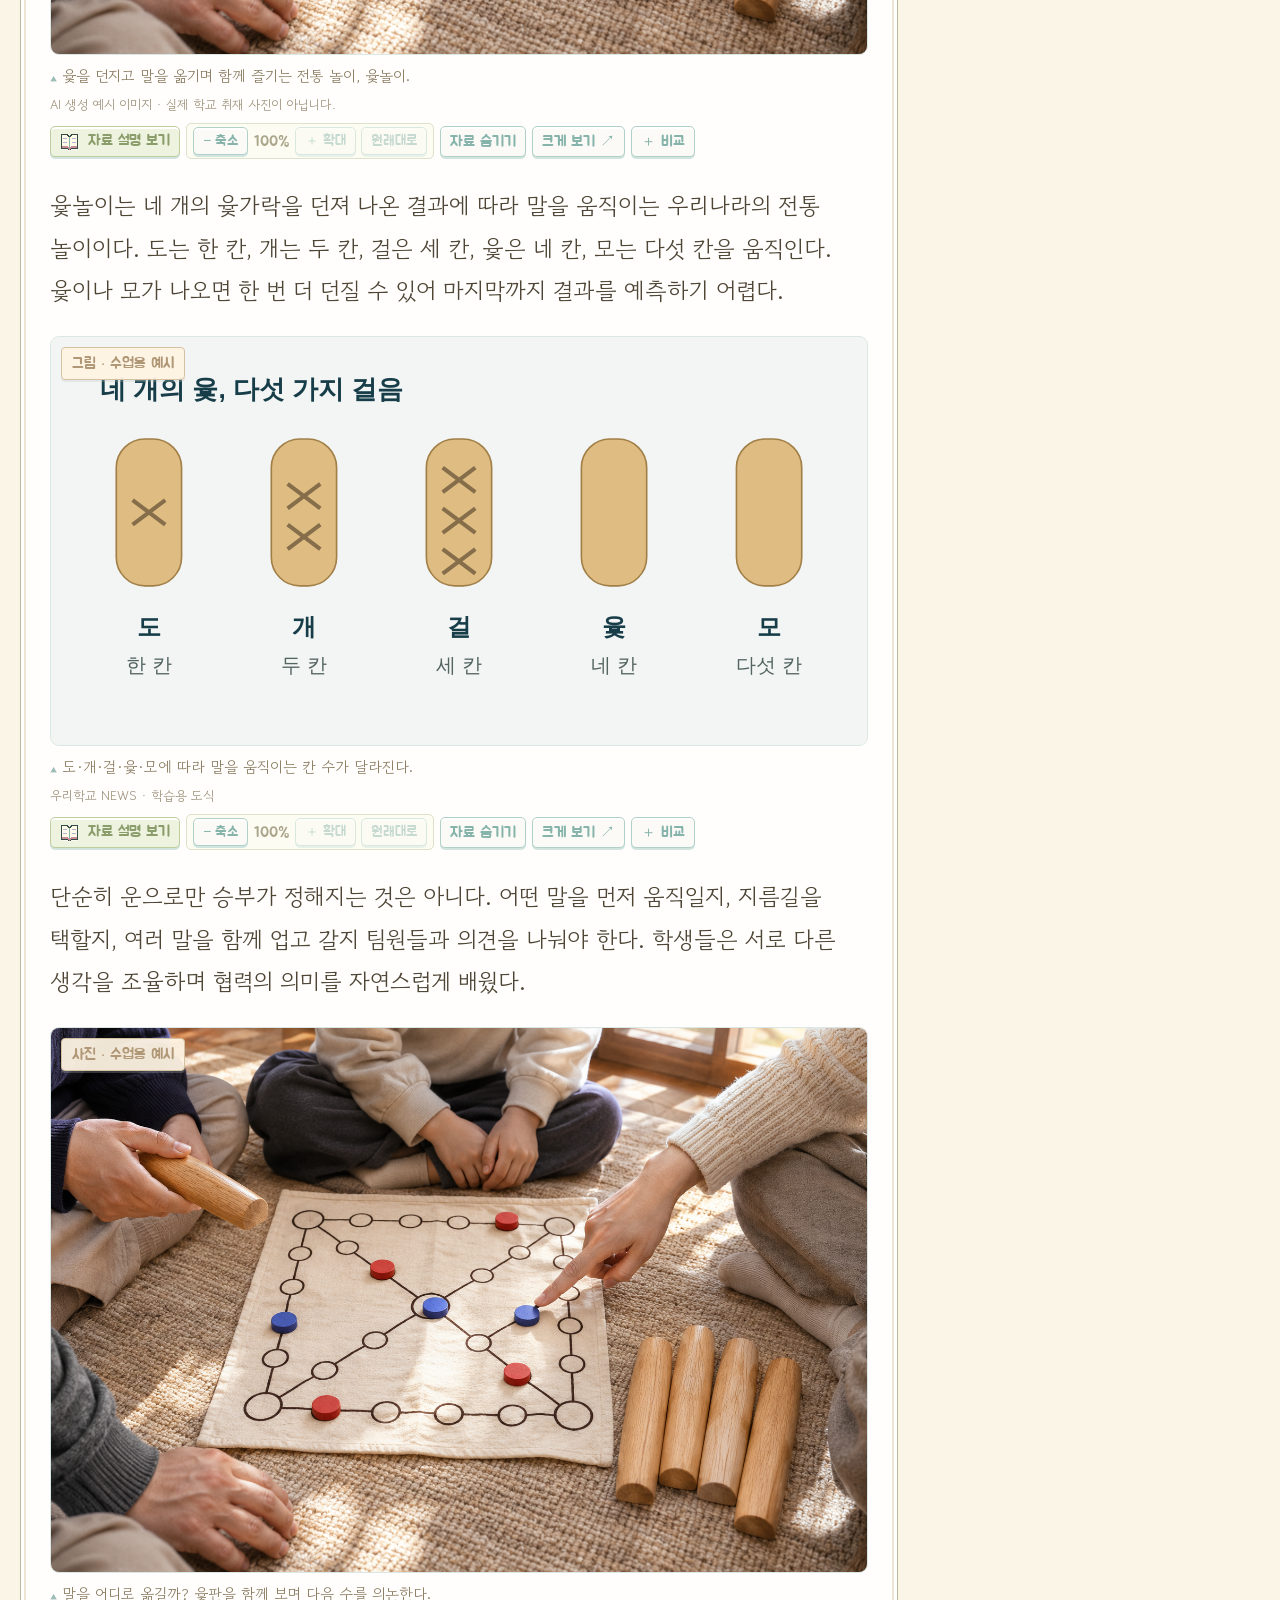
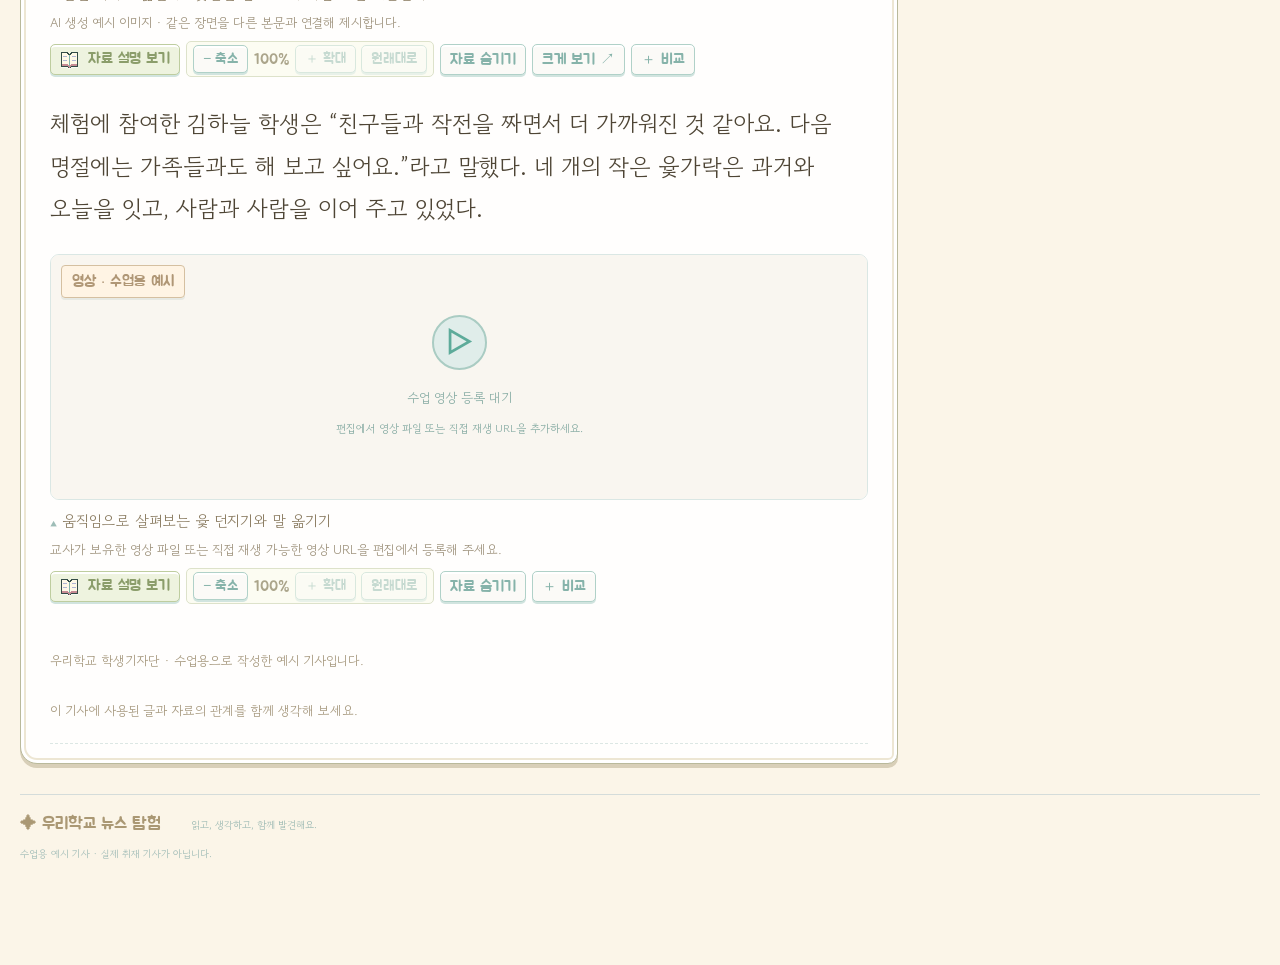
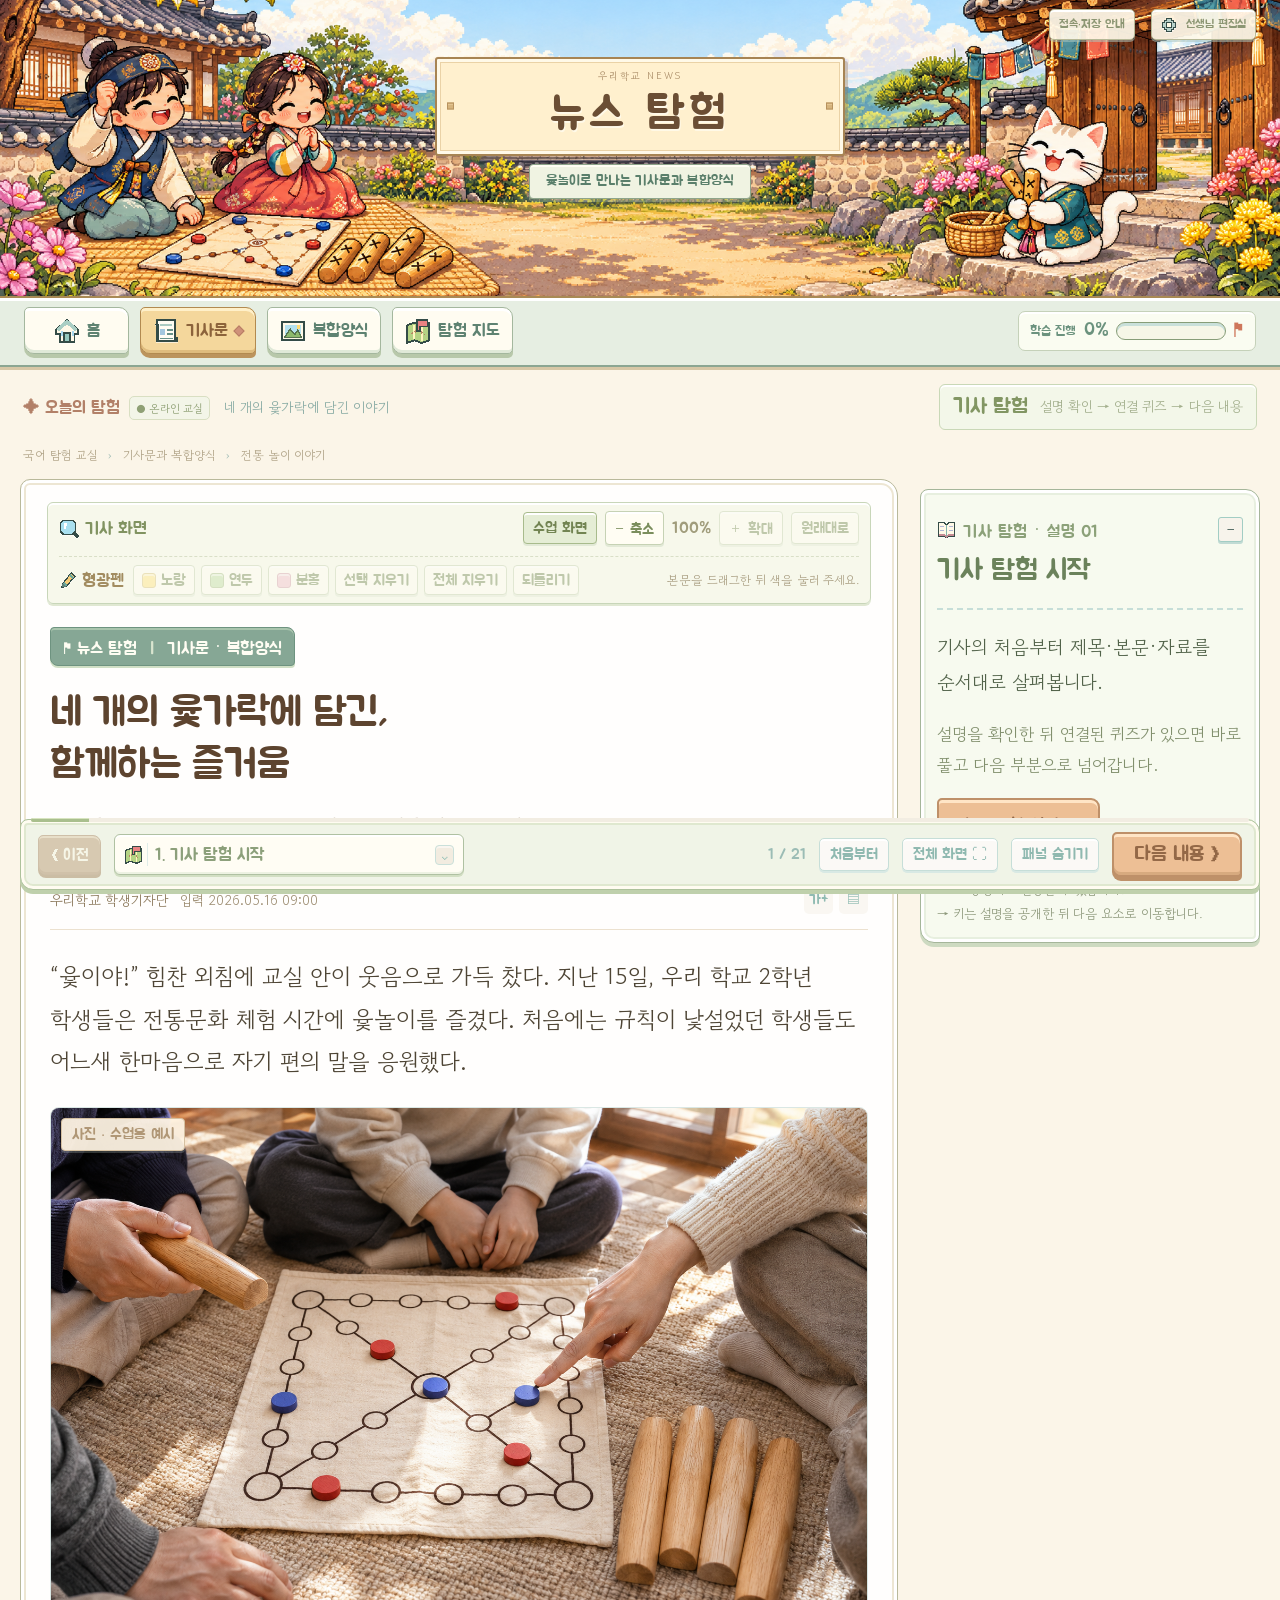
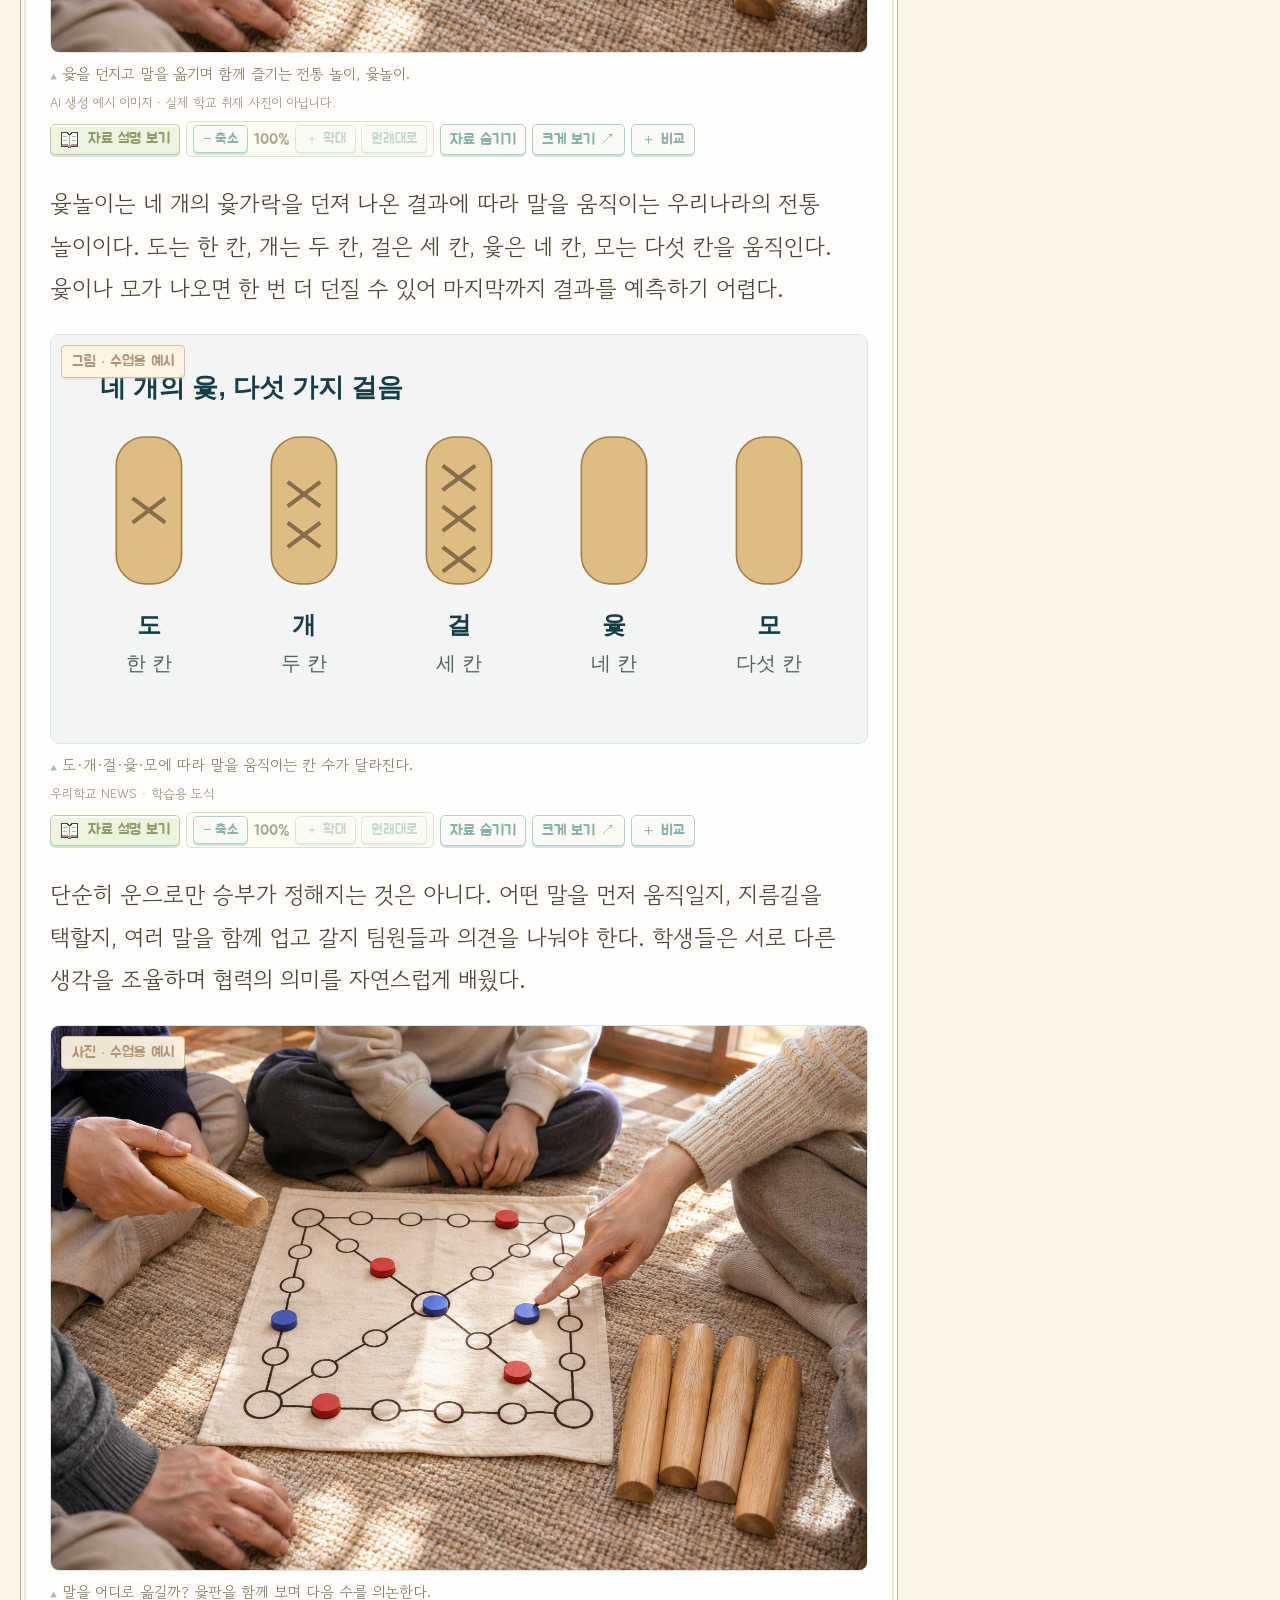
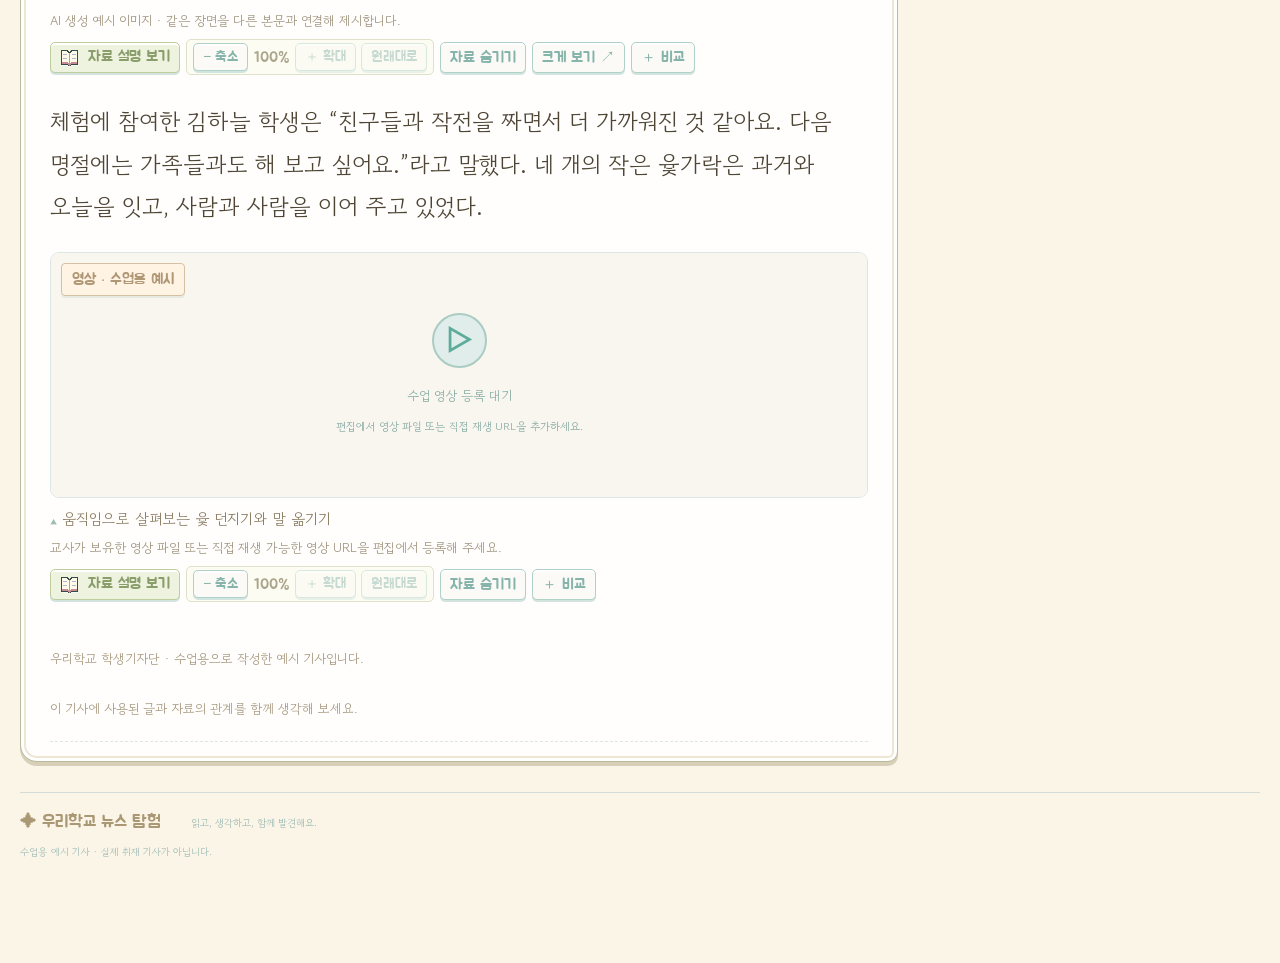
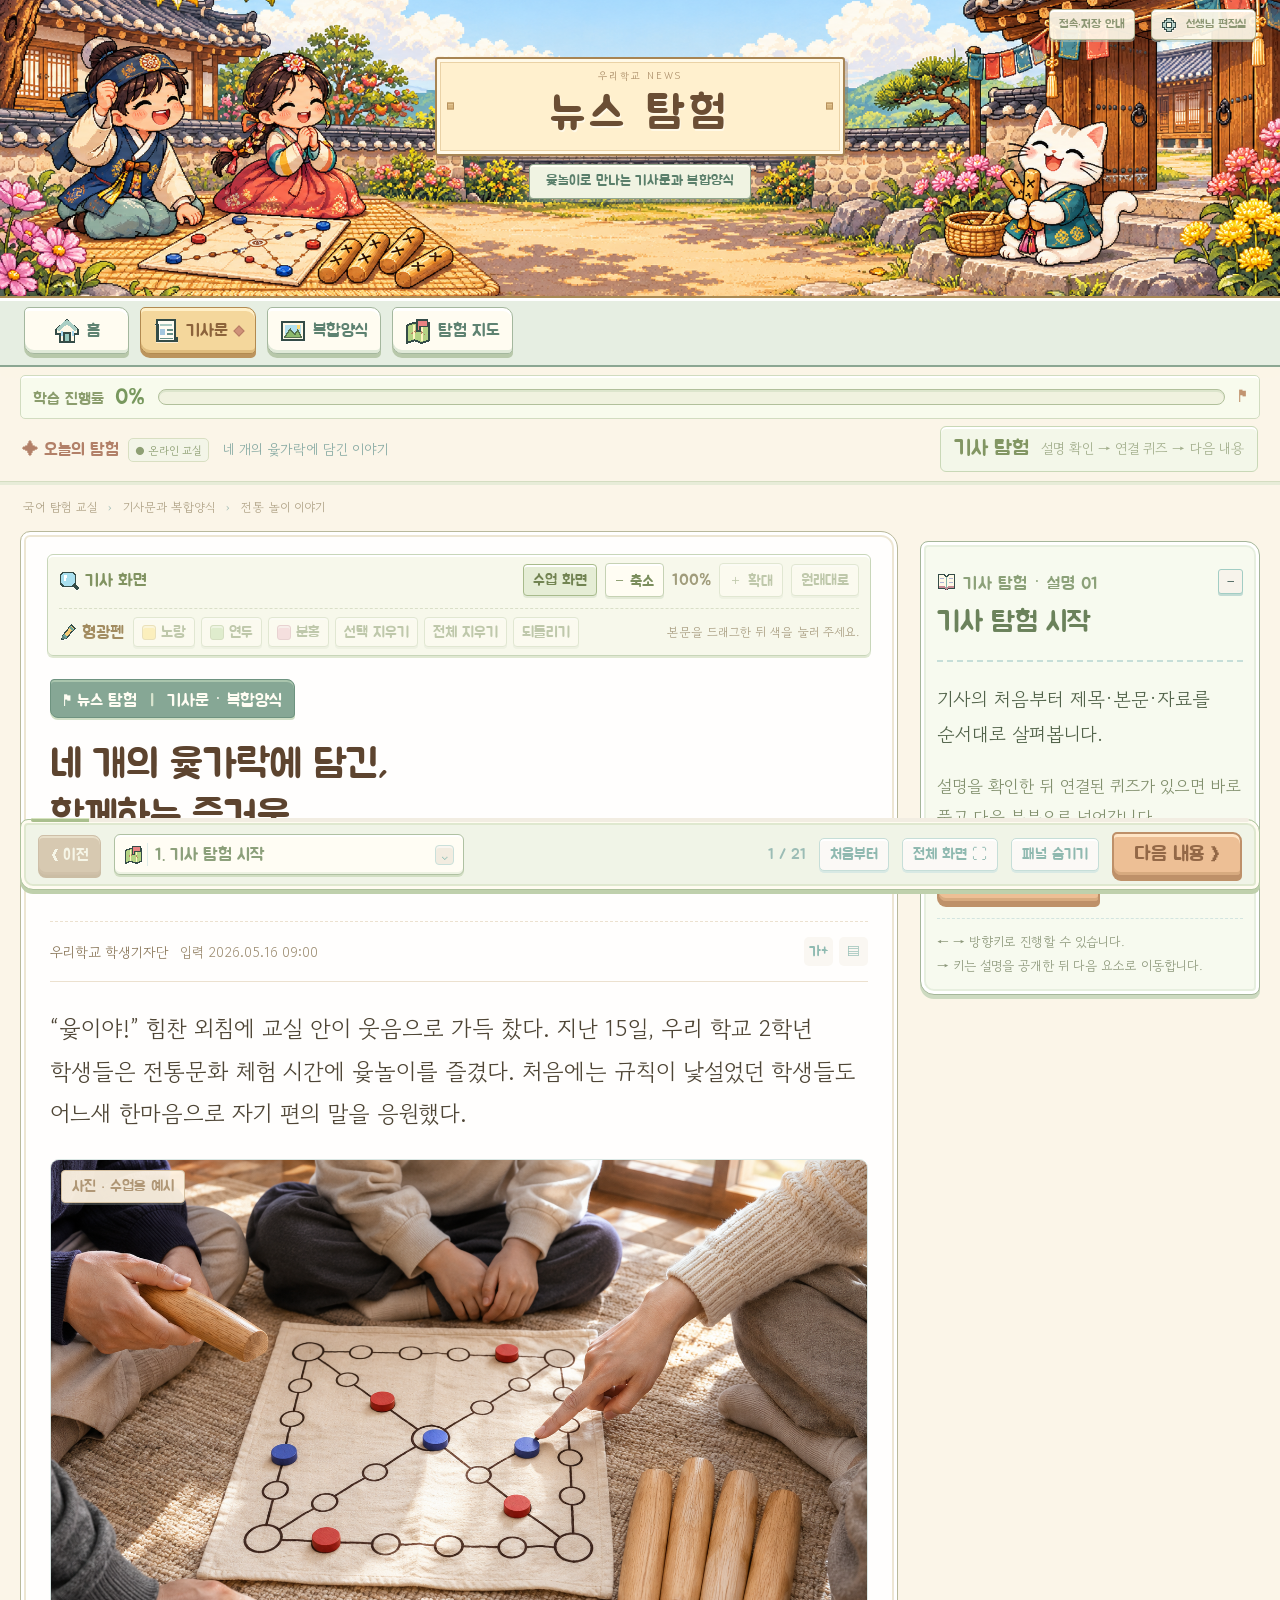
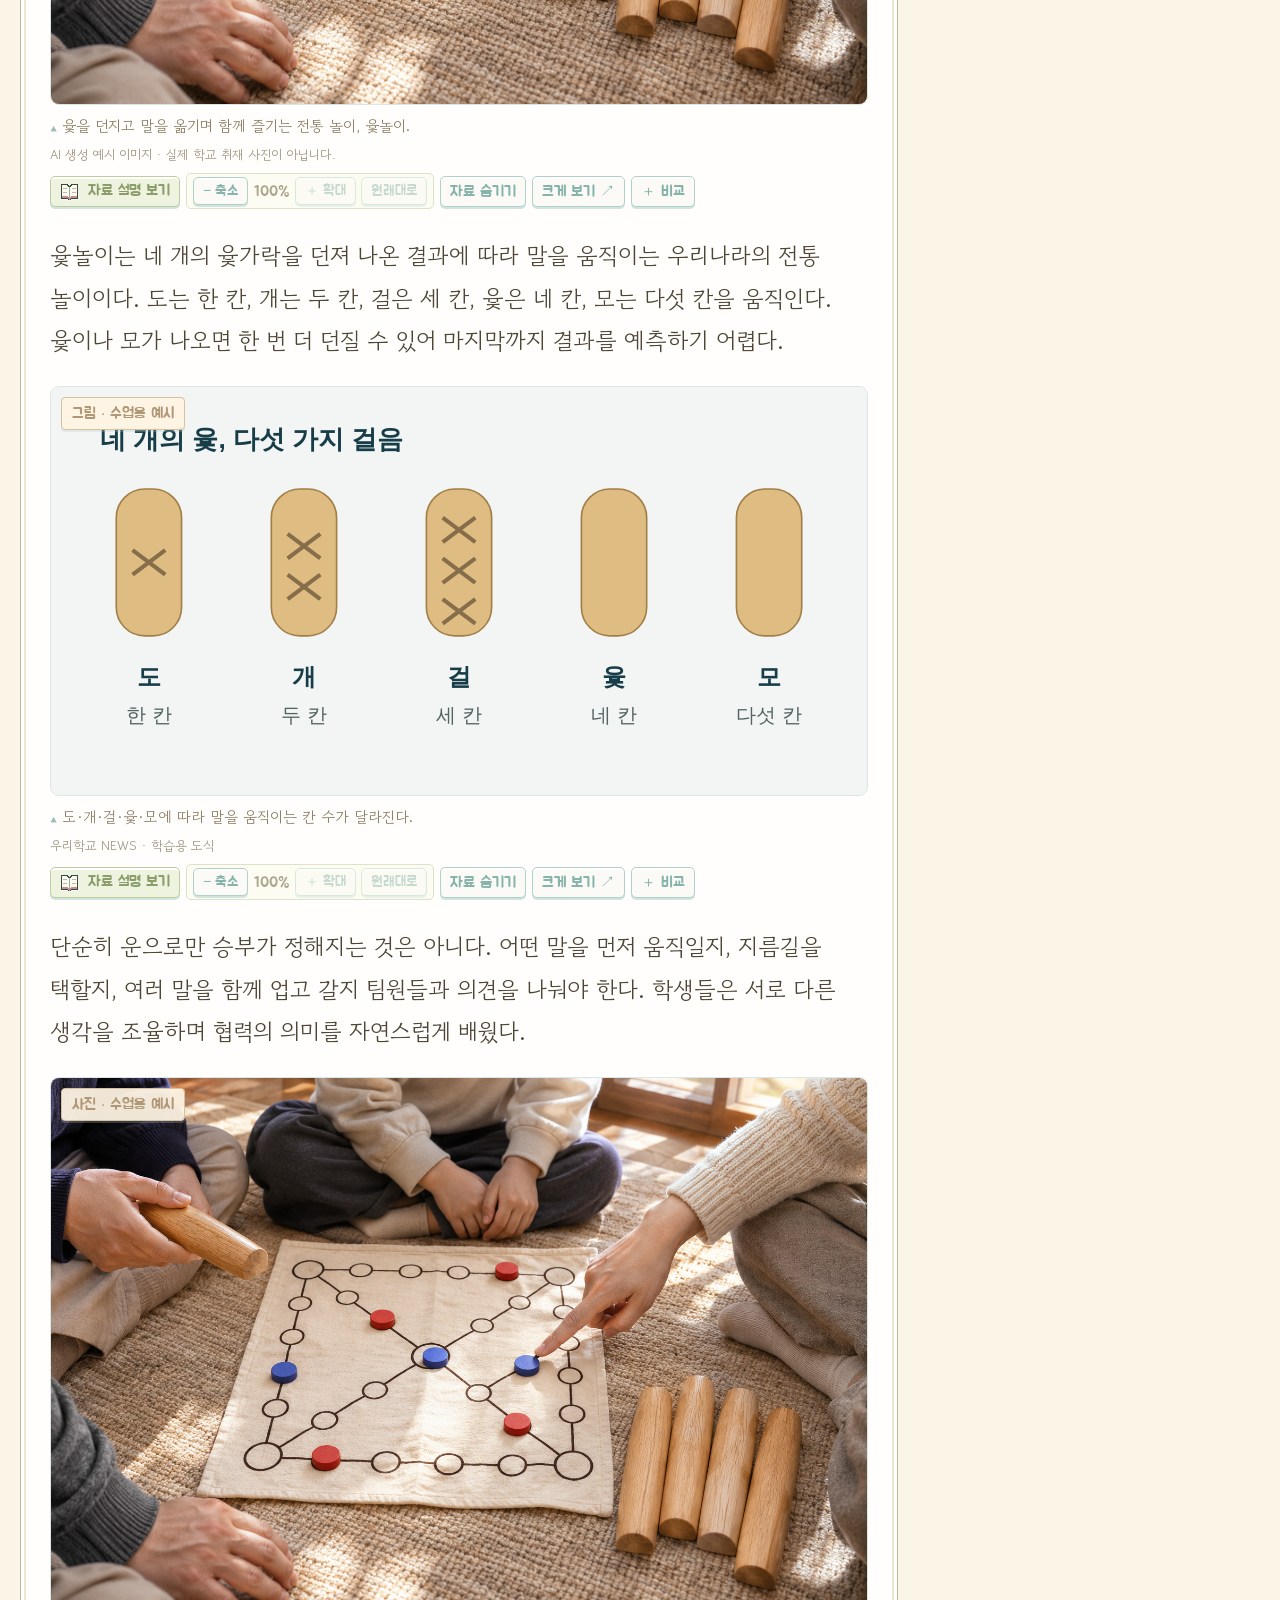
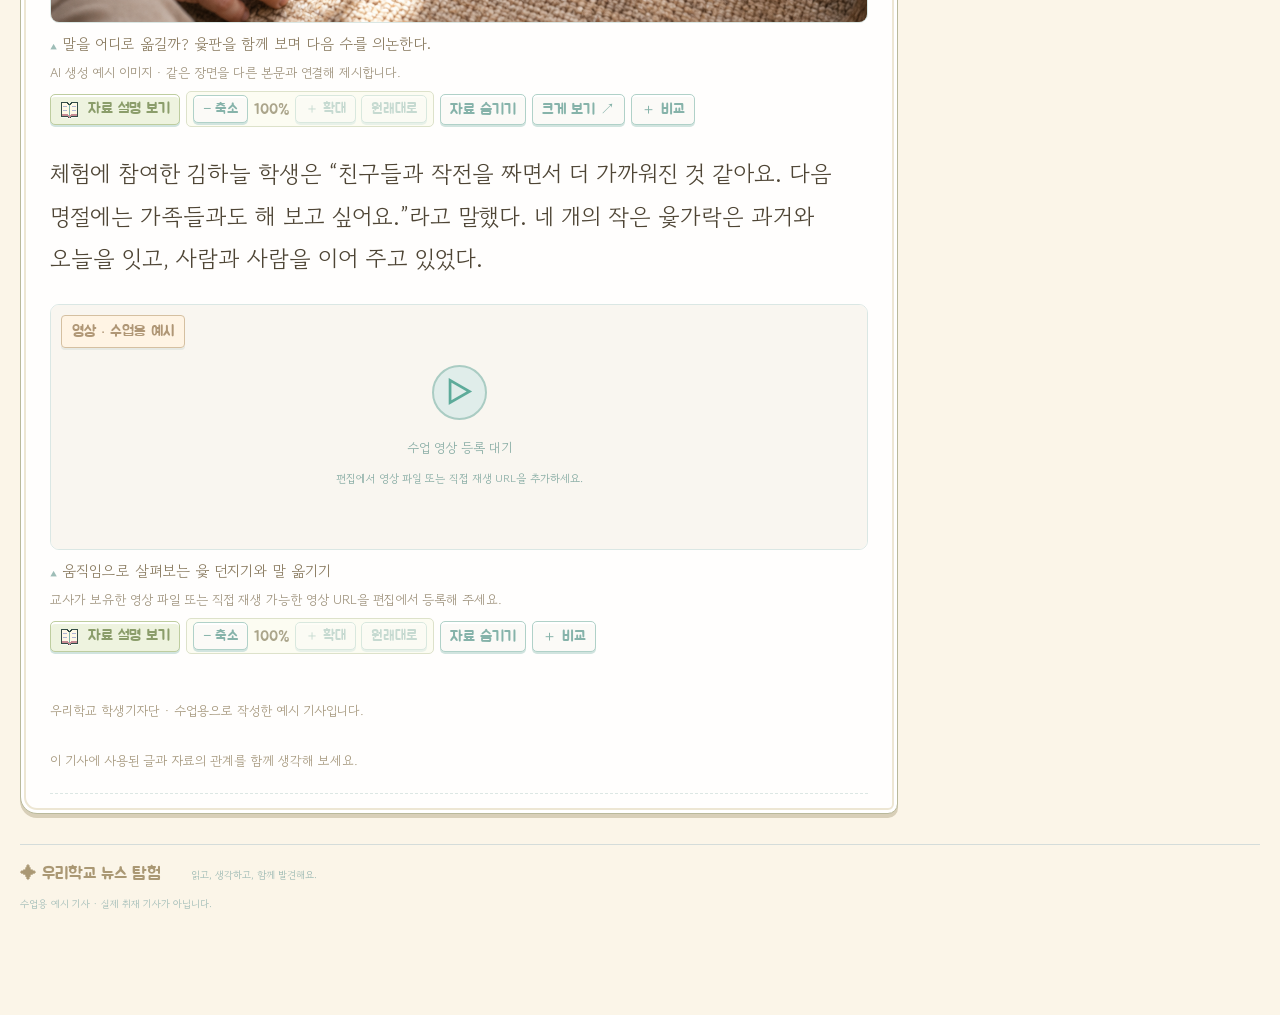
